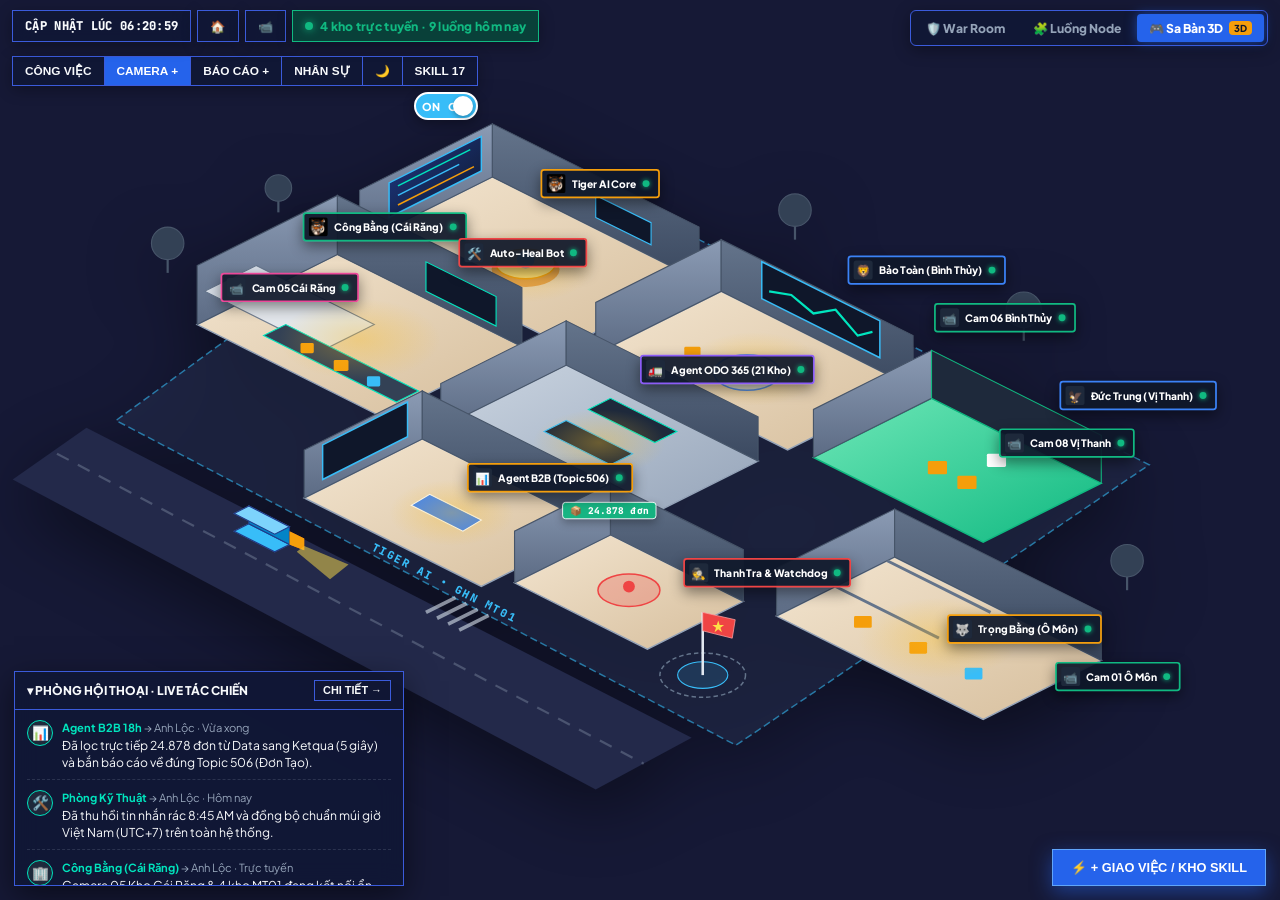
==== static/sa_ban.html @ 963de082 "feat(saban): upgrade to True 3D Isometric Studio Campus with Day/Night, animated GHN trucks, Skill/C" ====
<!DOCTYPE html>
<html lang="vi">
<head>
  <meta charset="UTF-8">
  <meta name="viewport" content="width=device-width, initial-scale=1.0, maximum-scale=1.0, user-scalable=no, viewport-fit=cover">
  <title>TIGER AI • SA BÀN SỐ HÓA KHO VẬN 3D (ISOMETRIC STUDIO MT01)</title>
  <link rel="icon" type="image/jpeg" href="/static/img/tiger_avatar.jpg">
  <link href="https://fonts.googleapis.com/css2?family=Plus+Jakarta+Sans:wght@400;500;600;700;800&family=JetBrains+Mono:wght@500;600;700;800&display=swap" rel="stylesheet">
  <style>
    :root {
      --bg-sky: #161936;
      --bg-ground: #1c2242;
      --road-color: #23294a;
      --road-line: rgba(148, 163, 184, 0.35);
      --hud-bg: rgba(17, 23, 54, 0.92);
      --hud-border: #3b5bdb;
      --hud-text: #f8fafc;
      --accent: #00e5be;
      --amber: #f59e0b;
      --green: #10b981;
      --danger: #ef4444;
    }

    body.day-mode {
      --bg-sky: #dceefb;
      --bg-ground: #e6f2e8;
      --road-color: #cbd5e1;
      --road-line: #ffffff;
      --hud-bg: rgba(255, 255, 255, 0.95);
      --hud-border: #2563eb;
      --hud-text: #0f172a;
    }

    * { box-sizing: border-box; margin: 0; padding: 0; user-select: none; }
    body {
      background: var(--bg-sky);
      color: var(--hud-text);
      font-family: 'Plus Jakarta Sans', sans-serif;
      width: 100vw;
      height: 100vh;
      overflow: hidden;
      position: relative;
      transition: background 0.4s ease;
    }

    /* ================= TOP HUD BAR (SHO NGUYEN STUDIO STYLE) ================= */
    .studio-hud-top {
      position: fixed;
      top: 10px;
      left: 12px;
      right: 12px;
      z-index: 200;
      display: flex;
      justify-content: space-between;
      align-items: flex-start;
      pointer-events: none;
      gap: 10px;
      flex-wrap: wrap;
    }

    .hud-left, .hud-center, .hud-right {
      display: flex;
      align-items: center;
      gap: 6px;
      pointer-events: auto;
      flex-wrap: wrap;
    }

    .hud-box {
      background: var(--hud-bg);
      border: 1.5px solid var(--hud-border);
      color: var(--hud-text);
      padding: 7px 12px;
      font-size: 0.76rem;
      font-weight: 800;
      letter-spacing: 0.3px;
      display: inline-flex;
      align-items: center;
      gap: 7px;
      box-shadow: 0 4px 15px rgba(0, 0, 0, 0.3);
      backdrop-filter: blur(10px);
      cursor: pointer;
      transition: all 0.2s ease;
      text-decoration: none;
    }
    .hud-box:hover {
      transform: translateY(-1px);
      border-color: var(--accent);
    }
    .hud-box.time-box {
      font-family: 'JetBrains Mono', monospace;
      cursor: default;
    }
    .hud-box.online-box {
      border-color: #10b981;
      color: #10b981;
      background: rgba(6, 78, 59, 0.75);
    }
    body.day-mode .hud-box.online-box {
      background: #ecfdf5;
      color: #047857;
    }
    .online-dot {
      width: 8px;
      height: 8px;
      border-radius: 50%;
      background: #10b981;
      box-shadow: 0 0 8px #10b981;
      animation: pulseDot 1.5s infinite;
    }
    @keyframes pulseDot {
      0%, 100% { transform: scale(1); opacity: 1; }
      50% { transform: scale(1.35); opacity: 0.65; }
    }

    /* UNIFIED 3-MODE SWITCHER */
    .tiger-nav-switcher {
      display: inline-flex;
      align-items: center;
      background: var(--hud-bg);
      border: 1.5px solid var(--hud-border);
      border-radius: 6px;
      padding: 3px;
      gap: 4px;
      box-shadow: 0 4px 16px rgba(0,0,0,0.35);
    }
    .t-nav-item {
      display: inline-flex;
      align-items: center;
      gap: 6px;
      padding: 6px 12px;
      border-radius: 4px;
      font-size: 0.76rem;
      font-weight: 800;
      color: #94a3b8;
      text-decoration: none;
      transition: all 0.2s ease;
    }
    body.day-mode .t-nav-item { color: #475569; }
    .t-nav-item:hover {
      color: var(--hud-text);
      background: rgba(59, 91, 219, 0.15);
    }
    .t-nav-item.active {
      background: #2563eb;
      color: #ffffff;
      box-shadow: 0 0 12px rgba(37, 99, 235, 0.6);
    }
    .t-nav-badge {
      font-size: 0.6rem;
      padding: 1px 5px;
      border-radius: 4px;
      font-weight: 800;
      background: #f59e0b;
      color: #0f172a;
    }

    /* RIGHT MENU STRIP (CÔNG VIỆC | CAMERA + | BÁO CÁO + | NHÂN SỰ | SKILL) */
    .hud-menu-strip {
      display: inline-flex;
      background: var(--hud-bg);
      border: 1.5px solid var(--hud-border);
      box-shadow: 0 4px 15px rgba(0, 0, 0, 0.3);
    }
    .hud-menu-btn {
      padding: 7px 12px;
      font-size: 0.74rem;
      font-weight: 800;
      color: var(--hud-text);
      border: none;
      border-right: 1px solid var(--hud-border);
      background: transparent;
      cursor: pointer;
      transition: background 0.2s;
      text-transform: uppercase;
    }
    .hud-menu-btn:last-child { border-right: none; }
    .hud-menu-btn:hover { background: rgba(59, 91, 219, 0.25); }
    .hud-menu-btn.highlight {
      background: #2563eb;
      color: #ffffff;
    }

    /* DAY/NIGHT PILL SWITCH UNDER RIGHT MENU */
    .light-switch-wrap {
      display: flex;
      flex-direction: column;
      align-items: flex-end;
      gap: 6px;
    }
    .pill-switch {
      width: 64px;
      height: 28px;
      background: #38bdf8;
      border-radius: 20px;
      border: 2px solid #ffffff;
      display: flex;
      align-items: center;
      justify-content: space-between;
      padding: 0 6px;
      cursor: pointer;
      position: relative;
      box-shadow: 0 4px 12px rgba(0,0,0,0.3);
      font-size: 0.68rem;
      font-weight: 900;
      color: #ffffff;
    }
    body.day-mode .pill-switch {
      background: #2563eb;
    }
    .pill-knob {
      width: 20px;
      height: 20px;
      background: #ffffff;
      border-radius: 50%;
      position: absolute;
      right: 3px;
      transition: all 0.25s ease;
      box-shadow: 0 2px 5px rgba(0,0,0,0.3);
    }
    body.day-mode .pill-knob {
      right: 37px;
    }

    /* ================= 3D ISOMETRIC CAMPUS VIEWPORT ================= */
    .iso-viewport {
      width: 100vw;
      height: 100vh;
      overflow: hidden;
      position: relative;
      cursor: grab;
      display: flex;
      align-items: center;
      justify-content: center;
    }
    .iso-viewport:active { cursor: grabbing; }

    .iso-scene-wrapper {
      position: relative;
      width: 1500px;
      height: 920px;
      transform-origin: center center;
      transition: transform 0.08s ease-out;
    }

    .iso-svg {
      width: 100%;
      height: 100%;
      overflow: visible;
      filter: drop-shadow(0 25px 40px rgba(0, 0, 0, 0.45));
    }
    body.day-mode .iso-svg {
      filter: drop-shadow(0 20px 30px rgba(15, 23, 42, 0.15));
    }

    /* SVG ROOM HOVER EFFECTS */
    .iso-room-group {
      cursor: pointer;
      transition: filter 0.25s ease, transform 0.25s ease;
    }
    .iso-room-group:hover {
      filter: brightness(1.18) drop-shadow(0 0 16px rgba(0, 229, 190, 0.55));
    }

    /* FLOATING AGENT NAME TAGS OVER 3D ROOMS (EXACT SHO NGUYEN STUDIO STYLE) */
    .agent-tag {
      position: absolute;
      display: inline-flex;
      align-items: center;
      gap: 7px;
      background: rgba(15, 23, 42, 0.92);
      border: 2px solid #10b981;
      padding: 4px 10px 4px 5px;
      border-radius: 4px;
      color: #ffffff;
      font-size: 0.74rem;
      font-weight: 800;
      box-shadow: 0 6px 16px rgba(0,0,0,0.45);
      cursor: pointer;
      z-index: 50;
      transition: all 0.2s cubic-bezier(0.4, 0, 0.2, 1);
      white-space: nowrap;
    }
    body.day-mode .agent-tag {
      background: rgba(255, 255, 255, 0.96);
      color: #0f172a;
      box-shadow: 0 6px 16px rgba(15, 23, 42, 0.18);
    }
    .agent-tag:hover {
      transform: translateY(-4px) scale(1.06);
      z-index: 80;
      box-shadow: 0 10px 24px rgba(0, 229, 190, 0.5);
    }
    .agent-tag.amber { border-color: #f59e0b; }
    .agent-tag.blue { border-color: #3b82f6; }
    .agent-tag.pink { border-color: #ec4899; }
    .agent-tag.purple { border-color: #8b5cf6; }
    .agent-tag.red { border-color: #ef4444; }

    .agent-tag-avatar {
      width: 22px;
      height: 22px;
      border-radius: 3px;
      background: #1e293b;
      display: inline-flex;
      align-items: center;
      justify-content: center;
      font-size: 0.85rem;
      overflow: hidden;
    }
    .agent-tag-avatar img {
      width: 100%;
      height: 100%;
      object-fit: cover;
    }
    .agent-tag-dot {
      width: 8px;
      height: 8px;
      border-radius: 50%;
      background: #10b981;
      box-shadow: 0 0 6px #10b981;
    }

    /* ROOM COUNTER PILL (e.g. [📦 24.8k]) */
    .room-stat-pill {
      position: absolute;
      background: rgba(16, 185, 129, 0.92);
      color: #ffffff;
      border: 1.5px solid #ffffff;
      padding: 2px 8px;
      border-radius: 4px;
      font-size: 0.68rem;
      font-weight: 800;
      font-family: 'JetBrains Mono', monospace;
      z-index: 45;
      pointer-events: none;
      box-shadow: 0 4px 10px rgba(0,0,0,0.3);
    }

    /* ANIMATED GHN TRUCKS ON THE HIGHWAY */
    @keyframes driveRight {
      0% { transform: translate(-220px, -110px); opacity: 0; }
      8% { opacity: 1; }
      92% { opacity: 1; }
      100% { transform: translate(620px, 310px); opacity: 0; }
    }
    @keyframes driveLeft {
      0% { transform: translate(620px, 310px); opacity: 0; }
      8% { opacity: 1; }
      92% { opacity: 1; }
      100% { transform: translate(-220px, -110px); opacity: 0; }
    }
    .truck-anim-1 { animation: driveRight 18s linear infinite; }
    .truck-anim-2 { animation: driveRight 18s linear infinite 9s; }
    .truck-anim-3 { animation: driveLeft 22s linear infinite 4s; }

    /* NIGHT HEADLIGHTS */
    .night-light-beam {
      opacity: 0.65;
      transition: opacity 0.4s;
    }
    body.day-mode .night-light-beam {
      opacity: 0;
    }

    /* ================= BOTTOM-LEFT CHAT BOX (PHÒNG HỘI THOẠI) ================= */
    .studio-chat-panel {
      position: fixed;
      bottom: 14px;
      left: 14px;
      width: 390px;
      max-width: calc(100vw - 28px);
      background: var(--hud-bg);
      border: 1.5px solid var(--hud-border);
      box-shadow: 0 10px 30px rgba(0, 0, 0, 0.5);
      z-index: 190;
      backdrop-filter: blur(12px);
      transition: all 0.3s ease;
    }
    .chat-header {
      display: flex;
      justify-content: space-between;
      align-items: center;
      padding: 8px 12px;
      border-bottom: 1px solid var(--hud-border);
      font-size: 0.75rem;
      font-weight: 800;
      cursor: pointer;
    }
    .chat-header-btn {
      background: transparent;
      border: 1px solid var(--hud-border);
      color: var(--hud-text);
      padding: 3px 8px;
      font-size: 0.68rem;
      font-weight: 800;
      cursor: pointer;
    }
    .chat-body {
      max-height: 175px;
      overflow-y: auto;
      padding: 10px 12px;
      display: flex;
      flex-direction: column;
      gap: 10px;
    }
    .chat-body.collapsed {
      display: none;
    }
    .chat-item {
      display: flex;
      gap: 9px;
      font-size: 0.76rem;
      line-height: 1.38;
      border-bottom: 1px dashed rgba(148, 163, 184, 0.2);
      padding-bottom: 8px;
    }
    .chat-item:last-child { border-bottom: none; padding-bottom: 0; }
    .chat-item-avatar {
      width: 26px;
      height: 26px;
      border-radius: 50%;
      background: #1e293b;
      border: 1.5px solid var(--accent);
      display: flex;
      align-items: center;
      justify-content: center;
      flex-shrink: 0;
      font-size: 0.85rem;
    }
    .chat-meta {
      font-size: 0.7rem;
      color: #94a3b8;
      margin-bottom: 2px;
    }
    body.day-mode .chat-meta { color: #64748b; }
    .chat-meta b { color: var(--accent); }
    body.day-mode .chat-meta b { color: #2563eb; }

    /* ================= BOTTOM-RIGHT ACTION BUTTON (+ TẠO VIỆC) ================= */
    .studio-fab-right {
      position: fixed;
      bottom: 14px;
      right: 14px;
      z-index: 190;
      display: flex;
      gap: 8px;
    }
    .btn-create-task {
      background: #2563eb;
      color: #ffffff;
      border: 1.5px solid #60a5fa;
      padding: 10px 18px;
      font-size: 0.8rem;
      font-weight: 800;
      cursor: pointer;
      box-shadow: 0 6px 20px rgba(37, 99, 235, 0.5);
      transition: all 0.2s;
    }
    .btn-create-task:hover {
      background: #1d4ed8;
      transform: translateY(-2px);
    }

    /* ================= MODAL: ROOM / HUB LIVE INSPECTOR ================= */
    .modal-backdrop {
      position: fixed;
      inset: 0;
      background: rgba(5, 10, 25, 0.78);
      backdrop-filter: blur(8px);
      z-index: 500;
      display: none;
      align-items: center;
      justify-content: center;
      padding: 16px;
    }
    .modal-backdrop.open { display: flex; }

    .modal-card {
      background: #0f172a;
      border: 2px solid #3b82f6;
      border-radius: 12px;
      width: 100%;
      max-width: 780px;
      max-height: 90vh;
      overflow-y: auto;
      color: #f8fafc;
      box-shadow: 0 25px 60px rgba(0, 0, 0, 0.75);
      animation: popIn 0.22s ease-out;
    }
    @keyframes popIn {
      from { transform: scale(0.94); opacity: 0; }
      to { transform: scale(1); opacity: 1; }
    }
    .modal-header {
      display: flex;
      justify-content: space-between;
      align-items: center;
      padding: 16px 20px;
      border-bottom: 1px solid rgba(59, 130, 246, 0.3);
      background: rgba(30, 41, 59, 0.7);
    }
    .modal-title {
      font-size: 1.05rem;
      font-weight: 800;
      color: #38bdf8;
      display: flex;
      align-items: center;
      gap: 8px;
    }
    .modal-close {
      background: rgba(239, 68, 68, 0.2);
      border: 1px solid #ef4444;
      color: #fca5a5;
      width: 32px;
      height: 32px;
      border-radius: 6px;
      font-weight: 800;
      cursor: pointer;
    }
    .modal-body {
      padding: 20px;
      display: flex;
      flex-direction: column;
      gap: 16px;
    }
    .cam-preview-box {
      position: relative;
      width: 100%;
      height: 300px;
      background: #020617;
      border: 1px solid rgba(56, 189, 248, 0.35);
      border-radius: 8px;
      overflow: hidden;
      display: flex;
      align-items: center;
      justify-content: center;
    }
    .cam-preview-box img {
      width: 100%;
      height: 100%;
      object-fit: cover;
    }
    .cam-overlay-badge {
      position: absolute;
      top: 10px;
      left: 10px;
      background: rgba(220, 38, 38, 0.88);
      color: #fff;
      padding: 4px 10px;
      border-radius: 4px;
      font-size: 0.72rem;
      font-weight: 800;
      font-family: 'JetBrains Mono', monospace;
    }
    .kpi-mini-grid {
      display: grid;
      grid-template-columns: repeat(auto-fit, minmax(150px, 1fr));
      gap: 10px;
    }
    .kpi-mini-box {
      background: rgba(30, 41, 59, 0.75);
      border: 1px solid rgba(148, 163, 184, 0.2);
      border-radius: 8px;
      padding: 12px;
    }
    .kpi-mini-label { font-size: 0.72rem; color: #94a3b8; margin-bottom: 4px; }
    .kpi-mini-val { font-size: 1.1rem; font-weight: 800; color: #00e5be; font-family: 'JetBrains Mono', monospace; }

    .modal-actions {
      display: flex;
      flex-wrap: wrap;
      gap: 10px;
      padding-top: 8px;
      border-top: 1px solid rgba(148, 163, 184, 0.15);
    }
    .m-btn {
      padding: 10px 16px;
      border-radius: 6px;
      font-size: 0.8rem;
      font-weight: 800;
      cursor: pointer;
      border: none;
      text-decoration: none;
      display: inline-flex;
      align-items: center;
      gap: 6px;
    }
    .m-btn.primary { background: #00e5be; color: #070d12; }
    .m-btn.blue { background: #2563eb; color: #ffffff; }
    .m-btn.amber { background: #f59e0b; color: #070d12; }

    /* ================= SKILL & CONNECTOR FULL OVERLAY (IMAGE 1 STYLE) ================= */
    .skill-drawer {
      position: fixed;
      inset: 0;
      background: #f8fafc;
      background-image:
        linear-gradient(to right, rgba(203, 213, 225, 0.4) 1px, transparent 1px),
        linear-gradient(to bottom, rgba(203, 213, 225, 0.4) 1px, transparent 1px);
      background-size: 24px 24px;
      color: #0f172a;
      z-index: 600;
      display: none;
      flex-direction: column;
      overflow-y: auto;
      padding: 28px 40px;
    }
    .skill-drawer.open { display: flex; }
    .skill-top-bar {
      display: flex;
      justify-content: space-between;
      align-items: flex-start;
      margin-bottom: 20px;
    }
    .skill-subtitle {
      font-size: 0.75rem;
      font-weight: 700;
      color: #64748b;
      letter-spacing: 1px;
      text-transform: uppercase;
      margin-bottom: 4px;
    }
    .skill-main-title {
      font-size: 1.85rem;
      font-weight: 900;
      color: #1e3a8a;
    }
    .btn-back-studio {
      background: #ffffff;
      border: 2px solid #1e3a8a;
      color: #1e3a8a;
      padding: 8px 16px;
      font-size: 0.8rem;
      font-weight: 800;
      cursor: pointer;
    }
    .btn-back-studio:hover { background: #1e3a8a; color: #ffffff; }

    .skill-tabs {
      display: inline-flex;
      border: 2px solid #1e3a8a;
      background: #ffffff;
      margin-bottom: 14px;
      width: fit-content;
    }
    .skill-tab {
      padding: 8px 18px;
      font-size: 0.8rem;
      font-weight: 800;
      color: #1e3a8a;
      background: #ffffff;
      border: none;
      cursor: pointer;
    }
    .skill-tab.active {
      background: #1e3a8a;
      color: #ffffff;
    }

    .agent-filter-row {
      display: flex;
      flex-wrap: wrap;
      gap: 8px;
      margin-bottom: 16px;
    }
    .agent-filter-chip {
      display: inline-flex;
      align-items: center;
      gap: 6px;
      background: #ffffff;
      border: 1.5px solid #94a3b8;
      padding: 5px 12px;
      font-size: 0.78rem;
      font-weight: 700;
      color: #1e293b;
      cursor: pointer;
    }
    .agent-filter-chip.active {
      background: #1e3a8a;
      color: #ffffff;
      border-color: #1e3a8a;
    }

    .skill-table {
      background: #ffffff;
      border: 2px solid #1e3a8a;
      width: 100%;
      border-collapse: collapse;
      box-shadow: 0 10px 25px rgba(15, 23, 42, 0.06);
    }
    .skill-table tr {
      border-bottom: 1px solid #e2e8f0;
      transition: background 0.15s;
    }
    .skill-table tr:hover { background: #f1f5f9; }
    .skill-table td {
      padding: 12px 16px;
      font-size: 0.85rem;
      font-weight: 700;
    }
    .skill-badge-type {
      display: inline-block;
      padding: 2px 8px;
      font-size: 0.7rem;
      border: 1px solid #94a3b8;
      border-radius: 4px;
      color: #475569;
      background: #f8fafc;
      margin-left: 6px;
    }
    .skill-status-ok {
      color: #16a34a;
      font-weight: 800;
    }

    @media (max-width: 768px) {
      .studio-chat-panel { width: 300px; }
      .skill-drawer { padding: 16px; }
    }
  </style>
</head>
<body>

  <!-- ================= TOP STUDIO HUD BAR ================= -->
  <header class="studio-hud-top">
    <div class="hud-left">
      <div class="hud-box time-box" id="hudClock">CẬP NHẬT LÚC --:--:--</div>
      <div class="hud-box" onclick="resetViewport()" title="Về góc nhìn trung tâm">🏠</div>
      <div class="hud-box" onclick="openRoomModal('cairang')" title="Xem nhanh Camera Kho">📹</div>
      <div class="hud-box online-box">
        <span class="online-dot"></span>
        <span>4 kho trực tuyến · 9 luồng hôm nay</span>
      </div>
    </div>

    <!-- UNIFIED 3-MODE SWITCHER -->
    <div class="hud-center">
      <nav class="tiger-nav-switcher">
        <a href="/war-room" class="t-nav-item" title="Giám sát tiến trình & điều phối phòng ban">
          <span>🛡️ War Room</span>
        </a>
        <a href="/" class="t-nav-item" title="Sơ đồ luồng Node tự động hóa">
          <span>🧩 Luồng Node</span>
        </a>
        <a href="/sa-ban" class="t-nav-item active" title="Sa bàn 3D Isometric Kho Vận">
          <span>🎮 Sa Bàn 3D</span>
          <span class="t-nav-badge">3D</span>
        </a>
      </nav>
    </div>

    <!-- RIGHT ACTION MENU & DAY/NIGHT SWITCH -->
    <div class="light-switch-wrap">
      <div class="hud-menu-strip">
        <button class="hud-menu-btn" onclick="window.location.href='/war-room'">CÔNG VIỆC</button>
        <button class="hud-menu-btn highlight" onclick="openRoomModal('cairang')">CAMERA +</button>
        <button class="hud-menu-btn" onclick="openRoomModal('b2b')">BÁO CÁO +</button>
        <button class="hud-menu-btn" onclick="openRoomModal('kythuat')">NHÂN SỰ</button>
        <button class="hud-menu-btn" onclick="toggleDayNight()" id="themeIconBtn">🌙</button>
        <button class="hud-menu-btn" onclick="openSkillDrawer()">SKILL 17</button>
      </div>
      <div class="pill-switch" onclick="toggleDayNight()" title="Bật/Tắt đèn Sa Bàn ( Chế độ Ngày / Đêm )">
        <span>ON</span>
        <span>OFF</span>
        <div class="pill-knob"></div>
      </div>
    </div>
  </header>

  <!-- ================= 3D ISOMETRIC CAMPUS VIEWPORT ================= -->
  <main class="iso-viewport" id="isoViewport">
    <div class="iso-scene-wrapper" id="isoScene">

      <!-- FLOATING AGENT NAME TAGS (CLICKABLE) -->
      <div class="agent-tag" style="left: 250px; top: 185px;" onclick="openRoomModal('cairang')">
        <span class="agent-tag-avatar"><img src="/static/img/tiger_avatar.jpg" alt=""></span>
        <span>Công Bằng (Cái Răng)</span>
        <span class="agent-tag-dot"></span>
      </div>
      <div class="agent-tag pink" style="left: 155px; top: 255px;" onclick="openRoomModal('cairang')">
        <span class="agent-tag-avatar">📹</span>
        <span>Cam 05 Cái Răng</span>
        <span class="agent-tag-dot"></span>
      </div>

      <div class="agent-tag amber" style="left: 525px; top: 135px;" onclick="openRoomModal('kythuat')">
        <span class="agent-tag-avatar"><img src="/static/img/tiger_avatar.jpg" alt=""></span>
        <span>Tiger AI Core</span>
        <span class="agent-tag-dot"></span>
      </div>
      <div class="agent-tag red" style="left: 430px; top: 215px;" onclick="openRoomModal('kythuat')">
        <span class="agent-tag-avatar">🛠️</span>
        <span>Auto-Heal Bot</span>
        <span class="agent-tag-dot"></span>
      </div>

      <div class="agent-tag blue" style="left: 880px; top: 235px;" onclick="openRoomModal('binhthuy')">
        <span class="agent-tag-avatar">🦁</span>
        <span>Bảo Toàn (Bình Thủy)</span>
        <span class="agent-tag-dot"></span>
      </div>
      <div class="agent-tag" style="left: 980px; top: 290px;" onclick="openRoomModal('binhthuy')">
        <span class="agent-tag-avatar">📹</span>
        <span>Cam 06 Bình Thủy</span>
        <span class="agent-tag-dot"></span>
      </div>

      <div class="agent-tag purple" style="left: 640px; top: 350px;" onclick="openRoomModal('odo365')">
        <span class="agent-tag-avatar">🚛</span>
        <span>Agent ODO 365 (21 Kho)</span>
        <span class="agent-tag-dot"></span>
      </div>

      <div class="agent-tag blue" style="left: 1125px; top: 380px;" onclick="openRoomModal('vithanh')">
        <span class="agent-tag-avatar">🦅</span>
        <span>Đức Trung (Vị Thanh)</span>
        <span class="agent-tag-dot"></span>
      </div>
      <div class="agent-tag" style="left: 1055px; top: 435px;" onclick="openRoomModal('vithanh')">
        <span class="agent-tag-avatar">📹</span>
        <span>Cam 08 Vị Thanh</span>
        <span class="agent-tag-dot"></span>
      </div>

      <div class="agent-tag amber" style="left: 440px; top: 475px;" onclick="openRoomModal('b2b')">
        <span class="agent-tag-avatar">📊</span>
        <span>Agent B2B (Topic 506)</span>
        <span class="agent-tag-dot"></span>
      </div>
      <div class="room-stat-pill" style="left: 550px; top: 520px;">📦 24.878 đơn</div>

      <div class="agent-tag red" style="left: 690px; top: 585px;" onclick="openRoomModal('thanhtra')">
        <span class="agent-tag-avatar">🕵️</span>
        <span>Thanh Tra & Watchdog</span>
        <span class="agent-tag-dot"></span>
      </div>

      <div class="agent-tag amber" style="left: 995px; top: 650px;" onclick="openRoomModal('omon')">
        <span class="agent-tag-avatar">🐺</span>
        <span>Trọng Bằng (Ô Môn)</span>
        <span class="agent-tag-dot"></span>
      </div>
      <div class="agent-tag" style="left: 1120px; top: 705px;" onclick="openRoomModal('omon')">
        <span class="agent-tag-avatar">📹</span>
        <span>Cam 01 Ô Môn</span>
        <span class="agent-tag-dot"></span>
      </div>

      <!-- TRUE ISOMETRIC 3D ARCHITECTURAL SVG CAMPUS -->
      <svg class="iso-svg" viewBox="0 0 1500 920" xmlns="http://www.w3.org/2000/svg">
        <defs>
          <linearGradient id="wallLeft" x1="0" y1="0" x2="0" y2="1">
            <stop offset="0%" stop-color="#8b9bb4"/>
            <stop offset="100%" stop-color="#5c6b84"/>
          </linearGradient>
          <linearGradient id="wallRight" x1="0" y1="0" x2="0" y2="1">
            <stop offset="0%" stop-color="#64748b"/>
            <stop offset="100%" stop-color="#3b4960"/>
          </linearGradient>
          <linearGradient id="floorWarm" x1="0" y1="0" x2="1" y2="1">
            <stop offset="0%" stop-color="#f3e5d0"/>
            <stop offset="100%" stop-color="#d6be9c"/>
          </linearGradient>
          <linearGradient id="floorTech" x1="0" y1="0" x2="1" y2="1">
            <stop offset="0%" stop-color="#cbd5e1"/>
            <stop offset="100%" stop-color="#94a3b8"/>
          </linearGradient>
          <linearGradient id="floorGreen" x1="0" y1="0" x2="1" y2="1">
            <stop offset="0%" stop-color="#6ee7b7"/>
            <stop offset="100%" stop-color="#10b981"/>
          </linearGradient>
          <linearGradient id="screenGlow" x1="0" y1="0" x2="1" y2="1">
            <stop offset="0%" stop-color="#1e3a8a"/>
            <stop offset="100%" stop-color="#0f172a"/>
          </linearGradient>
          <radialGradient id="roomLampGlow" cx="50%" cy="50%" r="50%">
            <stop offset="0%" stop-color="rgba(251, 191, 36, 0.35)"/>
            <stop offset="100%" stop-color="rgba(251, 191, 36, 0)"/>
          </radialGradient>
        </defs>

        <!-- CAMPUS OUTER GROUND & FENCE -->
        <polygon points="560,40 1440,480 880,860 40,420" fill="#232c4b" opacity="0.6" stroke="#38bdf8" stroke-width="2" stroke-dasharray="10,5"/>

        <!-- ================= FRONT 2-LANE HIGHWAY & SIDEWALK ================= -->
        <polygon points="0,430 820,850 690,920 -100,500" fill="var(--road-color)"/>
        <line x1="-40" y1="465" x2="755" y2="885" stroke="var(--road-line)" stroke-width="3" stroke-dasharray="18,14"/>
        <!-- Crosswalk in front of main gate -->
        <g stroke="#cbd5e1" stroke-width="5" opacity="0.65">
          <line x1="460" y1="680" x2="500" y2="660"/>
          <line x1="475" y1="688" x2="515" y2="668"/>
          <line x1="490" y1="696" x2="530" y2="676"/>
          <line x1="505" y1="704" x2="545" y2="684"/>
        </g>

        <!-- CAMPUS SIGN ON SIDEWALK: TIGER AI • GHN MT01 -->
        <g transform="translate(385, 595) rotate(27)">
          <text x="0" y="0" fill="#38bdf8" font-size="15" font-weight="900" letter-spacing="2" font-family="JetBrains Mono">TIGER AI • GHN MT01</text>
        </g>

        <!-- ================= ROOM 2 (TOP CENTER): PHÒNG KỸ THUẬT & TIGER AI CORE ================= -->
        <g class="iso-room-group" onclick="openRoomModal('kythuat')">
          <!-- Floor -->
          <polygon points="550,90 830,230 650,320 370,180" fill="url(#floorWarm)" stroke="#94a3b8" stroke-width="2"/>
          <!-- Left Back Wall (with Giant Command Screen) -->
          <polygon points="370,180 550,90 550,18 370,108" fill="url(#wallLeft)" stroke="#475569" stroke-width="1.5"/>
          <!-- Right Back Wall (with Digital Clock 10:30) -->
          <polygon points="550,90 830,230 830,158 550,18" fill="url(#wallRight)" stroke="#475569" stroke-width="1.5"/>
          <!-- Giant Command Board on Left Back Wall -->
          <polygon points="410,145 535,82 535,35 410,98" fill="url(#screenGlow)" stroke="#38bdf8" stroke-width="2"/>
          <line x1="422" y1="102" x2="520" y2="53" stroke="#00e5be" stroke-width="2"/>
          <line x1="422" y1="115" x2="505" y2="73" stroke="#38bdf8" stroke-width="2"/>
          <line x1="422" y1="128" x2="525" y2="76" stroke="#f59e0b" stroke-width="2"/>
          <!-- Wall Clock Display on Right Wall -->
          <polygon points="690,145 765,182 765,152 690,115" fill="#0f172a" stroke="#38bdf8" stroke-width="1.5"/>
          <text x="702" y="155" fill="#38bdf8" font-size="13" font-weight="800" font-family="JetBrains Mono" transform="skewY(26)">24/7 AI</text>
          <!-- Center Hologram Round Table -->
          <ellipse cx="595" cy="215" rx="46" ry="24" fill="#d97706" opacity="0.6"/>
          <ellipse cx="595" cy="208" rx="40" ry="20" fill="#fde68a" stroke="#f59e0b" stroke-width="2"/>
          <circle cx="595" cy="202" r="12" fill="#38bdf8" opacity="0.85"/>
          <ellipse cx="595" cy="210" rx="95" ry="50" fill="url(#roomLampGlow)"/>
        </g>

        <!-- ================= ROOM 1 (TOP LEFT): KHO CÁI RĂNG (HUB 21088000) ================= -->
        <g class="iso-room-group" onclick="openRoomModal('cairang')">
          <!-- Floor -->
          <polygon points="340,195 590,320 400,415 150,290" fill="url(#floorWarm)" stroke="#94a3b8" stroke-width="2"/>
          <!-- Back Left Wall -->
          <polygon points="150,290 340,195 340,115 150,210" fill="url(#wallLeft)" stroke="#475569" stroke-width="1.5"/>
          <!-- Back Right Wall -->
          <polygon points="340,195 590,320 590,240 340,115" fill="url(#wallRight)" stroke="#475569" stroke-width="1.5"/>
          <!-- Mezzanine / Upper Loft (2nd Floor like Shif/Amber room in reference) -->
          <polygon points="230,210 390,290 320,325 160,245" fill="#e2e8f0" opacity="0.9" stroke="#64748b" stroke-width="1.5"/>
          <!-- Conveyor Belt & Heavy Parcels -->
          <polygon points="240,305 420,395 450,380 270,290" fill="#334155" stroke="#00e5be" stroke-width="1.5"/>
          <rect x="290" y="315" width="18" height="14" fill="#f59e0b" rx="2"/>
          <rect x="335" y="338" width="20" height="15" fill="#f59e0b" rx="2"/>
          <rect x="380" y="360" width="18" height="14" fill="#38bdf8" rx="2"/>
          <!-- Wall KPI Screen -->
          <polygon points="460,245 555,292 555,252 460,205" fill="#0f172a" stroke="#00e5be" stroke-width="1.5"/>
          <ellipse cx="370" cy="310" rx="110" ry="55" fill="url(#roomLampGlow)"/>
        </g>

        <!-- ================= ROOM 3 (TOP RIGHT): KHO BÌNH THỦY (HUB 21985000) ================= -->
        <g class="iso-room-group" onclick="openRoomModal('binhthuy')">
          <!-- Floor -->
          <polygon points="860,245 1120,375 950,460 690,330" fill="url(#floorWarm)" stroke="#94a3b8" stroke-width="2"/>
          <!-- Left Wall -->
          <polygon points="690,330 860,245 860,175 690,260" fill="url(#wallLeft)" stroke="#475569" stroke-width="1.5"/>
          <!-- Right Wall with Big Wave Chart Screen -->
          <polygon points="860,245 1120,375 1120,305 860,175" fill="url(#wallRight)" stroke="#475569" stroke-width="1.5"/>
          <polygon points="915,255 1075,335 1075,285 915,205" fill="#0f172a" stroke="#38bdf8" stroke-width="2"/>
          <polyline points="925,245 955,250 985,275 1015,270 1045,305 1065,300" fill="none" stroke="#00e5be" stroke-width="3"/>
          <!-- Round Desks & Parcels -->
          <ellipse cx="895" cy="355" rx="45" ry="24" fill="#cbd5e1" stroke="#3b82f6" stroke-width="2"/>
          <rect x="810" y="320" width="22" height="16" fill="#f59e0b" rx="2"/>
          <ellipse cx="905" cy="350" rx="95" ry="50" fill="url(#roomLampGlow)"/>
        </g>

        <!-- ================= ROOM 4 (CENTER): TRẠM ĐỐI SOÁT XE TẢI ODO 365 (21 KHO) ================= -->
        <g class="iso-room-group" onclick="openRoomModal('odo365')">
          <polygon points="650,345 910,475 740,560 480,430" fill="url(#floorTech)" stroke="#94a3b8" stroke-width="2"/>
          <polygon points="480,430 650,345 650,285 480,370" fill="url(#wallLeft)" stroke="#475569" stroke-width="1.5"/>
          <polygon points="650,345 910,475 910,415 650,285" fill="url(#wallRight)" stroke="#475569" stroke-width="1.5"/>
          <!-- Fleet Control Consoles -->
          <polygon points="620,435 710,480 740,465 650,420" fill="#1e293b" stroke="#38bdf8" stroke-width="1.5"/>
          <polygon points="680,405 770,450 800,435 710,390" fill="#1e293b" stroke="#00e5be" stroke-width="1.5"/>
          <ellipse cx="695" cy="450" rx="90" ry="45" fill="url(#roomLampGlow)"/>
        </g>

        <!-- ================= ROOM 5 (RIGHT MIDDLE - GREEN FLOOR): KHO VỊ THANH (HUB 22862000) ================= -->
        <g class="iso-room-group" onclick="openRoomModal('vithanh')">
          <polygon points="1145,390 1375,505 1215,585 985,470" fill="url(#floorGreen)" stroke="#10b981" stroke-width="2"/>
          <polygon points="985,470 1145,390 1145,325 985,405" fill="url(#wallLeft)" stroke="#475569" stroke-width="1.5"/>
          <polygon points="1145,390 1375,505 1375,440 1145,325" fill="#1e293b" stroke="#10b981" stroke-width="1.5"/>
          <!-- Sorting Pallets in Vi Thanh -->
          <rect x="1140" y="475" width="26" height="18" fill="#f59e0b" rx="2"/>
          <rect x="1180" y="495" width="26" height="18" fill="#f59e0b" rx="2"/>
          <rect x="1220" y="465" width="26" height="18" fill="#ffffff" rx="2"/>
        </g>

        <!-- ================= ROOM 6 (LOWER LEFT): PHÒNG DỮ LIỆU B2B & LOOKER STUDIO (18:00) ================= -->
        <g class="iso-room-group" onclick="openRoomModal('b2b')">
          <polygon points="455,445 695,565 535,645 295,525" fill="url(#floorWarm)" stroke="#94a3b8" stroke-width="2"/>
          <polygon points="295,525 455,445 455,380 295,460" fill="url(#wallLeft)" stroke="#475569" stroke-width="1.5"/>
          <polygon points="455,445 695,565 695,500 455,380" fill="url(#wallRight)" stroke="#475569" stroke-width="1.5"/>
          <!-- Looker Studio Wall Board -->
          <polygon points="320,500 435,442 435,395 320,453" fill="#0f172a" stroke="#38bdf8" stroke-width="2"/>
          <!-- B2B Data Workstation -->
          <polygon points="440,535 510,570 535,555 465,520" fill="#3b82f6" stroke="#ffffff" stroke-width="1.5"/>
          <ellipse cx="495" cy="545" rx="85" ry="45" fill="url(#roomLampGlow)"/>
        </g>

        <!-- ================= ROOM 7 (FRONT GATE): BAN THANH TRA & CANH ĐƠN VIP ================= -->
        <g class="iso-room-group" onclick="openRoomModal('thanhtra')">
          <polygon points="710,575 890,665 760,730 580,640" fill="url(#floorWarm)" stroke="#94a3b8" stroke-width="2"/>
          <polygon points="580,640 710,575 710,505 580,570" fill="url(#wallLeft)" stroke="#475569" stroke-width="1.5"/>
          <polygon points="710,575 890,665 890,595 710,505" fill="url(#wallRight)" stroke="#475569" stroke-width="1.5"/>
          <!-- Watchdog Radar Ring -->
          <ellipse cx="735" cy="650" rx="42" ry="22" fill="rgba(239, 68, 68, 0.25)" stroke="#ef4444" stroke-width="2"/>
          <circle cx="735" cy="645" r="8" fill="#ef4444"/>
        </g>

        <!-- ================= ROOM 8 (LOWER RIGHT): KHO Ô MÔN (HUB 22917000) ================= -->
        <g class="iso-room-group" onclick="openRoomModal('omon')">
          <polygon points="1095,605 1375,745 1215,825 935,685" fill="url(#floorWarm)" stroke="#94a3b8" stroke-width="2"/>
          <polygon points="935,685 1095,605 1095,540 935,620" fill="url(#wallLeft)" stroke="#475569" stroke-width="1.5"/>
          <polygon points="1095,605 1375,745 1375,680 1095,540" fill="url(#wallRight)" stroke="#475569" stroke-width="1.5"/>
          <!-- O Mon Sorting Bays (4 Cubicles like bottom-right of reference image) -->
          <line x1="1015" y1="645" x2="1155" y2="715" stroke="#64748b" stroke-width="4"/>
          <line x1="1085" y1="610" x2="1225" y2="680" stroke="#64748b" stroke-width="4"/>
          <rect x="1040" y="685" width="24" height="16" fill="#f59e0b" rx="2"/>
          <rect x="1115" y="720" width="24" height="16" fill="#f59e0b" rx="2"/>
          <rect x="1190" y="755" width="24" height="16" fill="#38bdf8" rx="2"/>
          <ellipse cx="1155" cy="715" rx="110" ry="55" fill="url(#roomLampGlow)"/>
        </g>

        <!-- ================= COURTYARD & VIETNAM FLAG 🇻🇳 (EXACT CENTER-BOTTOM POSITION) ================= -->
        <g transform="translate(835, 765)">
          <!-- Circular Courtyard Plaza -->
          <ellipse cx="0" cy="0" rx="58" ry="30" fill="none" stroke="#64748b" stroke-width="2" stroke-dasharray="6,4"/>
          <ellipse cx="0" cy="0" rx="34" ry="18" fill="rgba(56, 189, 248, 0.15)" stroke="#38bdf8" stroke-width="1.5"/>
          <!-- Flagpole -->
          <line x1="0" y1="0" x2="0" y2="-85" stroke="#e2e8f0" stroke-width="3.5"/>
          <!-- Red Flag with Yellow Star -->
          <polygon points="0,-85 44,-75 40,-50 0,-60" fill="#ef4444" stroke="#fca5a5" stroke-width="1"/>
          <polygon points="21,-74 23,-68 29,-68 24,-64 26,-58 21,-62 16,-58 18,-64 13,-68 19,-68" fill="#fde047"/>
        </g>

        <!-- ================= ANIMATED GHN TRUCKS ON THE ROAD ================= -->
        <!-- Truck 1 -->
        <g class="truck-anim-1" transform="translate(220, 560)">
          <polygon points="0,0 55,28 35,38 -20,10" fill="#f8fafc" stroke="#475569" stroke-width="1.5"/>
          <polygon points="0,-24 55,4 55,28 0,0" fill="#e2e8f0" stroke="#475569" stroke-width="1.5"/>
          <polygon points="-20,-14 35,14 55,4 0,-24" fill="#ffffff" stroke="#475569" stroke-width="1.5"/>
          <text x="5" y="5" fill="#f97316" font-size="10" font-weight="900" transform="skewY(26)">GHN</text>
          <!-- Truck Cabin -->
          <polygon points="55,10 75,20 75,36 55,28" fill="#f97316"/>
          <!-- Headlight Beam (Night Mode) -->
          <polygon class="night-light-beam" points="75,30 135,55 110,75 65,38" fill="rgba(253, 224, 71, 0.45)"/>
        </g>

        <!-- Truck 2 -->
        <g class="truck-anim-2" transform="translate(220, 560)">
          <polygon points="0,0 55,28 35,38 -20,10" fill="#38bdf8" stroke="#1e3a8a" stroke-width="1.5"/>
          <polygon points="0,-24 55,4 55,28 0,0" fill="#0284c7" stroke="#1e3a8a" stroke-width="1.5"/>
          <polygon points="-20,-14 35,14 55,4 0,-24" fill="#7dd3fc" stroke="#1e3a8a" stroke-width="1.5"/>
          <polygon points="55,10 75,20 75,36 55,28" fill="#f59e0b"/>
          <polygon class="night-light-beam" points="75,30 135,55 110,75 65,38" fill="rgba(253, 224, 71, 0.45)"/>
        </g>

        <!--Surrounding Isometric Trees -->
        <g fill="#334155" stroke="#475569" stroke-width="1.5">
          <circle cx="110" cy="180" r="22"/><line x1="110" y1="202" x2="110" y2="220" stroke-width="3"/>
          <circle cx="260" cy="105" r="18"/><line x1="260" y1="123" x2="260" y2="138" stroke-width="3"/>
          <circle cx="960" cy="135" r="22"/><line x1="960" y1="157" x2="960" y2="175" stroke-width="3"/>
          <circle cx="1270" cy="270" r="24"/><line x1="1270" y1="294" x2="1270" y2="312" stroke-width="3"/>
          <circle cx="1410" cy="610" r="22"/><line x1="1410" y1="632" x2="1410" y2="650" stroke-width="3"/>
        </g>
      </svg>

    </div>
  </main>

  <!-- ================= BOTTOM-LEFT LIVE CHAT PANEL (PHÒNG HỘI THOẠI) ================= -->
  <aside class="studio-chat-panel">
    <div class="chat-header" onclick="toggleChatPanel()">
      <span id="chatHeaderTitle">▾ PHÒNG HỘI THOẠI · LIVE TÁC CHIẾN</span>
      <button class="chat-header-btn" onclick="event.stopPropagation(); window.location.href='/war-room'">CHI TIẾT →</button>
    </div>
    <div class="chat-body" id="chatBodyList">
      <div class="chat-item">
        <div class="chat-item-avatar">📊</div>
        <div>
          <div class="chat-meta"><b>Agent B2B 18h</b> → Anh Lộc · Vừa xong</div>
          <div>Đã lọc trực tiếp 24.878 đơn từ Data sang Ketqua (5 giây) và bắn báo cáo về đúng Topic 506 (Đơn Tạo).</div>
        </div>
      </div>
      <div class="chat-item">
        <div class="chat-item-avatar">🛠️</div>
        <div>
          <div class="chat-meta"><b>Phòng Kỹ Thuật</b> → Anh Lộc · Hôm nay</div>
          <div>Đã thu hồi tin nhắn rác 8:45 AM và đồng bộ chuẩn múi giờ Việt Nam (UTC+7) trên toàn hệ thống.</div>
        </div>
      </div>
      <div class="chat-item">
        <div class="chat-item-avatar">🏢</div>
        <div>
          <div class="chat-meta"><b>Công Bằng (Cái Răng)</b> → Anh Lộc · Trực tuyến</div>
          <div>Camera 05 Kho Cái Răng & 4 kho MT01 đang kết nối ổn định. Bấm vào từng phòng trên Sa Bàn để soi trực tiếp!</div>
        </div>
      </div>
    </div>
  </aside>

  <!-- ================= BOTTOM-RIGHT ACTION BUTTON (+ TẠO VIỆC) ================= -->
  <div class="studio-fab-right">
    <button class="btn-create-task" onclick="openSkillDrawer()">⚡ + GIAO VIỆC / KHO SKILL</button>
  </div>

  <!-- ================= ROOM / HUB INSPECTOR MODAL ================= -->
  <div class="modal-backdrop" id="roomModal" onclick="if(event.target===this) closeRoomModal()">
    <div class="modal-card">
      <div class="modal-header">
        <div class="modal-title" id="mTitle">🏢 KHO CÁI RĂNG • TRUNG TÂM GIÁM SÁT</div>
        <button class="modal-close" onclick="closeRoomModal()">✕</button>
      </div>
      <div class="modal-body">
        <div class="cam-preview-box" id="mCamBox">
          <span class="cam-overlay-badge" id="mCamBadge">🔴 LIVE CAM • KHO CÁI RĂNG</span>
          <img id="mCamImg" src="/static/img/cam_samples/cr_cam05.jpg" alt="Camera Kho" onerror="this.src='/static/img/tiger_avatar.jpg'">
        </div>
        <div class="kpi-mini-grid" id="mKpiGrid">
          <div class="kpi-mini-box">
            <div class="kpi-mini-label">NVXL Phụ Trách</div>
            <div class="kpi-mini-val" id="mNvxl">Công Bằng</div>
          </div>
          <div class="kpi-mini-box">
            <div class="kpi-mini-label">Tỉ Lệ KPI GTC+LTC</div>
            <div class="kpi-mini-val" id="mKpiRate">86.5%</div>
          </div>
          <div class="kpi-mini-box">
            <div class="kpi-mini-label">Trạng Thái Hệ Thống</div>
            <div class="kpi-mini-val" id="mStatus">ONLINE 24/7</div>
          </div>
        </div>
        <div id="mDesc" style="font-size:0.84rem; color:#cbd5e1; line-height:1.5;"></div>
        <div class="modal-actions">
          <button class="m-btn primary" id="mBtnSnap" onclick="triggerLiveCamSnap()">📸 Chụp Cam Thực Tế Mới Nhất</button>
          <a class="m-btn blue" id="mBtnNode" href="/?wf=kpi_gtc">🧩 Mở Sơ Đồ Luồng Node</a>
          <a class="m-btn amber" href="/war-room">🛡️ Xem Nhật Ký War Room</a>
        </div>
      </div>
    </div>
  </div>

  <!-- ================= SKILL & CONNECTOR DRAWER (EXACT IMAGE 1 LAYOUT) ================= -->
  <div class="skill-drawer" id="skillDrawer">
    <div class="skill-top-bar">
      <div>
        <div class="skill-subtitle">TIGER AI STUDIO · KHO SKILL & CONNECTOR MIỀN TÂY 01</div>
        <h1 class="skill-main-title">Skill & Connector của team</h1>
      </div>
      <button class="btn-back-studio" onclick="closeSkillDrawer()">← VỀ SA BÀN 3D</button>
    </div>

    <div class="skill-tabs">
      <button class="skill-tab active" id="tabBtnSkill" onclick="switchSkillTab('all')">SKILL 9</button>
      <button class="skill-tab" id="tabBtnConn" onclick="switchSkillTab('connector')">CONNECTOR 8</button>
    </div>

    <div class="agent-filter-row">
      <button class="agent-filter-chip active" onclick="filterSkillRows('all', this)">Tất cả 17</button>
      <button class="agent-filter-chip" onclick="filterSkillRows('cairang', this)">🐯 Công Bằng 3</button>
      <button class="agent-filter-chip" onclick="filterSkillRows('binhthuy', this)">🦁 Bảo Toàn 3</button>
      <button class="agent-filter-chip" onclick="filterSkillRows('vithanh', this)">🦅 Đức Trung 3</button>
      <button class="agent-filter-chip" onclick="filterSkillRows('omon', this)">🐺 Trọng Bằng 3</button>
      <button class="agent-filter-chip" onclick="filterSkillRows('b2b', this)">📊 Agent B2B 3</button>
      <button class="agent-filter-chip" onclick="filterSkillRows('odo365', this)">🚛 Agent ODO 2</button>
      <button class="agent-filter-chip" onclick="filterSkillRows('kythuat', this)">🛠️ Kỹ Thuật AI 4</button>
    </div>

    <table class="skill-table" id="skillTableBody">
      <tbody>
        <tr data-kind="skill" data-agent="b2b">
          <td>📊 <b>looker-b2b-auto-18h</b> (Xuất Đơn Tạo B2B 13 tỉnh & Lọc Ketqua)</td>
          <td>Cloud Runner <span class="skill-badge-type">GitHub Actions</span></td>
          <td class="skill-status-ok">✓ Đã kết nối (Topic 506)</td>
          <td style="text-align:right;"><a href="/?wf=b2b_looker" style="color:#2563eb;font-weight:800;text-decoration:none;">🧩 Mở Node →</a></td>
        </tr>
        <tr data-kind="skill" data-agent="cairang binhthuy vithanh omon">
          <td>🎯 <b>kpi-gtc-ltc-07h00</b> (Đánh giá KPI Giao & Lấy Thành Công 4 Kho MT01)</td>
          <td>Cloud Render <span class="skill-badge-type">Cron 07:00</span></td>
          <td class="skill-status-ok">✓ Đã kết nối (Topic 2690)</td>
          <td style="text-align:right;"><a href="/?wf=kpi_gtc" style="color:#2563eb;font-weight:800;text-decoration:none;">🧩 Mở Node →</a></td>
        </tr>
        <tr data-kind="skill" data-agent="cairang binhthuy vithanh omon">
          <td>⏰ <b>checkin-morning-07h35</b> (Điểm danh ca sáng & Chấn chỉnh đi trễ)</td>
          <td>Cloud Render <span class="skill-badge-type">Cron 07:35</span></td>
          <td class="skill-status-ok">✓ Đã kết nối (Topic 2690)</td>
          <td style="text-align:right;"><a href="/?wf=checkin" style="color:#2563eb;font-weight:800;text-decoration:none;">🧩 Mở Node →</a></td>
        </tr>
        <tr data-kind="skill" data-agent="odo365">
          <td>🚛 <b>truck-odo-365-02h00</b> (Đối soát ODO Xe Tải 365 toàn bộ 21 Kho Miền Tây)</td>
          <td>Cloud Render <span class="skill-badge-type">Cron 02:00</span></td>
          <td class="skill-status-ok">✓ Đã kết nối</td>
          <td style="text-align:right;"><a href="/?wf=truck_odo_365" style="color:#2563eb;font-weight:800;text-decoration:none;">🧩 Mở Node →</a></td>
        </tr>
        <tr data-kind="skill" data-agent="odo365">
          <td>🛣️ <b>lastmile-trips-sync-05h00</b> (Đồng bộ chuyến đi Lastmile N-1 lên Google Sheets)</td>
          <td>Cloud Render <span class="skill-badge-type">Cron 05:00</span></td>
          <td class="skill-status-ok">✓ Đã kết nối</td>
          <td style="text-align:right;"><a href="/?wf=lastmile_trips" style="color:#2563eb;font-weight:800;text-decoration:none;">🧩 Mở Node →</a></td>
        </tr>
        <tr data-kind="skill" data-agent="cairang binhthuy vithanh omon">
          <td>📦 <b>unassigned-backlog-10h00</b> (Bóc tách tồn kho chưa gán & Ngày hẹn SMS)</td>
          <td>Cloud Render <span class="skill-badge-type">Cron 10:00</span></td>
          <td class="skill-status-ok">✓ Đã kết nối</td>
          <td style="text-align:right;"><a href="/?wf=unassigned" style="color:#2563eb;font-weight:800;text-decoration:none;">🧩 Mở Node →</a></td>
        </tr>
        <tr data-kind="skill" data-agent="cairang binhthuy vithanh omon">
          <td>📱 <b>pda-progress-tracker</b> (Giám sát tiến độ PDA 10h / 12h / 15h / 19h)</td>
          <td>Cloud Render <span class="skill-badge-type">4 khung giờ</span></td>
          <td class="skill-status-ok">✓ Đã kết nối</td>
          <td style="text-align:right;"><a href="/?wf=pda" style="color:#2563eb;font-weight:800;text-decoration:none;">🧩 Mở Node →</a></td>
        </tr>
        <tr data-kind="skill" data-agent="cairang binhthuy vithanh omon">
          <td>🌙 <b>evening-cod-21h00</b> (Chốt ca cuối ngày & Đối soát quỹ COD)</td>
          <td>Cloud Render <span class="skill-badge-type">Cron 21:00</span></td>
          <td class="skill-status-ok">✓ Đã kết nối</td>
          <td style="text-align:right;"><a href="/?wf=evening_cod" style="color:#2563eb;font-weight:800;text-decoration:none;">🧩 Mở Node →</a></td>
        </tr>
        <tr data-kind="skill" data-agent="kythuat">
          <td>🕵️ <b>shipper-delay-auditor</b> (Thanh tra soi hoãn ảo Shipper & Canh đơn ngầm 24/7)</td>
          <td>Cloud Daemon <span class="skill-badge-type">Realtime</span></td>
          <td class="skill-status-ok">✓ Đã kết nối</td>
          <td style="text-align:right;"><a href="/war-room" style="color:#2563eb;font-weight:800;text-decoration:none;">🛡️ War Room →</a></td>
        </tr>
        <tr data-kind="connector" data-agent="kythuat cairang binhthuy vithanh omon">
          <td>📹 <b>Hikvision Camera Stream API</b> (Trích xuất ảnh trực tiếp 4 Kho MT01)</td>
          <td>Web API <span class="skill-badge-type">Auto-Heal Token</span></td>
          <td class="skill-status-ok">✓ Đã kết nối (Topic 3365)</td>
          <td style="text-align:right;"><button onclick="closeSkillDrawer();openRoomModal('cairang')" style="border:none;background:none;color:#2563eb;font-weight:800;cursor:pointer;">📸 Xem Cam →</button></td>
        </tr>
        <tr data-kind="connector" data-agent="kythuat b2b">
          <td>📑 <b>Google Sheets Direct API v4</b> (Đồng bộ trực tiếp Data -> Ketqua & ThongKe)</td>
          <td>Service Account <span class="skill-badge-type">5 giây</span></td>
          <td class="skill-status-ok">✓ Đã kết nối</td>
          <td style="text-align:right;">100% Online</td>
        </tr>
        <tr data-kind="connector" data-agent="kythuat">
          <td>✈️ <b>Telegram Supergroup Bot Bridge</b> (Nhóm Miền Tây 01: Topic 506, 2690, 3365)</td>
          <td>Webhook 24/7 <span class="skill-badge-type">Included</span></td>
          <td class="skill-status-ok">✓ Đã kết nối</td>
          <td style="text-align:right;">100% Online</td>
        </tr>
      </tbody>
    </table>
  </div>

  <script>
    // 1. LIVE CLOCK (VIETNAM TIME)
    function updateClock() {
      const now = new Date();
      const timeStr = now.toLocaleTimeString('vi-VN', { hour12: false });
      document.getElementById('hudClock').textContent = 'CẬP NHẬT LÚC ' + timeStr;
    }
    setInterval(updateClock, 1000);
    updateClock();

    // 2. DAY / NIGHT MODE TOGGLE
    function toggleDayNight() {
      document.body.classList.toggle('day-mode');
      const isDay = document.body.classList.contains('day-mode');
      document.getElementById('themeIconBtn').textContent = isDay ? '☀️' : '🌙';
    }

    // 3. PAN & ZOOM FOR 3D ISOMETRIC CAMPUS
    const viewport = document.getElementById('isoViewport');
    const scene = document.getElementById('isoScene');
    let scale = Math.min(window.innerWidth / 1480, window.innerHeight / 920, 1.05);
    let panX = 0, panY = 0;
    let isDragging = false, startX = 0, startY = 0;

    function applyTransform() {
      scene.style.transform = `translate(${panX}px, ${panY}px) scale(${scale})`;
    }
    applyTransform();

    function resetViewport() {
      scale = Math.min(window.innerWidth / 1480, window.innerHeight / 920, 1.05);
      panX = 0; panY = 0;
      applyTransform();
    }

    viewport.addEventListener('mousedown', (e) => {
      if (e.target.closest('.agent-tag') || e.target.closest('.iso-room-group')) return;
      isDragging = true;
      startX = e.clientX - panX;
      startY = e.clientY - panY;
    });
    window.addEventListener('mousemove', (e) => {
      if (!isDragging) return;
      panX = e.clientX - startX;
      panY = e.clientY - startY;
      applyTransform();
    });
    window.addEventListener('mouseup', () => { isDragging = false; });
    viewport.addEventListener('wheel', (e) => {
      e.preventDefault();
      const delta = e.deltaY < 0 ? 0.08 : -0.08;
      scale = Math.min(Math.max(0.45, scale + delta), 1.8);
      applyTransform();
    }, { passive: false });

    // 4. CHAT PANEL COLLAPSE
    function toggleChatPanel() {
      const body = document.getElementById('chatBodyList');
      const title = document.getElementById('chatHeaderTitle');
      body.classList.toggle('collapsed');
      title.textContent = body.classList.contains('collapsed')
        ? '▸ PHÒNG HỘI THOẠI · LIVE TÁC CHIẾN'
        : '▾ PHÒNG HỘI THOẠI · LIVE TÁC CHIẾN';
    }

    // 5. ROOM CONFIG & LIVE MODAL
    let currentRoomKey = 'cairang';
    const ROOM_CONFIG = {
      cairang: {
        title: '🏢 KHO CÁI RĂNG (HUB 21088000) • TRUNG TÂM GIÁM SÁT',
        nvxl: 'Công Bằng (@CONGBANGCAIRANGCANTHO)',
        kpi: '86.5% (Đạt chuẩn)',
        status: '🟢 4 Cam Online',
        camImg: '/static/img/cam_samples/cr_cam05.jpg',
        camBadge: '🔴 LIVE CAM 05 • KHO CÁI RĂNG',
        hubKey: 'cairang',
        hubId: '21088000',
        wf: 'kpi_gtc',
        desc: 'Kho chủ lực cụm Cần Thơ. Đang vận hành tự động 6 luồng: Điểm danh 07:35, KPI GTC/LTC 07:00, Chuyến sáng 09:00, Tồn kho 10:00, Tiến độ PDA và Chốt COD 21:00.'
      },
      binhthuy: {
        title: '🏢 KHO BÌNH THỦY (HUB 21985000) • TRUNG TÂM GIÁM SÁT',
        nvxl: 'Bảo Toàn (@Nguyen_Toan)',
        kpi: '91.6% (Dẫn đầu MT01)',
        status: '🟢 Cam 06 Online',
        camImg: '/static/img/cam_samples/snap_bt_06.jpg',
        camBadge: '🔴 LIVE CAM 06 • KHO BÌNH THỦY',
        hubKey: 'binhthuy',
        hubId: '21985000',
        wf: 'kpi_gtc',
        desc: 'Kho Bình Thủy dẫn đầu tỉ lệ giao thành công toàn cụm MT01. Hệ thống tự động giám sát camera và đồng bộ chuyến đi Lastmile hàng ngày.'
      },
      vithanh: {
        title: '🏢 KHO VỊ THANH (HUB 22862000) • TRUNG TÂM GIÁM SÁT',
        nvxl: 'Đức Trung (@DUCTRUNG17TUOI)',
        kpi: '84.3% (Cận chuẩn)',
        status: '🟢 Cam 08 Online',
        camImg: '/static/img/cam_samples/vt_cam08.jpg',
        camBadge: '🔴 LIVE CAM 08 • KHO VỊ THANH',
        hubKey: 'vithanh',
        hubId: '22862000',
        wf: 'kpi_gtc',
        desc: 'Kho Vị Thanh - Hậu Giang. Đang theo dõi sát tiến độ giao hàng PDA và đôn đốc xử lý đơn hẹn SMS.'
      },
      omon: {
        title: '🏢 KHO Ô MÔN (HUB 22917000) • TRUNG TÂM GIÁM SÁT',
        nvxl: 'Trọng Bằng (@pinca0602)',
        kpi: '80.0% (Đang đôn đốc)',
        status: '🟢 Cam 01 Online',
        camImg: '/static/img/cam_samples/om_cam01.jpg',
        camBadge: '🔴 LIVE CAM 01 • KHO Ô MÔN',
        hubKey: 'omon',
        hubId: '22917000',
        wf: 'kpi_gtc',
        desc: 'Kho Ô Môn - Cần Thơ (Tuyến QL91). Hệ thống đang giám sát điểm danh 07:35 và hỗ trợ NVXL giảm tỉ lệ GTB.'
      },
      kythuat: {
        title: '🛠️ TRUNG TÂM KỸ THUẬT & TIGER AI CORE (AUTO-HEAL 24/7)',
        nvxl: 'Tiger AI Core & Auto-Healer',
        kpi: '100% Uptime',
        status: '🟢 Cloud Render 24/7',
        camImg: '/static/img/tiger_avatar.jpg',
        camBadge: '🛡️ HỆ THỐNG TỰ PHỤC HỒI TOKEN 24/7',
        hubKey: 'cairang',
        hubId: '',
        wf: 'checkin',
        desc: 'Tự động kiểm tra sức khỏe Token GHN & Hikvision Camera, tự động làm mới phiên đăng nhập và điều phối 9 quy trình vận hành độc lập trên Cloud.'
      },
      b2b: {
        title: '📊 PHÒNG DỮ LIỆU B2B & LOOKER STUDIO (18:00 HÀNG NGÀY)',
        nvxl: 'Agent B2B Cloud Runner',
        kpi: '24.878 đơn (Ketqua)',
        status: '🟢 Topic 506 (Đơn Tạo)',
        camImg: '/static/img/cam_samples/cr_cam05.jpg',
        camBadge: '📊 ĐỒNG BỘ DATA -> KETQUA -> TOPIC 506',
        hubKey: 'cairang',
        hubId: '',
        wf: 'b2b_looker',
        desc: 'Tự động mở Looker Studio lúc 18:00 trên GitHub Actions, lọc 13 tỉnh ĐBSCL, đồng bộ trực tiếp từ Data sang Ketqua qua Google Sheets API và chỉ gửi báo cáo về đúng Topic 506 (Đơn Tạo).'
      },
      odo365: {
        title: '🚛 TRẠM ĐỐI SOÁT ODO XE TẢI 365 (21 KHO MIỀN TÂY)',
        nvxl: 'Agent ODO 365',
        kpi: '21/21 Kho (100%)',
        status: '🟢 Cron 02:00 AM',
        camImg: '/static/img/cam_samples/snap_bt_06.jpg',
        camBadge: '🚛 ĐỐI SOÁT 21 KHO MIỀN TÂY',
        hubKey: 'binhthuy',
        hubId: '',
        wf: 'truck_odo_365',
        desc: 'Tự động quét toàn bộ chuyến xe tải Ngày N-1 lúc 02:00 sáng, lọc biển số ảo và đồng bộ vào bảng Google Sheets Team_Leader.'
      },
      thanhtra: {
        title: '🔍 BAN THANH TRA & TRỰC CANH ĐƠN HÀNG VIP 24/7',
        nvxl: 'Thanh Tra AI & Watchdog',
        kpi: 'Quét ngầm 5p/lần',
        status: '🟢 Đang canh đơn',
        camImg: '/static/img/cam_samples/vt_cam08.jpg',
        camBadge: '🕵️ SOI HOÃN ẢO SHIPPER & CANH ĐƠN',
        hubKey: 'vithanh',
        hubId: '',
        wf: 'pda',
        desc: 'Đối chiếu lịch sử cuộc gọi của Shipper với thời điểm báo hoãn giao hàng, phát hiện báo hoãn ảo dưới 3 phút và tự động canh trạng thái đơn VIP.'
      }
    };

    async function openRoomModal(key) {
      currentRoomKey = key;
      const cfg = ROOM_CONFIG[key] || ROOM_CONFIG.cairang;
      document.getElementById('mTitle').textContent = cfg.title;
      document.getElementById('mNvxl').textContent = cfg.nvxl;
      document.getElementById('mKpiRate').textContent = cfg.kpi;
      document.getElementById('mStatus').textContent = cfg.status;
      document.getElementById('mCamImg').src = cfg.camImg;
      document.getElementById('mCamBadge').textContent = cfg.camBadge;
      document.getElementById('mDesc').textContent = cfg.desc;
      document.getElementById('mBtnNode').href = '/?wf=' + cfg.wf;
      document.getElementById('roomModal').classList.add('open');

      if (cfg.hubId) {
        try {
          const r = await fetch('/api/hub-detail/' + cfg.hubId);
          const d = await r.json();
          if (d && d.kpi_gtc) {
            document.getElementById('mKpiRate').textContent = d.kpi_gtc.rate + '% (' + d.kpi_gtc.gtc + '/' + d.kpi_gtc.assigned + ' đơn)';
          }
        } catch (e) {}
      }
    }

    function closeRoomModal() {
      document.getElementById('roomModal').classList.remove('open');
    }

    async function triggerLiveCamSnap() {
      const cfg = ROOM_CONFIG[currentRoomKey] || ROOM_CONFIG.cairang;
      const btn = document.getElementById('mBtnSnap');
      const oldText = btn.textContent;
      btn.textContent = '⏳ Đang trích xuất Camera...';
      try {
        const r = await fetch('/api/war-room/cam-snap', {
          method: 'POST',
          headers: { 'Content-Type': 'application/json' },
          body: JSON.stringify({ hub: cfg.hubKey })
        });
        const d = await r.json();
        if (d.success && d.image) {
          document.getElementById('mCamImg').src = d.image;
          document.getElementById('mCamBadge').textContent = '🟢 ẢNH CAM THỰC TẾ MỚI NHẤT • ' + new Date().toLocaleTimeString('vi-VN');
        }
      } catch (e) {}
      btn.textContent = oldText;
    }

    // 6. SKILL & CONNECTOR DRAWER
    function openSkillDrawer() {
      document.getElementById('skillDrawer').classList.add('open');
    }
    function closeSkillDrawer() {
      document.getElementById('skillDrawer').classList.remove('open');
    }
    function switchSkillTab(kind) {
      document.getElementById('tabBtnSkill').classList.toggle('active', kind === 'all');
      document.getElementById('tabBtnConn').classList.toggle('active', kind === 'connector');
      document.querySelectorAll('#skillTableBody tbody tr').forEach(tr => {
        if (kind === 'all') tr.style.display = '';
        else tr.style.display = (tr.dataset.kind === kind) ? '' : 'none';
      });
    }
    function filterSkillRows(agent, btnEl) {
      document.querySelectorAll('.agent-filter-chip').forEach(b => b.classList.remove('active'));
      if (btnEl) btnEl.classList.add('active');
      document.querySelectorAll('#skillTableBody tbody tr').forEach(tr => {
        if (agent === 'all') tr.style.display = '';
        else tr.style.display = (tr.dataset.agent || '').includes(agent) ? '' : 'none';
      });
    }

    // 7. SYNC LIVE TRACES INTO CHAT BOX
    async function syncLiveChatTraces() {
      try {
        const r = await fetch('/api/war-room/traces');
        const d = await r.json();
        if (d.success && Array.isArray(d.traces) && d.traces.length > 0) {
          const list = document.getElementById('chatBodyList');
          const latest = d.traces.slice(-3).reverse();
          list.innerHTML = latest.map(t => `
            <div class="chat-item">
              <div class="chat-item-avatar">${t.status === 'SUCCESS' ? '✅' : (t.status === 'RUNNING' ? '⏳' : '🛠️')}</div>
              <div>
                <div class="chat-meta"><b>${t.department || 'Tiger AI'}</b> → Anh Lộc · ${t.time || ''}</div>
                <div><b>${t.task_name}:</b> ${t.current_step}</div>
              </div>
            </div>
          `).join('');
        }
      } catch (e) {}
    }
    syncLiveChatTraces();
    setInterval(syncLiveChatTraces, 12000);
  </script>
</body>
</html>
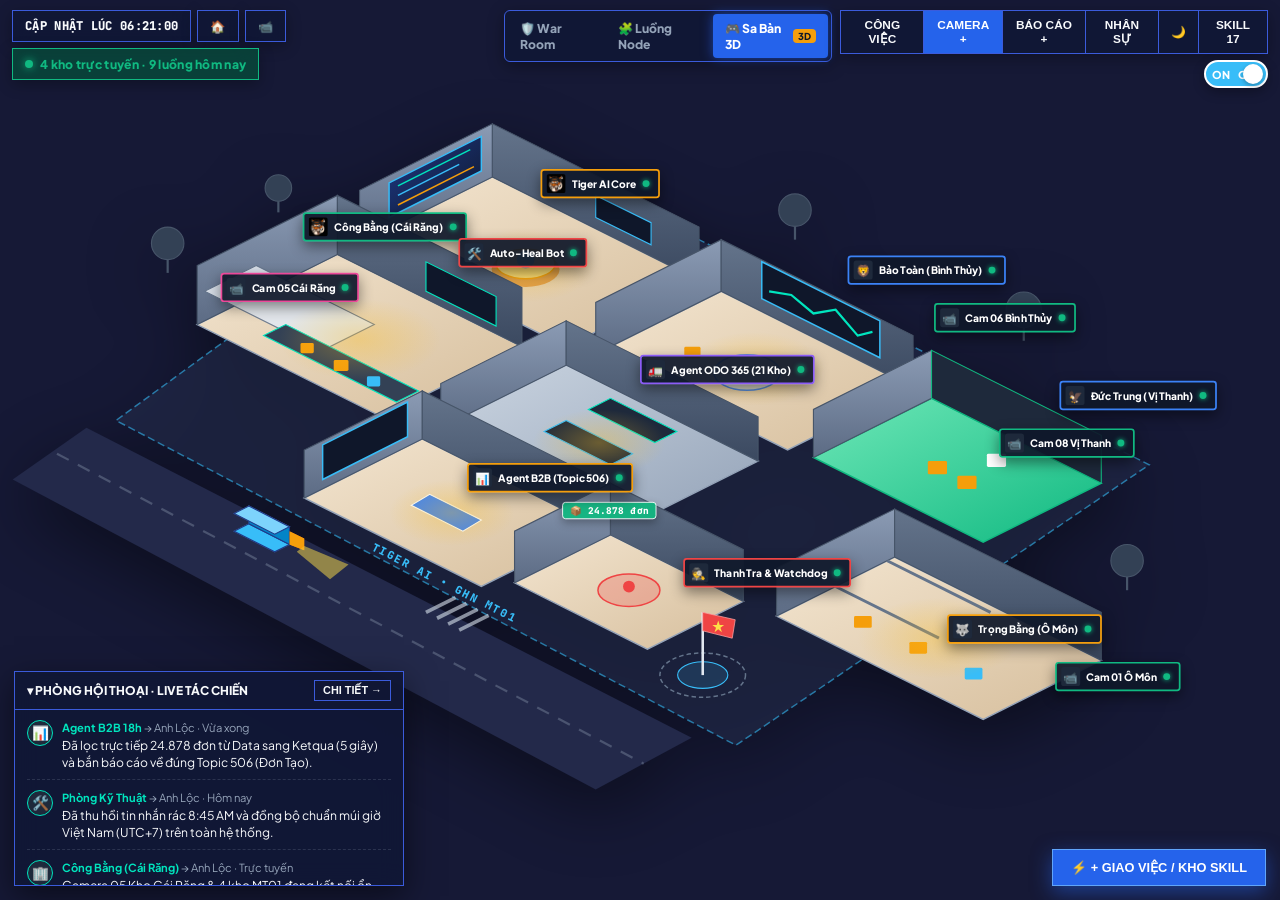
==== commit b2518066: "fix(saban): ensure pointer-events auto on top-right light switch and skill strip" ====
--- a/static/sa_ban.html
+++ b/static/sa_ban.html
@@ -54,11 +54,10 @@
       justify-content: space-between;
       align-items: flex-start;
       pointer-events: none;
-      gap: 10px;
-      flex-wrap: wrap;
-    }
-
-    .hud-left, .hud-center, .hud-right {
+      gap: 8px;
+    }
+
+    .hud-left, .hud-center, .hud-right, .light-switch-wrap {
       display: flex;
       align-items: center;
       gap: 6px;
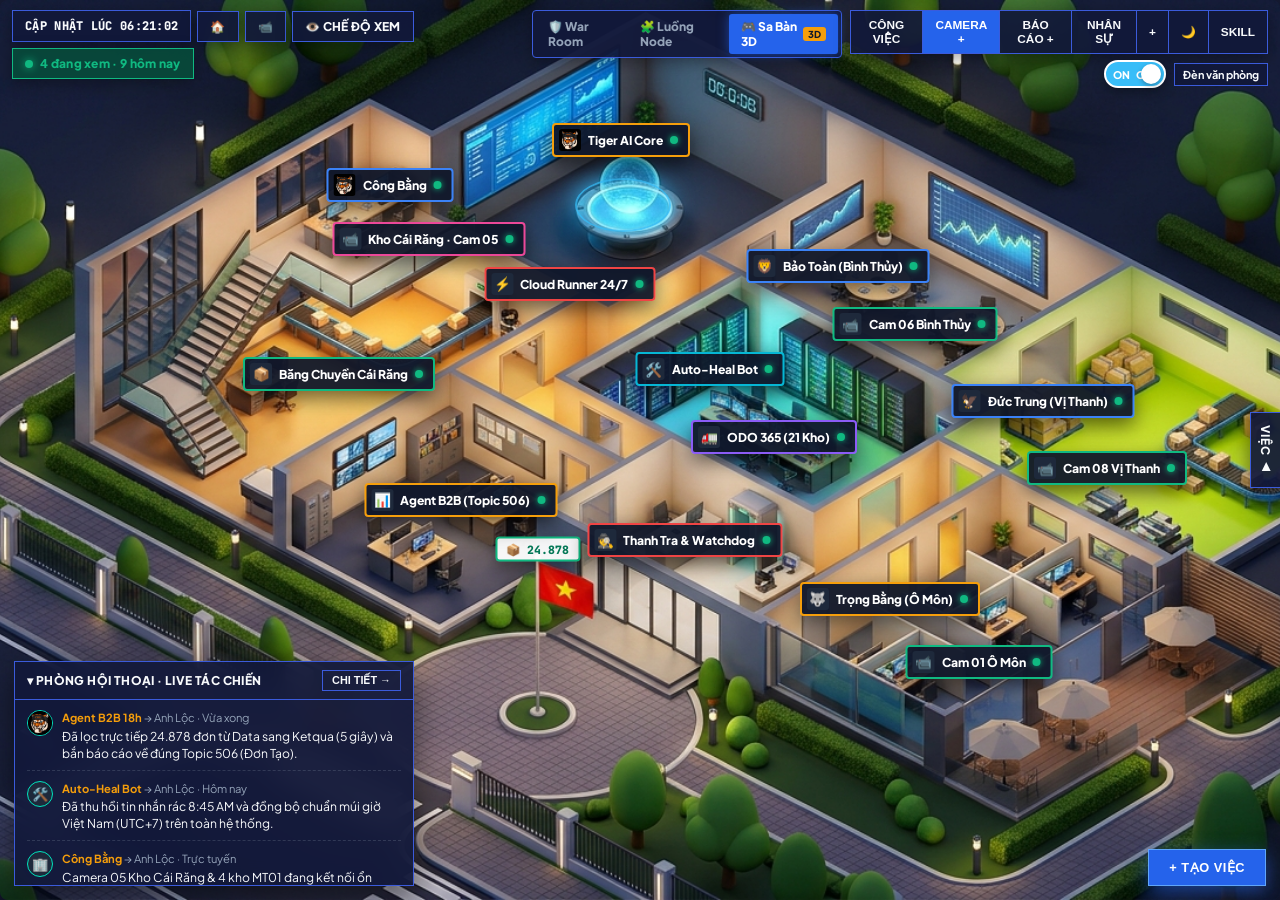
==== commit 8ce61712: "feat(saban): redesign with ultra-detailed 3D isometric cutaway architectural campus (Night & Day)" ====
--- a/static/sa_ban.html
+++ b/static/sa_ban.html
@@ -8,11 +8,8 @@
   <link href="https://fonts.googleapis.com/css2?family=Plus+Jakarta+Sans:wght@400;500;600;700;800&family=JetBrains+Mono:wght@500;600;700;800&display=swap" rel="stylesheet">
   <style>
     :root {
-      --bg-sky: #161936;
-      --bg-ground: #1c2242;
-      --road-color: #23294a;
-      --road-line: rgba(148, 163, 184, 0.35);
-      --hud-bg: rgba(17, 23, 54, 0.92);
+      --bg-sky: #161b33;
+      --hud-bg: rgba(18, 24, 58, 0.92);
       --hud-border: #3b5bdb;
       --hud-text: #f8fafc;
       --accent: #00e5be;
@@ -22,12 +19,9 @@
     }
 
     body.day-mode {
-      --bg-sky: #dceefb;
-      --bg-ground: #e6f2e8;
-      --road-color: #cbd5e1;
-      --road-line: #ffffff;
-      --hud-bg: rgba(255, 255, 255, 0.95);
-      --hud-border: #2563eb;
+      --bg-sky: #b7ebd0;
+      --hud-bg: rgba(255, 255, 255, 0.96);
+      --hud-border: #1e40af;
       --hud-text: #0f172a;
     }
 
@@ -40,10 +34,10 @@
       height: 100vh;
       overflow: hidden;
       position: relative;
-      transition: background 0.4s ease;
-    }
-
-    /* ================= TOP HUD BAR (SHO NGUYEN STUDIO STYLE) ================= */
+      transition: background 0.45s ease;
+    }
+
+    /* ================= TOP HUD BAR (EXACT SHO NGUYEN STUDIO LAYOUT) ================= */
     .studio-hud-top {
       position: fixed;
       top: 10px;
@@ -57,7 +51,7 @@
       gap: 8px;
     }
 
-    .hud-left, .hud-center, .hud-right, .light-switch-wrap {
+    .hud-left, .hud-center, .light-switch-wrap {
       display: flex;
       align-items: center;
       gap: 6px;
@@ -70,13 +64,13 @@
       border: 1.5px solid var(--hud-border);
       color: var(--hud-text);
       padding: 7px 12px;
-      font-size: 0.76rem;
+      font-size: 0.75rem;
       font-weight: 800;
       letter-spacing: 0.3px;
       display: inline-flex;
       align-items: center;
       gap: 7px;
-      box-shadow: 0 4px 15px rgba(0, 0, 0, 0.3);
+      box-shadow: 0 4px 15px rgba(0, 0, 0, 0.35);
       backdrop-filter: blur(10px);
       cursor: pointer;
       transition: all 0.2s ease;
@@ -93,7 +87,7 @@
     .hud-box.online-box {
       border-color: #10b981;
       color: #10b981;
-      background: rgba(6, 78, 59, 0.75);
+      background: rgba(6, 78, 59, 0.85);
     }
     body.day-mode .hud-box.online-box {
       background: #ecfdf5;
@@ -118,7 +112,7 @@
       align-items: center;
       background: var(--hud-bg);
       border: 1.5px solid var(--hud-border);
-      border-radius: 6px;
+      border-radius: 4px;
       padding: 3px;
       gap: 4px;
       box-shadow: 0 4px 16px rgba(0,0,0,0.35);
@@ -127,9 +121,9 @@
       display: inline-flex;
       align-items: center;
       gap: 6px;
-      padding: 6px 12px;
-      border-radius: 4px;
-      font-size: 0.76rem;
+      padding: 5px 12px;
+      border-radius: 3px;
+      font-size: 0.75rem;
       font-weight: 800;
       color: #94a3b8;
       text-decoration: none;
@@ -140,7 +134,8 @@
       color: var(--hud-text);
       background: rgba(59, 91, 219, 0.15);
     }
-    .t-nav-item.active {
+    .t-nav-item.active,
+    body.day-mode .t-nav-item.active {
       background: #2563eb;
       color: #ffffff;
       box-shadow: 0 0 12px rgba(37, 99, 235, 0.6);
@@ -148,18 +143,23 @@
     .t-nav-badge {
       font-size: 0.6rem;
       padding: 1px 5px;
-      border-radius: 4px;
+      border-radius: 3px;
       font-weight: 800;
       background: #f59e0b;
       color: #0f172a;
     }
 
-    /* RIGHT MENU STRIP (CÔNG VIỆC | CAMERA + | BÁO CÁO + | NHÂN SỰ | SKILL) */
+    /* RIGHT MENU STRIP (CÔNG VIỆC | CAMERA + | BÁO CÁO + | NHÂN SỰ | + | 🌙 | SKILL) */
+    .light-switch-wrap {
+      flex-direction: column;
+      align-items: flex-end;
+      gap: 6px;
+    }
     .hud-menu-strip {
       display: inline-flex;
       background: var(--hud-bg);
       border: 1.5px solid var(--hud-border);
-      box-shadow: 0 4px 15px rgba(0, 0, 0, 0.3);
+      box-shadow: 0 4px 15px rgba(0, 0, 0, 0.35);
     }
     .hud-menu-btn {
       padding: 7px 12px;
@@ -181,14 +181,13 @@
     }
 
     /* DAY/NIGHT PILL SWITCH UNDER RIGHT MENU */
-    .light-switch-wrap {
-      display: flex;
-      flex-direction: column;
-      align-items: flex-end;
-      gap: 6px;
+    .pill-switch-row {
+      display: flex;
+      align-items: center;
+      gap: 8px;
     }
     .pill-switch {
-      width: 64px;
+      width: 62px;
       height: 28px;
       background: #38bdf8;
       border-radius: 20px;
@@ -196,11 +195,11 @@
       display: flex;
       align-items: center;
       justify-content: space-between;
-      padding: 0 6px;
+      padding: 0 7px;
       cursor: pointer;
       position: relative;
-      box-shadow: 0 4px 12px rgba(0,0,0,0.3);
-      font-size: 0.68rem;
+      box-shadow: 0 4px 12px rgba(0,0,0,0.35);
+      font-size: 0.66rem;
       font-weight: 900;
       color: #ffffff;
     }
@@ -218,7 +217,40 @@
       box-shadow: 0 2px 5px rgba(0,0,0,0.3);
     }
     body.day-mode .pill-knob {
-      right: 37px;
+      right: 35px;
+    }
+    .pill-label-box {
+      background: var(--hud-bg);
+      border: 1px solid var(--hud-border);
+      color: var(--hud-text);
+      font-size: 0.68rem;
+      font-weight: 700;
+      padding: 4px 8px;
+    }
+
+    /* RIGHT-EDGE VERTICAL TAB "VIỆC ▲" */
+    .right-edge-tab {
+      position: fixed;
+      right: 0;
+      top: 50%;
+      transform: translateY(-50%);
+      background: var(--hud-bg);
+      border: 1.5px solid var(--hud-border);
+      border-right: none;
+      color: var(--hud-text);
+      padding: 12px 7px;
+      writing-mode: vertical-rl;
+      text-orientation: mixed;
+      font-size: 0.74rem;
+      font-weight: 800;
+      letter-spacing: 1px;
+      cursor: pointer;
+      z-index: 195;
+      box-shadow: -4px 0 15px rgba(0,0,0,0.35);
+    }
+    .right-edge-tab:hover {
+      background: #2563eb;
+      color: #fff;
     }
 
     /* ================= 3D ISOMETRIC CAMPUS VIEWPORT ================= */
@@ -236,65 +268,109 @@
 
     .iso-scene-wrapper {
       position: relative;
-      width: 1500px;
-      height: 920px;
+      width: 1600px;
+      height: 900px;
       transform-origin: center center;
       transition: transform 0.08s ease-out;
-    }
-
-    .iso-svg {
+      box-shadow: 0 30px 70px rgba(0, 0, 0, 0.55);
+      border-radius: 8px;
+      overflow: hidden;
+    }
+
+    /* HIGH-RES 3D ARCHITECTURAL RENDERS (NIGHT & DAY CROSSFADE) */
+    .campus-img {
+      position: absolute;
+      inset: 0;
       width: 100%;
       height: 100%;
-      overflow: visible;
-      filter: drop-shadow(0 25px 40px rgba(0, 0, 0, 0.45));
-    }
-    body.day-mode .iso-svg {
-      filter: drop-shadow(0 20px 30px rgba(15, 23, 42, 0.15));
-    }
-
-    /* SVG ROOM HOVER EFFECTS */
-    .iso-room-group {
+      object-fit: cover;
+      pointer-events: none;
+      transition: opacity 0.45s ease;
+    }
+    .campus-img.day {
+      opacity: 0;
+    }
+    body.day-mode .campus-img.day {
+      opacity: 1;
+    }
+
+    /* INTERACTIVE ROOM HITBOXES (GLOW ON HOVER) */
+    .iso-overlay-svg {
+      position: absolute;
+      inset: 0;
+      width: 100%;
+      height: 100%;
+      z-index: 20;
+    }
+    .room-hitbox {
+      fill: rgba(0, 229, 190, 0.0);
+      stroke: rgba(0, 229, 190, 0.0);
+      stroke-width: 3;
       cursor: pointer;
-      transition: filter 0.25s ease, transform 0.25s ease;
-    }
-    .iso-room-group:hover {
-      filter: brightness(1.18) drop-shadow(0 0 16px rgba(0, 229, 190, 0.55));
-    }
-
-    /* FLOATING AGENT NAME TAGS OVER 3D ROOMS (EXACT SHO NGUYEN STUDIO STYLE) */
+      transition: all 0.22s ease;
+    }
+    .room-hitbox:hover {
+      fill: rgba(0, 229, 190, 0.14);
+      stroke: rgba(0, 229, 190, 0.9);
+      filter: drop-shadow(0 0 18px rgba(0, 229, 190, 0.65));
+    }
+
+    /* HOLOGRAM PULSE RING OVER COMMAND ROOM SPHERE */
+    .holo-pulse {
+      position: absolute;
+      left: 48.7%;
+      top: 22.8%;
+      width: 96px;
+      height: 54px;
+      transform: translate(-50%, -50%);
+      border-radius: 50%;
+      border: 2px solid rgba(56, 189, 248, 0.8);
+      box-shadow: 0 0 25px rgba(56, 189, 248, 0.85), inset 0 0 15px rgba(56, 189, 248, 0.6);
+      pointer-events: none;
+      z-index: 25;
+      animation: holoRing 2.4s ease-in-out infinite;
+    }
+    @keyframes holoRing {
+      0%, 100% { transform: translate(-50%, -50%) scale(0.95); opacity: 0.7; }
+      50% { transform: translate(-50%, -50%) scale(1.12); opacity: 1; }
+    }
+
+    /* FLOATING AGENT NAME TAGS OVER 3D ROOMS (EXACT SHO NGUYEN STUDIO BADGE STYLE) */
     .agent-tag {
       position: absolute;
       display: inline-flex;
       align-items: center;
       gap: 7px;
-      background: rgba(15, 23, 42, 0.92);
+      background: rgba(15, 23, 42, 0.94);
       border: 2px solid #10b981;
       padding: 4px 10px 4px 5px;
       border-radius: 4px;
       color: #ffffff;
-      font-size: 0.74rem;
-      font-weight: 800;
-      box-shadow: 0 6px 16px rgba(0,0,0,0.45);
+      font-size: 0.76rem;
+      font-weight: 800;
+      box-shadow: 0 8px 20px rgba(0,0,0,0.55);
       cursor: pointer;
       z-index: 50;
       transition: all 0.2s cubic-bezier(0.4, 0, 0.2, 1);
       white-space: nowrap;
+      transform: translate(-50%, -50%);
     }
     body.day-mode .agent-tag {
       background: rgba(255, 255, 255, 0.96);
       color: #0f172a;
-      box-shadow: 0 6px 16px rgba(15, 23, 42, 0.18);
+      box-shadow: 0 8px 20px rgba(15, 23, 42, 0.22);
     }
     .agent-tag:hover {
-      transform: translateY(-4px) scale(1.06);
-      z-index: 80;
-      box-shadow: 0 10px 24px rgba(0, 229, 190, 0.5);
+      transform: translate(-50%, calc(-50% - 5px)) scale(1.08);
+      z-index: 90;
+      box-shadow: 0 12px 28px rgba(0, 229, 190, 0.65);
     }
     .agent-tag.amber { border-color: #f59e0b; }
     .agent-tag.blue { border-color: #3b82f6; }
     .agent-tag.pink { border-color: #ec4899; }
     .agent-tag.purple { border-color: #8b5cf6; }
     .agent-tag.red { border-color: #ef4444; }
+    .agent-tag.cyan { border-color: #06b6d4; }
 
     .agent-tag-avatar {
       width: 22px;
@@ -306,6 +382,7 @@
       justify-content: center;
       font-size: 0.85rem;
       overflow: hidden;
+      flex-shrink: 0;
     }
     .agent-tag-avatar img {
       width: 100%;
@@ -318,47 +395,48 @@
       border-radius: 50%;
       background: #10b981;
       box-shadow: 0 0 6px #10b981;
-    }
-
-    /* ROOM COUNTER PILL (e.g. [📦 24.8k]) */
+      flex-shrink: 0;
+    }
+
+    /* COUNTER PILL (LIKE [🗑️ 0] / [📦 24.878] IN REFERENCE) */
     .room-stat-pill {
       position: absolute;
-      background: rgba(16, 185, 129, 0.92);
-      color: #ffffff;
-      border: 1.5px solid #ffffff;
-      padding: 2px 8px;
+      transform: translate(-50%, -50%);
+      background: rgba(255, 255, 255, 0.95);
+      color: #047857;
+      border: 2px solid #10b981;
+      padding: 3px 9px;
       border-radius: 4px;
-      font-size: 0.68rem;
+      font-size: 0.72rem;
       font-weight: 800;
       font-family: 'JetBrains Mono', monospace;
-      z-index: 45;
-      pointer-events: none;
-      box-shadow: 0 4px 10px rgba(0,0,0,0.3);
-    }
-
-    /* ANIMATED GHN TRUCKS ON THE HIGHWAY */
-    @keyframes driveRight {
-      0% { transform: translate(-220px, -110px); opacity: 0; }
+      z-index: 48;
+      cursor: pointer;
+      box-shadow: 0 6px 15px rgba(0,0,0,0.35);
+    }
+
+    /* ANIMATED 3D TRUCKS ON THE BOTTOM-LEFT HIGHWAY */
+    @keyframes driveDownRight {
+      0% { transform: translate(-80px, 535px); opacity: 0; }
       8% { opacity: 1; }
       92% { opacity: 1; }
-      100% { transform: translate(620px, 310px); opacity: 0; }
-    }
-    @keyframes driveLeft {
-      0% { transform: translate(620px, 310px); opacity: 0; }
+      100% { transform: translate(520px, 915px); opacity: 0; }
+    }
+    @keyframes driveUpLeft {
+      0% { transform: translate(460px, 935px); opacity: 0; }
       8% { opacity: 1; }
       92% { opacity: 1; }
-      100% { transform: translate(-220px, -110px); opacity: 0; }
-    }
-    .truck-anim-1 { animation: driveRight 18s linear infinite; }
-    .truck-anim-2 { animation: driveRight 18s linear infinite 9s; }
-    .truck-anim-3 { animation: driveLeft 22s linear infinite 4s; }
-
-    /* NIGHT HEADLIGHTS */
-    .night-light-beam {
-      opacity: 0.65;
+      100% { transform: translate(-120px, 565px); opacity: 0; }
+    }
+    .highway-truck-1 { animation: driveDownRight 16s linear infinite; }
+    .highway-truck-2 { animation: driveDownRight 16s linear infinite 8s; }
+    .highway-car-1 { animation: driveUpLeft 19s linear infinite 3s; }
+
+    .night-headlight {
+      opacity: 0.7;
       transition: opacity 0.4s;
     }
-    body.day-mode .night-light-beam {
+    body.day-mode .night-headlight {
       opacity: 0;
     }
 
@@ -367,11 +445,11 @@
       position: fixed;
       bottom: 14px;
       left: 14px;
-      width: 390px;
+      width: 400px;
       max-width: calc(100vw - 28px);
       background: var(--hud-bg);
       border: 1.5px solid var(--hud-border);
-      box-shadow: 0 10px 30px rgba(0, 0, 0, 0.5);
+      box-shadow: 0 12px 32px rgba(0, 0, 0, 0.55);
       z-index: 190;
       backdrop-filter: blur(12px);
       transition: all 0.3s ease;
@@ -385,18 +463,23 @@
       font-size: 0.75rem;
       font-weight: 800;
       cursor: pointer;
+      letter-spacing: 0.4px;
     }
     .chat-header-btn {
       background: transparent;
       border: 1px solid var(--hud-border);
       color: var(--hud-text);
-      padding: 3px 8px;
+      padding: 3px 9px;
       font-size: 0.68rem;
       font-weight: 800;
       cursor: pointer;
     }
+    .chat-header-btn:hover {
+      background: #2563eb;
+      color: #fff;
+    }
     .chat-body {
-      max-height: 175px;
+      max-height: 185px;
       overflow-y: auto;
       padding: 10px 12px;
       display: flex;
@@ -410,8 +493,8 @@
       display: flex;
       gap: 9px;
       font-size: 0.76rem;
-      line-height: 1.38;
-      border-bottom: 1px dashed rgba(148, 163, 184, 0.2);
+      line-height: 1.4;
+      border-bottom: 1px dashed rgba(148, 163, 184, 0.22);
       padding-bottom: 8px;
     }
     .chat-item:last-child { border-bottom: none; padding-bottom: 0; }
@@ -425,7 +508,13 @@
       align-items: center;
       justify-content: center;
       flex-shrink: 0;
-      font-size: 0.85rem;
+      font-size: 0.82rem;
+      overflow: hidden;
+    }
+    .chat-item-avatar img {
+      width: 100%;
+      height: 100%;
+      object-fit: cover;
     }
     .chat-meta {
       font-size: 0.7rem;
@@ -433,7 +522,7 @@
       margin-bottom: 2px;
     }
     body.day-mode .chat-meta { color: #64748b; }
-    .chat-meta b { color: var(--accent); }
+    .chat-meta b { color: #f59e0b; }
     body.day-mode .chat-meta b { color: #2563eb; }
 
     /* ================= BOTTOM-RIGHT ACTION BUTTON (+ TẠO VIỆC) ================= */
@@ -449,12 +538,13 @@
       background: #2563eb;
       color: #ffffff;
       border: 1.5px solid #60a5fa;
-      padding: 10px 18px;
+      padding: 10px 20px;
       font-size: 0.8rem;
       font-weight: 800;
       cursor: pointer;
-      box-shadow: 0 6px 20px rgba(37, 99, 235, 0.5);
+      box-shadow: 0 6px 20px rgba(37, 99, 235, 0.55);
       transition: all 0.2s;
+      letter-spacing: 0.5px;
     }
     .btn-create-task:hover {
       background: #1d4ed8;
@@ -526,7 +616,7 @@
     .cam-preview-box {
       position: relative;
       width: 100%;
-      height: 300px;
+      height: 310px;
       background: #020617;
       border: 1px solid rgba(56, 189, 248, 0.35);
       border-radius: 8px;
@@ -564,7 +654,7 @@
       padding: 12px;
     }
     .kpi-mini-label { font-size: 0.72rem; color: #94a3b8; margin-bottom: 4px; }
-    .kpi-mini-val { font-size: 1.1rem; font-weight: 800; color: #00e5be; font-family: 'JetBrains Mono', monospace; }
+    .kpi-mini-val { font-size: 1.05rem; font-weight: 800; color: #00e5be; font-family: 'JetBrains Mono', monospace; }
 
     .modal-actions {
       display: flex;
@@ -589,7 +679,7 @@
     .m-btn.blue { background: #2563eb; color: #ffffff; }
     .m-btn.amber { background: #f59e0b; color: #070d12; }
 
-    /* ================= SKILL & CONNECTOR FULL OVERLAY (IMAGE 1 STYLE) ================= */
+    /* ================= SKILL & CONNECTOR FULL OVERLAY (EXACT IMAGE 1 LAYOUT) ================= */
     .skill-drawer {
       position: fixed;
       inset: 0;
@@ -725,11 +815,12 @@
   <header class="studio-hud-top">
     <div class="hud-left">
       <div class="hud-box time-box" id="hudClock">CẬP NHẬT LÚC --:--:--</div>
-      <div class="hud-box" onclick="resetViewport()" title="Về góc nhìn trung tâm">🏠</div>
-      <div class="hud-box" onclick="openRoomModal('cairang')" title="Xem nhanh Camera Kho">📹</div>
+      <div class="hud-box" onclick="resetViewport()" title="Về góc nhìn chuẩn">🏠</div>
+      <div class="hud-box" onclick="openRoomModal('cairang')" title="Mở Camera giám sát">📹</div>
+      <div class="hud-box" onclick="toggleDayNight()" title="Đổi chế độ Sáng/Tối">👁️ CHẾ ĐỘ XEM</div>
       <div class="hud-box online-box">
         <span class="online-dot"></span>
-        <span>4 kho trực tuyến · 9 luồng hôm nay</span>
+        <span>4 đang xem · 9 hôm nay</span>
       </div>
     </div>
 
@@ -756,308 +847,178 @@
         <button class="hud-menu-btn highlight" onclick="openRoomModal('cairang')">CAMERA +</button>
         <button class="hud-menu-btn" onclick="openRoomModal('b2b')">BÁO CÁO +</button>
         <button class="hud-menu-btn" onclick="openRoomModal('kythuat')">NHÂN SỰ</button>
+        <button class="hud-menu-btn" onclick="openSkillDrawer()">+</button>
         <button class="hud-menu-btn" onclick="toggleDayNight()" id="themeIconBtn">🌙</button>
-        <button class="hud-menu-btn" onclick="openSkillDrawer()">SKILL 17</button>
-      </div>
-      <div class="pill-switch" onclick="toggleDayNight()" title="Bật/Tắt đèn Sa Bàn ( Chế độ Ngày / Đêm )">
-        <span>ON</span>
-        <span>OFF</span>
-        <div class="pill-knob"></div>
+        <button class="hud-menu-btn" onclick="openSkillDrawer()">SKILL</button>
+      </div>
+      <div class="pill-switch-row">
+        <div class="pill-switch" onclick="toggleDayNight()" title="Bật/Tắt đèn văn phòng (Ngày / Đêm)">
+          <span>ON</span>
+          <span>OFF</span>
+          <div class="pill-knob"></div>
+        </div>
+        <span class="pill-label-box" id="lampStatusLabel">Đèn văn phòng</span>
       </div>
     </div>
   </header>
+
+  <!-- RIGHT EDGE VERTICAL TAB -->
+  <div class="right-edge-tab" onclick="openSkillDrawer()">VIỆC ▲</div>
 
   <!-- ================= 3D ISOMETRIC CAMPUS VIEWPORT ================= -->
   <main class="iso-viewport" id="isoViewport">
     <div class="iso-scene-wrapper" id="isoScene">
 
-      <!-- FLOATING AGENT NAME TAGS (CLICKABLE) -->
-      <div class="agent-tag" style="left: 250px; top: 185px;" onclick="openRoomModal('cairang')">
+      <!-- HIGH-RES 3D ARCHITECTURAL CUTAWAY RENDERS (NIGHT & DAY) -->
+      <img class="campus-img night" src="/static/img/saban_campus_night.jpg" alt="Tiger AI 3D Campus Night">
+      <img class="campus-img day" src="/static/img/saban_campus_day.jpg" alt="Tiger AI 3D Campus Day">
+
+      <!-- HOLOGRAM PULSE OVER THE CENTRAL SPHERE -->
+      <div class="holo-pulse"></div>
+
+      <!-- INTERACTIVE ROOM HITBOXES & ANIMATED 3D HIGHWAY TRUCKS -->
+      <svg class="iso-overlay-svg" viewBox="0 0 1600 900" xmlns="http://www.w3.org/2000/svg">
+        <!-- Room 1: Kho Cái Răng (Left 2-story Loft + Conveyor Belt) -->
+        <polygon class="room-hitbox" onclick="openRoomModal('cairang')"
+          points="240,245 535,105 660,315 415,495 245,405">
+          <title>🏢 Kho Cái Răng (Hub 21088000) - NVXL Công Bằng</title>
+        </polygon>
+
+        <!-- Room 2: Trung Tâm Chỉ Huy Tiger AI (Top Center Hologram Room) -->
+        <polygon class="room-hitbox" onclick="openRoomModal('kythuat')"
+          points="560,95 815,20 985,155 775,305 565,190">
+          <title>🛠️ Trung Tâm Chỉ Huy Tiger AI Core (24/7)</title>
+        </polygon>
+
+        <!-- Room 3: Kho Bình Thủy (Top Right Analytics & Wave Screen Room) -->
+        <polygon class="room-hitbox" onclick="openRoomModal('binhthuy')"
+          points="995,160 1285,295 1105,415 880,295">
+          <title>🏢 Kho Bình Thủy (Hub 21985000) - NVXL Bảo Toàn</title>
+        </polygon>
+
+        <!-- Room 4: Phòng Server & Đối Soát ODO 365 (Center Server Racks) -->
+        <polygon class="room-hitbox" onclick="openRoomModal('odo365')"
+          points="725,365 895,295 1135,430 955,535">
+          <title>🚛 Phòng Server & Đối Soát Xe Tải ODO 365 (21 Kho)</title>
+        </polygon>
+
+        <!-- Room 5: Kho Vị Thanh (Far Right Green Warehouse Bay) -->
+        <polygon class="room-hitbox" onclick="openRoomModal('vithanh')"
+          points="1115,415 1295,295 1525,425 1355,575">
+          <title>🏢 Kho Vị Thanh (Hub 22862000) - NVXL Đức Trung</title>
+        </polygon>
+
+        <!-- Room 6: Phòng Dữ Liệu B2B & Đơn Tạo (Lower Left CCTV & Desks) -->
+        <polygon class="room-hitbox" onclick="openRoomModal('b2b')"
+          points="435,515 625,405 785,505 595,645">
+          <title>📊 Phòng Dữ Liệu B2B & Xuất Đơn Tạo 18:00 (Topic 506)</title>
+        </polygon>
+
+        <!-- Room 7: Ban Thanh Tra & Kiểm Soát Cổng Chính (Front Gate Room) -->
+        <polygon class="room-hitbox" onclick="openRoomModal('thanhtra')"
+          points="715,535 885,465 1035,565 875,685">
+          <title>🔍 Ban Thanh Tra & Canh Đơn Hàng VIP 24/7</title>
+        </polygon>
+
+        <!-- Room 8: Kho Ô Môn & Sân Cafe (Bottom Right Cubicles & Patio) -->
+        <polygon class="room-hitbox" onclick="openRoomModal('omon')"
+          points="935,665 1165,525 1435,665 1175,835">
+          <title>🏢 Kho Ô Môn (Hub 22917000) - NVXL Trọng Bằng</title>
+        </polygon>
+      </svg>
+
+      <!-- ================= FLOATING AGENT NAME TAGS (EXACT SHO NGUYEN STUDIO POSITIONS) ================= -->
+      <!-- 1. Kho Cái Răng (Left Loft & Conveyor) -->
+      <div class="agent-tag blue" style="left: 30.5%; top: 20.5%;" onclick="openRoomModal('cairang')">
         <span class="agent-tag-avatar"><img src="/static/img/tiger_avatar.jpg" alt=""></span>
-        <span>Công Bằng (Cái Răng)</span>
+        <span>Công Bằng</span>
         <span class="agent-tag-dot"></span>
       </div>
-      <div class="agent-tag pink" style="left: 155px; top: 255px;" onclick="openRoomModal('cairang')">
+      <div class="agent-tag pink" style="left: 33.5%; top: 26.5%;" onclick="openRoomModal('cairang')">
         <span class="agent-tag-avatar">📹</span>
-        <span>Cam 05 Cái Răng</span>
+        <span>Kho Cái Răng · Cam 05</span>
         <span class="agent-tag-dot"></span>
       </div>
-
-      <div class="agent-tag amber" style="left: 525px; top: 135px;" onclick="openRoomModal('kythuat')">
+      <div class="agent-tag" style="left: 26.5%; top: 41.5%;" onclick="openRoomModal('cairang')">
+        <span class="agent-tag-avatar">📦</span>
+        <span>Băng Chuyền Cái Răng</span>
+        <span class="agent-tag-dot"></span>
+      </div>
+
+      <!-- 2. Trung Tâm Chỉ Huy Tiger AI (Top Center Hologram Room) -->
+      <div class="agent-tag amber" style="left: 48.5%; top: 15.5%;" onclick="openRoomModal('kythuat')">
         <span class="agent-tag-avatar"><img src="/static/img/tiger_avatar.jpg" alt=""></span>
         <span>Tiger AI Core</span>
         <span class="agent-tag-dot"></span>
       </div>
-      <div class="agent-tag red" style="left: 430px; top: 215px;" onclick="openRoomModal('kythuat')">
+      <div class="agent-tag red" style="left: 44.5%; top: 31.5%;" onclick="openRoomModal('kythuat')">
+        <span class="agent-tag-avatar">⚡</span>
+        <span>Cloud Runner 24/7</span>
+        <span class="agent-tag-dot"></span>
+      </div>
+
+      <!-- 3. Kho Bình Thủy (Top Right Analytics & Wave Chart Room) -->
+      <div class="agent-tag blue" style="left: 65.5%; top: 29.5%;" onclick="openRoomModal('binhthuy')">
+        <span class="agent-tag-avatar">🦁</span>
+        <span>Bảo Toàn (Bình Thủy)</span>
+        <span class="agent-tag-dot"></span>
+      </div>
+      <div class="agent-tag" style="left: 71.5%; top: 36%;" onclick="openRoomModal('binhthuy')">
+        <span class="agent-tag-avatar">📹</span>
+        <span>Cam 06 Bình Thủy</span>
+        <span class="agent-tag-dot"></span>
+      </div>
+
+      <!-- 4. Phòng Server & Đối Soát ODO 365 (Center Server Room) -->
+      <div class="agent-tag cyan" style="left: 55.5%; top: 41%;" onclick="openRoomModal('odo365')">
         <span class="agent-tag-avatar">🛠️</span>
         <span>Auto-Heal Bot</span>
         <span class="agent-tag-dot"></span>
       </div>
-
-      <div class="agent-tag blue" style="left: 880px; top: 235px;" onclick="openRoomModal('binhthuy')">
-        <span class="agent-tag-avatar">🦁</span>
-        <span>Bảo Toàn (Bình Thủy)</span>
+      <div class="agent-tag purple" style="left: 60.5%; top: 48.5%;" onclick="openRoomModal('odo365')">
+        <span class="agent-tag-avatar">🚛</span>
+        <span>ODO 365 (21 Kho)</span>
         <span class="agent-tag-dot"></span>
       </div>
-      <div class="agent-tag" style="left: 980px; top: 290px;" onclick="openRoomModal('binhthuy')">
-        <span class="agent-tag-avatar">📹</span>
-        <span>Cam 06 Bình Thủy</span>
-        <span class="agent-tag-dot"></span>
-      </div>
-
-      <div class="agent-tag purple" style="left: 640px; top: 350px;" onclick="openRoomModal('odo365')">
-        <span class="agent-tag-avatar">🚛</span>
-        <span>Agent ODO 365 (21 Kho)</span>
-        <span class="agent-tag-dot"></span>
-      </div>
-
-      <div class="agent-tag blue" style="left: 1125px; top: 380px;" onclick="openRoomModal('vithanh')">
+
+      <!-- 5. Kho Vị Thanh (Far Right Green Warehouse Bay) -->
+      <div class="agent-tag blue" style="left: 81.5%; top: 44.5%;" onclick="openRoomModal('vithanh')">
         <span class="agent-tag-avatar">🦅</span>
         <span>Đức Trung (Vị Thanh)</span>
         <span class="agent-tag-dot"></span>
       </div>
-      <div class="agent-tag" style="left: 1055px; top: 435px;" onclick="openRoomModal('vithanh')">
+      <div class="agent-tag" style="left: 86.5%; top: 52%;" onclick="openRoomModal('vithanh')">
         <span class="agent-tag-avatar">📹</span>
         <span>Cam 08 Vị Thanh</span>
         <span class="agent-tag-dot"></span>
       </div>
 
-      <div class="agent-tag amber" style="left: 440px; top: 475px;" onclick="openRoomModal('b2b')">
+      <!-- 6. Phòng Dữ Liệu B2B & Đơn Tạo (Lower Left Office) -->
+      <div class="agent-tag amber" style="left: 36%; top: 55.5%;" onclick="openRoomModal('b2b')">
         <span class="agent-tag-avatar">📊</span>
         <span>Agent B2B (Topic 506)</span>
         <span class="agent-tag-dot"></span>
       </div>
-      <div class="room-stat-pill" style="left: 550px; top: 520px;">📦 24.878 đơn</div>
-
-      <div class="agent-tag red" style="left: 690px; top: 585px;" onclick="openRoomModal('thanhtra')">
+      <div class="room-stat-pill" style="left: 42%; top: 61%;" onclick="openRoomModal('b2b')">📦 24.878</div>
+
+      <!-- 7. Ban Thanh Tra & Cổng Kiểm Soát (Front Security Room next to Vietnam Flag) -->
+      <div class="agent-tag red" style="left: 53.5%; top: 60%;" onclick="openRoomModal('thanhtra')">
         <span class="agent-tag-avatar">🕵️</span>
         <span>Thanh Tra & Watchdog</span>
         <span class="agent-tag-dot"></span>
       </div>
 
-      <div class="agent-tag amber" style="left: 995px; top: 650px;" onclick="openRoomModal('omon')">
+      <!-- 8. Kho Ô Môn & Sân Trà (Bottom Right Cubicles) -->
+      <div class="agent-tag amber" style="left: 69.5%; top: 66.5%;" onclick="openRoomModal('omon')">
         <span class="agent-tag-avatar">🐺</span>
         <span>Trọng Bằng (Ô Môn)</span>
         <span class="agent-tag-dot"></span>
       </div>
-      <div class="agent-tag" style="left: 1120px; top: 705px;" onclick="openRoomModal('omon')">
+      <div class="agent-tag" style="left: 76.5%; top: 73.5%;" onclick="openRoomModal('omon')">
         <span class="agent-tag-avatar">📹</span>
         <span>Cam 01 Ô Môn</span>
         <span class="agent-tag-dot"></span>
       </div>
-
-      <!-- TRUE ISOMETRIC 3D ARCHITECTURAL SVG CAMPUS -->
-      <svg class="iso-svg" viewBox="0 0 1500 920" xmlns="http://www.w3.org/2000/svg">
-        <defs>
-          <linearGradient id="wallLeft" x1="0" y1="0" x2="0" y2="1">
-            <stop offset="0%" stop-color="#8b9bb4"/>
-            <stop offset="100%" stop-color="#5c6b84"/>
-          </linearGradient>
-          <linearGradient id="wallRight" x1="0" y1="0" x2="0" y2="1">
-            <stop offset="0%" stop-color="#64748b"/>
-            <stop offset="100%" stop-color="#3b4960"/>
-          </linearGradient>
-          <linearGradient id="floorWarm" x1="0" y1="0" x2="1" y2="1">
-            <stop offset="0%" stop-color="#f3e5d0"/>
-            <stop offset="100%" stop-color="#d6be9c"/>
-          </linearGradient>
-          <linearGradient id="floorTech" x1="0" y1="0" x2="1" y2="1">
-            <stop offset="0%" stop-color="#cbd5e1"/>
-            <stop offset="100%" stop-color="#94a3b8"/>
-          </linearGradient>
-          <linearGradient id="floorGreen" x1="0" y1="0" x2="1" y2="1">
-            <stop offset="0%" stop-color="#6ee7b7"/>
-            <stop offset="100%" stop-color="#10b981"/>
-          </linearGradient>
-          <linearGradient id="screenGlow" x1="0" y1="0" x2="1" y2="1">
-            <stop offset="0%" stop-color="#1e3a8a"/>
-            <stop offset="100%" stop-color="#0f172a"/>
-          </linearGradient>
-          <radialGradient id="roomLampGlow" cx="50%" cy="50%" r="50%">
-            <stop offset="0%" stop-color="rgba(251, 191, 36, 0.35)"/>
-            <stop offset="100%" stop-color="rgba(251, 191, 36, 0)"/>
-          </radialGradient>
-        </defs>
-
-        <!-- CAMPUS OUTER GROUND & FENCE -->
-        <polygon points="560,40 1440,480 880,860 40,420" fill="#232c4b" opacity="0.6" stroke="#38bdf8" stroke-width="2" stroke-dasharray="10,5"/>
-
-        <!-- ================= FRONT 2-LANE HIGHWAY & SIDEWALK ================= -->
-        <polygon points="0,430 820,850 690,920 -100,500" fill="var(--road-color)"/>
-        <line x1="-40" y1="465" x2="755" y2="885" stroke="var(--road-line)" stroke-width="3" stroke-dasharray="18,14"/>
-        <!-- Crosswalk in front of main gate -->
-        <g stroke="#cbd5e1" stroke-width="5" opacity="0.65">
-          <line x1="460" y1="680" x2="500" y2="660"/>
-          <line x1="475" y1="688" x2="515" y2="668"/>
-          <line x1="490" y1="696" x2="530" y2="676"/>
-          <line x1="505" y1="704" x2="545" y2="684"/>
-        </g>
-
-        <!-- CAMPUS SIGN ON SIDEWALK: TIGER AI • GHN MT01 -->
-        <g transform="translate(385, 595) rotate(27)">
-          <text x="0" y="0" fill="#38bdf8" font-size="15" font-weight="900" letter-spacing="2" font-family="JetBrains Mono">TIGER AI • GHN MT01</text>
-        </g>
-
-        <!-- ================= ROOM 2 (TOP CENTER): PHÒNG KỸ THUẬT & TIGER AI CORE ================= -->
-        <g class="iso-room-group" onclick="openRoomModal('kythuat')">
-          <!-- Floor -->
-          <polygon points="550,90 830,230 650,320 370,180" fill="url(#floorWarm)" stroke="#94a3b8" stroke-width="2"/>
-          <!-- Left Back Wall (with Giant Command Screen) -->
-          <polygon points="370,180 550,90 550,18 370,108" fill="url(#wallLeft)" stroke="#475569" stroke-width="1.5"/>
-          <!-- Right Back Wall (with Digital Clock 10:30) -->
-          <polygon points="550,90 830,230 830,158 550,18" fill="url(#wallRight)" stroke="#475569" stroke-width="1.5"/>
-          <!-- Giant Command Board on Left Back Wall -->
-          <polygon points="410,145 535,82 535,35 410,98" fill="url(#screenGlow)" stroke="#38bdf8" stroke-width="2"/>
-          <line x1="422" y1="102" x2="520" y2="53" stroke="#00e5be" stroke-width="2"/>
-          <line x1="422" y1="115" x2="505" y2="73" stroke="#38bdf8" stroke-width="2"/>
-          <line x1="422" y1="128" x2="525" y2="76" stroke="#f59e0b" stroke-width="2"/>
-          <!-- Wall Clock Display on Right Wall -->
-          <polygon points="690,145 765,182 765,152 690,115" fill="#0f172a" stroke="#38bdf8" stroke-width="1.5"/>
-          <text x="702" y="155" fill="#38bdf8" font-size="13" font-weight="800" font-family="JetBrains Mono" transform="skewY(26)">24/7 AI</text>
-          <!-- Center Hologram Round Table -->
-          <ellipse cx="595" cy="215" rx="46" ry="24" fill="#d97706" opacity="0.6"/>
-          <ellipse cx="595" cy="208" rx="40" ry="20" fill="#fde68a" stroke="#f59e0b" stroke-width="2"/>
-          <circle cx="595" cy="202" r="12" fill="#38bdf8" opacity="0.85"/>
-          <ellipse cx="595" cy="210" rx="95" ry="50" fill="url(#roomLampGlow)"/>
-        </g>
-
-        <!-- ================= ROOM 1 (TOP LEFT): KHO CÁI RĂNG (HUB 21088000) ================= -->
-        <g class="iso-room-group" onclick="openRoomModal('cairang')">
-          <!-- Floor -->
-          <polygon points="340,195 590,320 400,415 150,290" fill="url(#floorWarm)" stroke="#94a3b8" stroke-width="2"/>
-          <!-- Back Left Wall -->
-          <polygon points="150,290 340,195 340,115 150,210" fill="url(#wallLeft)" stroke="#475569" stroke-width="1.5"/>
-          <!-- Back Right Wall -->
-          <polygon points="340,195 590,320 590,240 340,115" fill="url(#wallRight)" stroke="#475569" stroke-width="1.5"/>
-          <!-- Mezzanine / Upper Loft (2nd Floor like Shif/Amber room in reference) -->
-          <polygon points="230,210 390,290 320,325 160,245" fill="#e2e8f0" opacity="0.9" stroke="#64748b" stroke-width="1.5"/>
-          <!-- Conveyor Belt & Heavy Parcels -->
-          <polygon points="240,305 420,395 450,380 270,290" fill="#334155" stroke="#00e5be" stroke-width="1.5"/>
-          <rect x="290" y="315" width="18" height="14" fill="#f59e0b" rx="2"/>
-          <rect x="335" y="338" width="20" height="15" fill="#f59e0b" rx="2"/>
-          <rect x="380" y="360" width="18" height="14" fill="#38bdf8" rx="2"/>
-          <!-- Wall KPI Screen -->
-          <polygon points="460,245 555,292 555,252 460,205" fill="#0f172a" stroke="#00e5be" stroke-width="1.5"/>
-          <ellipse cx="370" cy="310" rx="110" ry="55" fill="url(#roomLampGlow)"/>
-        </g>
-
-        <!-- ================= ROOM 3 (TOP RIGHT): KHO BÌNH THỦY (HUB 21985000) ================= -->
-        <g class="iso-room-group" onclick="openRoomModal('binhthuy')">
-          <!-- Floor -->
-          <polygon points="860,245 1120,375 950,460 690,330" fill="url(#floorWarm)" stroke="#94a3b8" stroke-width="2"/>
-          <!-- Left Wall -->
-          <polygon points="690,330 860,245 860,175 690,260" fill="url(#wallLeft)" stroke="#475569" stroke-width="1.5"/>
-          <!-- Right Wall with Big Wave Chart Screen -->
-          <polygon points="860,245 1120,375 1120,305 860,175" fill="url(#wallRight)" stroke="#475569" stroke-width="1.5"/>
-          <polygon points="915,255 1075,335 1075,285 915,205" fill="#0f172a" stroke="#38bdf8" stroke-width="2"/>
-          <polyline points="925,245 955,250 985,275 1015,270 1045,305 1065,300" fill="none" stroke="#00e5be" stroke-width="3"/>
-          <!-- Round Desks & Parcels -->
-          <ellipse cx="895" cy="355" rx="45" ry="24" fill="#cbd5e1" stroke="#3b82f6" stroke-width="2"/>
-          <rect x="810" y="320" width="22" height="16" fill="#f59e0b" rx="2"/>
-          <ellipse cx="905" cy="350" rx="95" ry="50" fill="url(#roomLampGlow)"/>
-        </g>
-
-        <!-- ================= ROOM 4 (CENTER): TRẠM ĐỐI SOÁT XE TẢI ODO 365 (21 KHO) ================= -->
-        <g class="iso-room-group" onclick="openRoomModal('odo365')">
-          <polygon points="650,345 910,475 740,560 480,430" fill="url(#floorTech)" stroke="#94a3b8" stroke-width="2"/>
-          <polygon points="480,430 650,345 650,285 480,370" fill="url(#wallLeft)" stroke="#475569" stroke-width="1.5"/>
-          <polygon points="650,345 910,475 910,415 650,285" fill="url(#wallRight)" stroke="#475569" stroke-width="1.5"/>
-          <!-- Fleet Control Consoles -->
-          <polygon points="620,435 710,480 740,465 650,420" fill="#1e293b" stroke="#38bdf8" stroke-width="1.5"/>
-          <polygon points="680,405 770,450 800,435 710,390" fill="#1e293b" stroke="#00e5be" stroke-width="1.5"/>
-          <ellipse cx="695" cy="450" rx="90" ry="45" fill="url(#roomLampGlow)"/>
-        </g>
-
-        <!-- ================= ROOM 5 (RIGHT MIDDLE - GREEN FLOOR): KHO VỊ THANH (HUB 22862000) ================= -->
-        <g class="iso-room-group" onclick="openRoomModal('vithanh')">
-          <polygon points="1145,390 1375,505 1215,585 985,470" fill="url(#floorGreen)" stroke="#10b981" stroke-width="2"/>
-          <polygon points="985,470 1145,390 1145,325 985,405" fill="url(#wallLeft)" stroke="#475569" stroke-width="1.5"/>
-          <polygon points="1145,390 1375,505 1375,440 1145,325" fill="#1e293b" stroke="#10b981" stroke-width="1.5"/>
-          <!-- Sorting Pallets in Vi Thanh -->
-          <rect x="1140" y="475" width="26" height="18" fill="#f59e0b" rx="2"/>
-          <rect x="1180" y="495" width="26" height="18" fill="#f59e0b" rx="2"/>
-          <rect x="1220" y="465" width="26" height="18" fill="#ffffff" rx="2"/>
-        </g>
-
-        <!-- ================= ROOM 6 (LOWER LEFT): PHÒNG DỮ LIỆU B2B & LOOKER STUDIO (18:00) ================= -->
-        <g class="iso-room-group" onclick="openRoomModal('b2b')">
-          <polygon points="455,445 695,565 535,645 295,525" fill="url(#floorWarm)" stroke="#94a3b8" stroke-width="2"/>
-          <polygon points="295,525 455,445 455,380 295,460" fill="url(#wallLeft)" stroke="#475569" stroke-width="1.5"/>
-          <polygon points="455,445 695,565 695,500 455,380" fill="url(#wallRight)" stroke="#475569" stroke-width="1.5"/>
-          <!-- Looker Studio Wall Board -->
-          <polygon points="320,500 435,442 435,395 320,453" fill="#0f172a" stroke="#38bdf8" stroke-width="2"/>
-          <!-- B2B Data Workstation -->
-          <polygon points="440,535 510,570 535,555 465,520" fill="#3b82f6" stroke="#ffffff" stroke-width="1.5"/>
-          <ellipse cx="495" cy="545" rx="85" ry="45" fill="url(#roomLampGlow)"/>
-        </g>
-
-        <!-- ================= ROOM 7 (FRONT GATE): BAN THANH TRA & CANH ĐƠN VIP ================= -->
-        <g class="iso-room-group" onclick="openRoomModal('thanhtra')">
-          <polygon points="710,575 890,665 760,730 580,640" fill="url(#floorWarm)" stroke="#94a3b8" stroke-width="2"/>
-          <polygon points="580,640 710,575 710,505 580,570" fill="url(#wallLeft)" stroke="#475569" stroke-width="1.5"/>
-          <polygon points="710,575 890,665 890,595 710,505" fill="url(#wallRight)" stroke="#475569" stroke-width="1.5"/>
-          <!-- Watchdog Radar Ring -->
-          <ellipse cx="735" cy="650" rx="42" ry="22" fill="rgba(239, 68, 68, 0.25)" stroke="#ef4444" stroke-width="2"/>
-          <circle cx="735" cy="645" r="8" fill="#ef4444"/>
-        </g>
-
-        <!-- ================= ROOM 8 (LOWER RIGHT): KHO Ô MÔN (HUB 22917000) ================= -->
-        <g class="iso-room-group" onclick="openRoomModal('omon')">
-          <polygon points="1095,605 1375,745 1215,825 935,685" fill="url(#floorWarm)" stroke="#94a3b8" stroke-width="2"/>
-          <polygon points="935,685 1095,605 1095,540 935,620" fill="url(#wallLeft)" stroke="#475569" stroke-width="1.5"/>
-          <polygon points="1095,605 1375,745 1375,680 1095,540" fill="url(#wallRight)" stroke="#475569" stroke-width="1.5"/>
-          <!-- O Mon Sorting Bays (4 Cubicles like bottom-right of reference image) -->
-          <line x1="1015" y1="645" x2="1155" y2="715" stroke="#64748b" stroke-width="4"/>
-          <line x1="1085" y1="610" x2="1225" y2="680" stroke="#64748b" stroke-width="4"/>
-          <rect x="1040" y="685" width="24" height="16" fill="#f59e0b" rx="2"/>
-          <rect x="1115" y="720" width="24" height="16" fill="#f59e0b" rx="2"/>
-          <rect x="1190" y="755" width="24" height="16" fill="#38bdf8" rx="2"/>
-          <ellipse cx="1155" cy="715" rx="110" ry="55" fill="url(#roomLampGlow)"/>
-        </g>
-
-        <!-- ================= COURTYARD & VIETNAM FLAG 🇻🇳 (EXACT CENTER-BOTTOM POSITION) ================= -->
-        <g transform="translate(835, 765)">
-          <!-- Circular Courtyard Plaza -->
-          <ellipse cx="0" cy="0" rx="58" ry="30" fill="none" stroke="#64748b" stroke-width="2" stroke-dasharray="6,4"/>
-          <ellipse cx="0" cy="0" rx="34" ry="18" fill="rgba(56, 189, 248, 0.15)" stroke="#38bdf8" stroke-width="1.5"/>
-          <!-- Flagpole -->
-          <line x1="0" y1="0" x2="0" y2="-85" stroke="#e2e8f0" stroke-width="3.5"/>
-          <!-- Red Flag with Yellow Star -->
-          <polygon points="0,-85 44,-75 40,-50 0,-60" fill="#ef4444" stroke="#fca5a5" stroke-width="1"/>
-          <polygon points="21,-74 23,-68 29,-68 24,-64 26,-58 21,-62 16,-58 18,-64 13,-68 19,-68" fill="#fde047"/>
-        </g>
-
-        <!-- ================= ANIMATED GHN TRUCKS ON THE ROAD ================= -->
-        <!-- Truck 1 -->
-        <g class="truck-anim-1" transform="translate(220, 560)">
-          <polygon points="0,0 55,28 35,38 -20,10" fill="#f8fafc" stroke="#475569" stroke-width="1.5"/>
-          <polygon points="0,-24 55,4 55,28 0,0" fill="#e2e8f0" stroke="#475569" stroke-width="1.5"/>
-          <polygon points="-20,-14 35,14 55,4 0,-24" fill="#ffffff" stroke="#475569" stroke-width="1.5"/>
-          <text x="5" y="5" fill="#f97316" font-size="10" font-weight="900" transform="skewY(26)">GHN</text>
-          <!-- Truck Cabin -->
-          <polygon points="55,10 75,20 75,36 55,28" fill="#f97316"/>
-          <!-- Headlight Beam (Night Mode) -->
-          <polygon class="night-light-beam" points="75,30 135,55 110,75 65,38" fill="rgba(253, 224, 71, 0.45)"/>
-        </g>
-
-        <!-- Truck 2 -->
-        <g class="truck-anim-2" transform="translate(220, 560)">
-          <polygon points="0,0 55,28 35,38 -20,10" fill="#38bdf8" stroke="#1e3a8a" stroke-width="1.5"/>
-          <polygon points="0,-24 55,4 55,28 0,0" fill="#0284c7" stroke="#1e3a8a" stroke-width="1.5"/>
-          <polygon points="-20,-14 35,14 55,4 0,-24" fill="#7dd3fc" stroke="#1e3a8a" stroke-width="1.5"/>
-          <polygon points="55,10 75,20 75,36 55,28" fill="#f59e0b"/>
-          <polygon class="night-light-beam" points="75,30 135,55 110,75 65,38" fill="rgba(253, 224, 71, 0.45)"/>
-        </g>
-
-        <!--Surrounding Isometric Trees -->
-        <g fill="#334155" stroke="#475569" stroke-width="1.5">
-          <circle cx="110" cy="180" r="22"/><line x1="110" y1="202" x2="110" y2="220" stroke-width="3"/>
-          <circle cx="260" cy="105" r="18"/><line x1="260" y1="123" x2="260" y2="138" stroke-width="3"/>
-          <circle cx="960" cy="135" r="22"/><line x1="960" y1="157" x2="960" y2="175" stroke-width="3"/>
-          <circle cx="1270" cy="270" r="24"/><line x1="1270" y1="294" x2="1270" y2="312" stroke-width="3"/>
-          <circle cx="1410" cy="610" r="22"/><line x1="1410" y1="632" x2="1410" y2="650" stroke-width="3"/>
-        </g>
-      </svg>
 
     </div>
   </main>
@@ -1070,7 +1031,7 @@
     </div>
     <div class="chat-body" id="chatBodyList">
       <div class="chat-item">
-        <div class="chat-item-avatar">📊</div>
+        <div class="chat-item-avatar"><img src="/static/img/tiger_avatar.jpg" alt=""></div>
         <div>
           <div class="chat-meta"><b>Agent B2B 18h</b> → Anh Lộc · Vừa xong</div>
           <div>Đã lọc trực tiếp 24.878 đơn từ Data sang Ketqua (5 giây) và bắn báo cáo về đúng Topic 506 (Đơn Tạo).</div>
@@ -1079,14 +1040,14 @@
       <div class="chat-item">
         <div class="chat-item-avatar">🛠️</div>
         <div>
-          <div class="chat-meta"><b>Phòng Kỹ Thuật</b> → Anh Lộc · Hôm nay</div>
+          <div class="chat-meta"><b>Auto-Heal Bot</b> → Anh Lộc · Hôm nay</div>
           <div>Đã thu hồi tin nhắn rác 8:45 AM và đồng bộ chuẩn múi giờ Việt Nam (UTC+7) trên toàn hệ thống.</div>
         </div>
       </div>
       <div class="chat-item">
         <div class="chat-item-avatar">🏢</div>
         <div>
-          <div class="chat-meta"><b>Công Bằng (Cái Răng)</b> → Anh Lộc · Trực tuyến</div>
+          <div class="chat-meta"><b>Công Bằng</b> → Anh Lộc · Trực tuyến</div>
           <div>Camera 05 Kho Cái Răng & 4 kho MT01 đang kết nối ổn định. Bấm vào từng phòng trên Sa Bàn để soi trực tiếp!</div>
         </div>
       </div>
@@ -1095,7 +1056,7 @@
 
   <!-- ================= BOTTOM-RIGHT ACTION BUTTON (+ TẠO VIỆC) ================= -->
   <div class="studio-fab-right">
-    <button class="btn-create-task" onclick="openSkillDrawer()">⚡ + GIAO VIỆC / KHO SKILL</button>
+    <button class="btn-create-task" onclick="openSkillDrawer()">+ TẠO VIỆC</button>
   </div>
 
   <!-- ================= ROOM / HUB INSPECTOR MODAL ================= -->
@@ -1141,7 +1102,7 @@
         <div class="skill-subtitle">TIGER AI STUDIO · KHO SKILL & CONNECTOR MIỀN TÂY 01</div>
         <h1 class="skill-main-title">Skill & Connector của team</h1>
       </div>
-      <button class="btn-back-studio" onclick="closeSkillDrawer()">← VỀ SA BÀN 3D</button>
+      <button class="btn-back-studio" onclick="closeSkillDrawer()">← VỀ STUDIO</button>
     </div>
 
     <div class="skill-tabs">
@@ -1253,12 +1214,13 @@
       document.body.classList.toggle('day-mode');
       const isDay = document.body.classList.contains('day-mode');
       document.getElementById('themeIconBtn').textContent = isDay ? '☀️' : '🌙';
+      document.getElementById('lampStatusLabel').textContent = isDay ? 'Ánh sáng ban ngày' : 'Đèn văn phòng';
     }
 
     // 3. PAN & ZOOM FOR 3D ISOMETRIC CAMPUS
     const viewport = document.getElementById('isoViewport');
     const scene = document.getElementById('isoScene');
-    let scale = Math.min(window.innerWidth / 1480, window.innerHeight / 920, 1.05);
+    let scale = Math.max(window.innerWidth / 1600, window.innerHeight / 900);
     let panX = 0, panY = 0;
     let isDragging = false, startX = 0, startY = 0;
 
@@ -1266,15 +1228,19 @@
       scene.style.transform = `translate(${panX}px, ${panY}px) scale(${scale})`;
     }
     applyTransform();
+    window.addEventListener('resize', () => {
+      scale = Math.max(window.innerWidth / 1600, window.innerHeight / 900);
+      applyTransform();
+    });
 
     function resetViewport() {
-      scale = Math.min(window.innerWidth / 1480, window.innerHeight / 920, 1.05);
+      scale = Math.max(window.innerWidth / 1600, window.innerHeight / 900);
       panX = 0; panY = 0;
       applyTransform();
     }
 
     viewport.addEventListener('mousedown', (e) => {
-      if (e.target.closest('.agent-tag') || e.target.closest('.iso-room-group')) return;
+      if (e.target.closest('.agent-tag') || e.target.closest('.room-stat-pill')) return;
       isDragging = true;
       startX = e.clientX - panX;
       startY = e.clientY - panY;
@@ -1289,7 +1255,7 @@
     viewport.addEventListener('wheel', (e) => {
       e.preventDefault();
       const delta = e.deltaY < 0 ? 0.08 : -0.08;
-      scale = Math.min(Math.max(0.45, scale + delta), 1.8);
+      scale = Math.min(Math.max(0.55, scale + delta), 2.2);
       applyTransform();
     }, { passive: false });
 
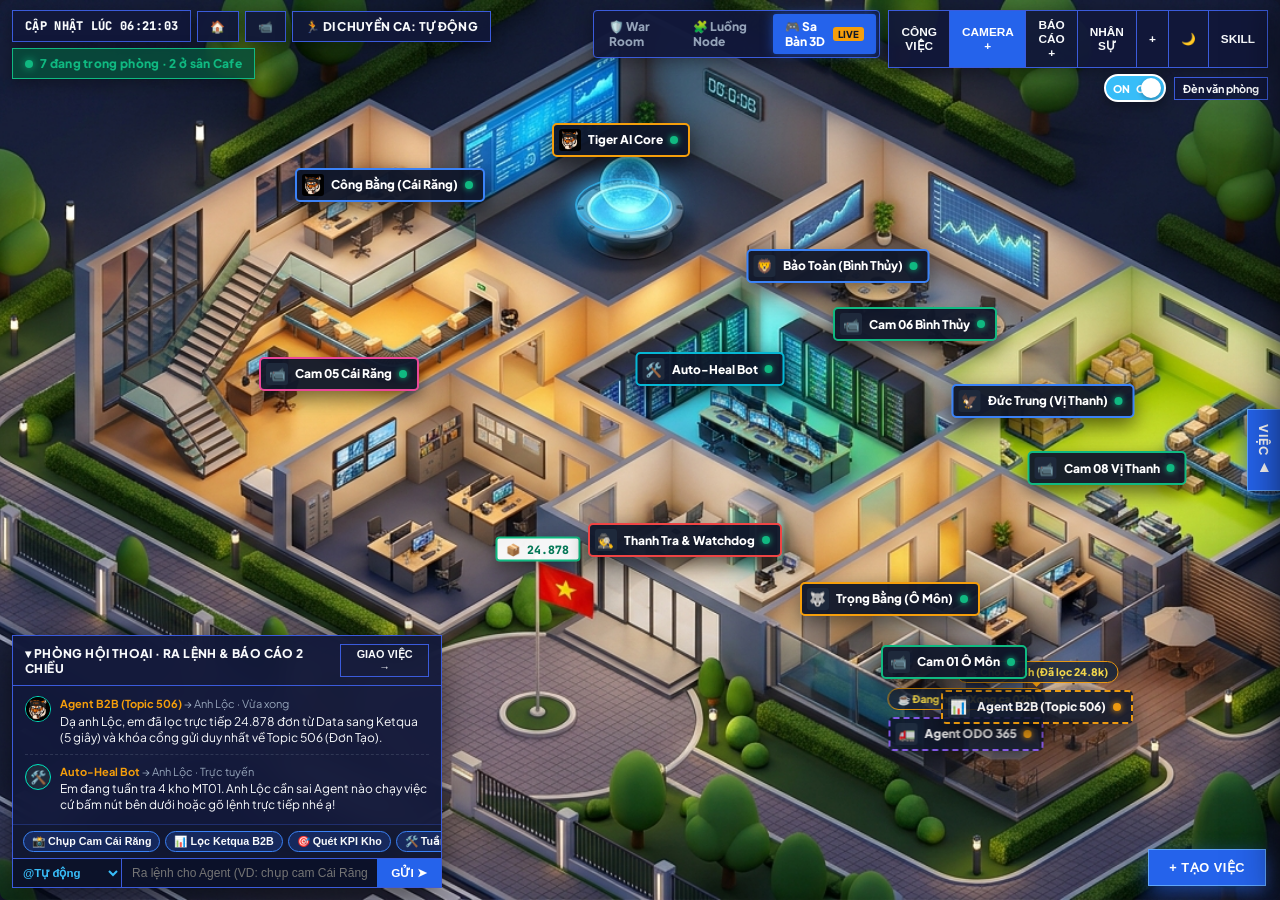
==== commit 65fd4aa7: "feat(saban): add live multi-agent operating mechanism (state-driven movement, 2-way chat command dis" ====
--- a/static/sa_ban.html
+++ b/static/sa_ban.html
@@ -3,13 +3,13 @@
 <head>
   <meta charset="UTF-8">
   <meta name="viewport" content="width=device-width, initial-scale=1.0, maximum-scale=1.0, user-scalable=no, viewport-fit=cover">
-  <title>TIGER AI • SA BÀN SỐ HÓA KHO VẬN 3D (ISOMETRIC STUDIO MT01)</title>
+  <title>TIGER AI • SA BÀN SỐ HÓA KHO VẬN 3D (MULTI-AGENT OPERATING SYSTEM MT01)</title>
   <link rel="icon" type="image/jpeg" href="/static/img/tiger_avatar.jpg">
   <link href="https://fonts.googleapis.com/css2?family=Plus+Jakarta+Sans:wght@400;500;600;700;800&family=JetBrains+Mono:wght@500;600;700;800&display=swap" rel="stylesheet">
   <style>
     :root {
       --bg-sky: #161b33;
-      --hud-bg: rgba(18, 24, 58, 0.92);
+      --hud-bg: rgba(18, 24, 58, 0.94);
       --hud-border: #3b5bdb;
       --hud-text: #f8fafc;
       --accent: #00e5be;
@@ -37,7 +37,7 @@
       transition: background 0.45s ease;
     }
 
-    /* ================= TOP HUD BAR (EXACT SHO NGUYEN STUDIO LAYOUT) ================= */
+    /* ================= TOP HUD BAR ================= */
     .studio-hud-top {
       position: fixed;
       top: 10px;
@@ -149,7 +149,7 @@
       color: #0f172a;
     }
 
-    /* RIGHT MENU STRIP (CÔNG VIỆC | CAMERA + | BÁO CÁO + | NHÂN SỰ | + | 🌙 | SKILL) */
+    /* RIGHT MENU STRIP */
     .light-switch-wrap {
       flex-direction: column;
       align-items: flex-end;
@@ -180,7 +180,7 @@
       color: #ffffff;
     }
 
-    /* DAY/NIGHT PILL SWITCH UNDER RIGHT MENU */
+    /* DAY/NIGHT PILL SWITCH */
     .pill-switch-row {
       display: flex;
       align-items: center;
@@ -203,9 +203,7 @@
       font-weight: 900;
       color: #ffffff;
     }
-    body.day-mode .pill-switch {
-      background: #2563eb;
-    }
+    body.day-mode .pill-switch { background: #2563eb; }
     .pill-knob {
       width: 20px;
       height: 20px;
@@ -216,9 +214,7 @@
       transition: all 0.25s ease;
       box-shadow: 0 2px 5px rgba(0,0,0,0.3);
     }
-    body.day-mode .pill-knob {
-      right: 35px;
-    }
+    body.day-mode .pill-knob { right: 35px; }
     .pill-label-box {
       background: var(--hud-bg);
       border: 1px solid var(--hud-border);
@@ -234,23 +230,24 @@
       right: 0;
       top: 50%;
       transform: translateY(-50%);
-      background: var(--hud-bg);
-      border: 1.5px solid var(--hud-border);
+      background: #2563eb;
+      border: 1.5px solid #60a5fa;
       border-right: none;
-      color: var(--hud-text);
-      padding: 12px 7px;
+      color: #ffffff;
+      padding: 14px 8px;
       writing-mode: vertical-rl;
       text-orientation: mixed;
-      font-size: 0.74rem;
+      font-size: 0.76rem;
       font-weight: 800;
       letter-spacing: 1px;
       cursor: pointer;
       z-index: 195;
-      box-shadow: -4px 0 15px rgba(0,0,0,0.35);
+      box-shadow: -4px 0 18px rgba(37, 99, 235, 0.5);
+      transition: all 0.2s;
     }
     .right-edge-tab:hover {
-      background: #2563eb;
-      color: #fff;
+      background: #1d4ed8;
+      padding-right: 12px;
     }
 
     /* ================= 3D ISOMETRIC CAMPUS VIEWPORT ================= */
@@ -277,7 +274,6 @@
       overflow: hidden;
     }
 
-    /* HIGH-RES 3D ARCHITECTURAL RENDERS (NIGHT & DAY CROSSFADE) */
     .campus-img {
       position: absolute;
       inset: 0;
@@ -287,14 +283,9 @@
       pointer-events: none;
       transition: opacity 0.45s ease;
     }
-    .campus-img.day {
-      opacity: 0;
-    }
-    body.day-mode .campus-img.day {
-      opacity: 1;
-    }
-
-    /* INTERACTIVE ROOM HITBOXES (GLOW ON HOVER) */
+    .campus-img.day { opacity: 0; }
+    body.day-mode .campus-img.day { opacity: 1; }
+
     .iso-overlay-svg {
       position: absolute;
       inset: 0;
@@ -307,15 +298,15 @@
       stroke: rgba(0, 229, 190, 0.0);
       stroke-width: 3;
       cursor: pointer;
-      transition: all 0.22s ease;
-    }
-    .room-hitbox:hover {
-      fill: rgba(0, 229, 190, 0.14);
-      stroke: rgba(0, 229, 190, 0.9);
-      filter: drop-shadow(0 0 18px rgba(0, 229, 190, 0.65));
-    }
-
-    /* HOLOGRAM PULSE RING OVER COMMAND ROOM SPHERE */
+      transition: all 0.25s ease;
+    }
+    .room-hitbox:hover,
+    .room-hitbox.active-work {
+      fill: rgba(0, 229, 190, 0.16);
+      stroke: rgba(0, 229, 190, 0.95);
+      filter: drop-shadow(0 0 20px rgba(0, 229, 190, 0.75));
+    }
+
     .holo-pulse {
       position: absolute;
       left: 48.7%;
@@ -335,34 +326,38 @@
       50% { transform: translate(-50%, -50%) scale(1.12); opacity: 1; }
     }
 
-    /* FLOATING AGENT NAME TAGS OVER 3D ROOMS (EXACT SHO NGUYEN STUDIO BADGE STYLE) */
+    /* ================= STATE-DRIVEN MOVING AGENT TAGS ================= */
     .agent-tag {
       position: absolute;
       display: inline-flex;
       align-items: center;
       gap: 7px;
-      background: rgba(15, 23, 42, 0.94);
+      background: rgba(15, 23, 42, 0.95);
       border: 2px solid #10b981;
       padding: 4px 10px 4px 5px;
-      border-radius: 4px;
+      border-radius: 5px;
       color: #ffffff;
-      font-size: 0.76rem;
+      font-size: 0.75rem;
       font-weight: 800;
       box-shadow: 0 8px 20px rgba(0,0,0,0.55);
       cursor: pointer;
       z-index: 50;
-      transition: all 0.2s cubic-bezier(0.4, 0, 0.2, 1);
+      /* Smooth walking transition when moving between Cafe/Rest Zone and Work Room! */
+      transition: left 1.25s cubic-bezier(0.34, 1.35, 0.64, 1),
+                  top 1.25s cubic-bezier(0.34, 1.35, 0.64, 1),
+                  transform 0.2s ease,
+                  box-shadow 0.2s ease;
       white-space: nowrap;
       transform: translate(-50%, -50%);
     }
     body.day-mode .agent-tag {
-      background: rgba(255, 255, 255, 0.96);
+      background: rgba(255, 255, 255, 0.97);
       color: #0f172a;
       box-shadow: 0 8px 20px rgba(15, 23, 42, 0.22);
     }
     .agent-tag:hover {
-      transform: translate(-50%, calc(-50% - 5px)) scale(1.08);
-      z-index: 90;
+      transform: translate(-50%, calc(-50% - 5px)) scale(1.07);
+      z-index: 95;
       box-shadow: 0 12px 28px rgba(0, 229, 190, 0.65);
     }
     .agent-tag.amber { border-color: #f59e0b; }
@@ -371,6 +366,62 @@
     .agent-tag.purple { border-color: #8b5cf6; }
     .agent-tag.red { border-color: #ef4444; }
     .agent-tag.cyan { border-color: #06b6d4; }
+
+    /* Working state glow */
+    .agent-tag.is-working {
+      border-color: #00e5be !important;
+      box-shadow: 0 0 22px rgba(0, 229, 190, 0.9), 0 8px 20px rgba(0,0,0,0.6) !important;
+      z-index: 92;
+    }
+    /* Resting/Idle at Cafe or Courtyard */
+    .agent-tag.is-idle {
+      opacity: 0.92;
+      border-style: dashed;
+    }
+
+    /* SPEECH / PROGRESS BUBBLE ABOVE AGENT HEAD */
+    .agent-bubble {
+      position: absolute;
+      bottom: calc(100% + 7px);
+      left: 50%;
+      transform: translateX(-50%);
+      background: #00e5be;
+      color: #070d12;
+      padding: 3px 9px;
+      border-radius: 12px;
+      font-size: 0.66rem;
+      font-weight: 800;
+      white-space: nowrap;
+      box-shadow: 0 4px 12px rgba(0, 229, 190, 0.5);
+      pointer-events: none;
+      opacity: 0;
+      transition: opacity 0.25s ease, transform 0.25s ease;
+    }
+    .agent-bubble::after {
+      content: '';
+      position: absolute;
+      top: 100%;
+      left: 50%;
+      transform: translateX(-50%);
+      border-width: 5px;
+      border-style: solid;
+      border-color: #00e5be transparent transparent transparent;
+    }
+    .agent-tag.is-working .agent-bubble,
+    .agent-bubble.show {
+      opacity: 1;
+      transform: translateX(-50%) translateY(-2px);
+    }
+    .agent-tag.is-idle .agent-bubble {
+      opacity: 1;
+      background: rgba(30, 41, 59, 0.9);
+      color: #fde047;
+      border: 1px solid #f59e0b;
+      box-shadow: none;
+    }
+    .agent-tag.is-idle .agent-bubble::after {
+      border-top-color: #f59e0b;
+    }
 
     .agent-tag-avatar {
       width: 22px;
@@ -397,8 +448,16 @@
       box-shadow: 0 0 6px #10b981;
       flex-shrink: 0;
     }
-
-    /* COUNTER PILL (LIKE [🗑️ 0] / [📦 24.878] IN REFERENCE) */
+    .agent-tag.is-working .agent-tag-dot {
+      background: #00e5be;
+      box-shadow: 0 0 10px #00e5be;
+      animation: pulseDot 0.7s infinite;
+    }
+    .agent-tag.is-idle .agent-tag-dot {
+      background: #f59e0b;
+      box-shadow: 0 0 6px #f59e0b;
+    }
+
     .room-stat-pill {
       position: absolute;
       transform: translate(-50%, -50%);
@@ -415,44 +474,20 @@
       box-shadow: 0 6px 15px rgba(0,0,0,0.35);
     }
 
-    /* ANIMATED 3D TRUCKS ON THE BOTTOM-LEFT HIGHWAY */
-    @keyframes driveDownRight {
-      0% { transform: translate(-80px, 535px); opacity: 0; }
-      8% { opacity: 1; }
-      92% { opacity: 1; }
-      100% { transform: translate(520px, 915px); opacity: 0; }
-    }
-    @keyframes driveUpLeft {
-      0% { transform: translate(460px, 935px); opacity: 0; }
-      8% { opacity: 1; }
-      92% { opacity: 1; }
-      100% { transform: translate(-120px, 565px); opacity: 0; }
-    }
-    .highway-truck-1 { animation: driveDownRight 16s linear infinite; }
-    .highway-truck-2 { animation: driveDownRight 16s linear infinite 8s; }
-    .highway-car-1 { animation: driveUpLeft 19s linear infinite 3s; }
-
-    .night-headlight {
-      opacity: 0.7;
-      transition: opacity 0.4s;
-    }
-    body.day-mode .night-headlight {
-      opacity: 0;
-    }
-
-    /* ================= BOTTOM-LEFT CHAT BOX (PHÒNG HỘI THOẠI) ================= */
+    /* ================= BOTTOM-LEFT 2-WAY COMMAND & CHAT BOX (PHÒNG HỘI THOẠI) ================= */
     .studio-chat-panel {
       position: fixed;
-      bottom: 14px;
-      left: 14px;
-      width: 400px;
-      max-width: calc(100vw - 28px);
+      bottom: 12px;
+      left: 12px;
+      width: 430px;
+      max-width: calc(100vw - 24px);
       background: var(--hud-bg);
       border: 1.5px solid var(--hud-border);
-      box-shadow: 0 12px 32px rgba(0, 0, 0, 0.55);
+      box-shadow: 0 12px 35px rgba(0, 0, 0, 0.6);
       z-index: 190;
-      backdrop-filter: blur(12px);
-      transition: all 0.3s ease;
+      backdrop-filter: blur(14px);
+      display: flex;
+      flex-direction: column;
     }
     .chat-header {
       display: flex;
@@ -474,28 +509,34 @@
       font-weight: 800;
       cursor: pointer;
     }
-    .chat-header-btn:hover {
-      background: #2563eb;
-      color: #fff;
-    }
+    .chat-header-btn:hover { background: #2563eb; color: #fff; }
+
     .chat-body {
-      max-height: 185px;
+      max-height: 175px;
       overflow-y: auto;
       padding: 10px 12px;
       display: flex;
       flex-direction: column;
-      gap: 10px;
-    }
-    .chat-body.collapsed {
+      gap: 9px;
+    }
+    .chat-panel-collapsed .chat-body,
+    .chat-panel-collapsed .chat-quick-bar,
+    .chat-panel-collapsed .chat-input-row {
       display: none;
     }
+
     .chat-item {
       display: flex;
       gap: 9px;
-      font-size: 0.76rem;
-      line-height: 1.4;
-      border-bottom: 1px dashed rgba(148, 163, 184, 0.22);
-      padding-bottom: 8px;
+      font-size: 0.75rem;
+      line-height: 1.38;
+      border-bottom: 1px dashed rgba(148, 163, 184, 0.2);
+      padding-bottom: 7px;
+      animation: fadeInMsg 0.25s ease;
+    }
+    @keyframes fadeInMsg {
+      from { opacity: 0; transform: translateY(4px); }
+      to { opacity: 1; transform: translateY(0); }
     }
     .chat-item:last-child { border-bottom: none; padding-bottom: 0; }
     .chat-item-avatar {
@@ -511,19 +552,84 @@
       font-size: 0.82rem;
       overflow: hidden;
     }
-    .chat-item-avatar img {
-      width: 100%;
-      height: 100%;
-      object-fit: cover;
-    }
+    .chat-item-avatar img { width: 100%; height: 100%; object-fit: cover; }
     .chat-meta {
-      font-size: 0.7rem;
+      font-size: 0.69rem;
       color: #94a3b8;
       margin-bottom: 2px;
     }
     body.day-mode .chat-meta { color: #64748b; }
     .chat-meta b { color: #f59e0b; }
     body.day-mode .chat-meta b { color: #2563eb; }
+    .chat-meta b.boss { color: #00e5be; }
+
+    /* QUICK COMMAND CHIPS IN CHAT PANEL */
+    .chat-quick-bar {
+      display: flex;
+      gap: 5px;
+      padding: 6px 10px;
+      border-top: 1px solid rgba(59, 91, 219, 0.35);
+      overflow-x: auto;
+      background: rgba(15, 23, 42, 0.4);
+    }
+    body.day-mode .chat-quick-bar { background: #f1f5f9; }
+    .quick-chip {
+      background: rgba(37, 99, 235, 0.22);
+      border: 1px solid #3b82f6;
+      color: var(--hud-text);
+      padding: 3px 8px;
+      border-radius: 12px;
+      font-size: 0.67rem;
+      font-weight: 700;
+      white-space: nowrap;
+      cursor: pointer;
+      transition: all 0.15s;
+    }
+    .quick-chip:hover {
+      background: #2563eb;
+      color: #ffffff;
+    }
+
+    /* 2-WAY CHAT INPUT ROW */
+    .chat-input-row {
+      display: flex;
+      border-top: 1px solid var(--hud-border);
+      background: rgba(10, 15, 35, 0.75);
+    }
+    body.day-mode .chat-input-row { background: #ffffff; }
+    .chat-agent-select {
+      background: transparent;
+      color: #38bdf8;
+      border: none;
+      border-right: 1px solid var(--hud-border);
+      padding: 7px 6px;
+      font-size: 0.72rem;
+      font-weight: 800;
+      outline: none;
+      cursor: pointer;
+    }
+    body.day-mode .chat-agent-select { color: #1e40af; }
+    .chat-agent-select option { background: #0f172a; color: #fff; }
+    .chat-text-input {
+      flex: 1;
+      background: transparent;
+      border: none;
+      color: var(--hud-text);
+      padding: 7px 10px;
+      font-size: 0.75rem;
+      outline: none;
+      user-select: text;
+    }
+    .chat-send-btn {
+      background: #2563eb;
+      color: #ffffff;
+      border: none;
+      padding: 0 14px;
+      font-size: 0.74rem;
+      font-weight: 800;
+      cursor: pointer;
+    }
+    .chat-send-btn:hover { background: #1d4ed8; }
 
     /* ================= BOTTOM-RIGHT ACTION BUTTON (+ TẠO VIỆC) ================= */
     .studio-fab-right {
@@ -550,6 +656,111 @@
       background: #1d4ed8;
       transform: translateY(-2px);
     }
+
+    /* ================= RIGHT SLIDE-OVER TASK DRAWER ("VIỆC ▲" & "+ TẠO VIỆC") ================= */
+    .task-drawer {
+      position: fixed;
+      top: 0;
+      right: -460px;
+      width: 440px;
+      max-width: 94vw;
+      height: 100vh;
+      background: #0f172a;
+      border-left: 2px solid #3b82f6;
+      color: #f8fafc;
+      z-index: 550;
+      display: flex;
+      flex-direction: column;
+      box-shadow: -15px 0 45px rgba(0, 0, 0, 0.75);
+      transition: right 0.3s cubic-bezier(0.4, 0, 0.2, 1);
+    }
+    .task-drawer.open { right: 0; }
+    .td-header {
+      display: flex;
+      justify-content: space-between;
+      align-items: center;
+      padding: 16px 18px;
+      background: rgba(30, 41, 59, 0.85);
+      border-bottom: 1px solid rgba(59, 130, 246, 0.35);
+    }
+    .td-title {
+      font-size: 0.95rem;
+      font-weight: 800;
+      color: #38bdf8;
+    }
+    .td-body {
+      flex: 1;
+      overflow-y: auto;
+      padding: 16px 18px;
+      display: flex;
+      flex-direction: column;
+      gap: 18px;
+    }
+    .td-section-title {
+      font-size: 0.74rem;
+      font-weight: 800;
+      color: #94a3b8;
+      text-transform: uppercase;
+      letter-spacing: 0.6px;
+      margin-bottom: 8px;
+    }
+    .td-form-card {
+      background: rgba(30, 41, 59, 0.65);
+      border: 1px solid rgba(59, 130, 246, 0.35);
+      border-radius: 8px;
+      padding: 14px;
+      display: flex;
+      flex-direction: column;
+      gap: 10px;
+    }
+    .td-select, .td-input {
+      width: 100%;
+      background: #020617;
+      border: 1px solid #334155;
+      color: #f8fafc;
+      padding: 9px 10px;
+      border-radius: 6px;
+      font-size: 0.8rem;
+      font-weight: 600;
+      outline: none;
+    }
+    .td-btn-submit {
+      background: #00e5be;
+      color: #070d12;
+      border: none;
+      padding: 10px;
+      border-radius: 6px;
+      font-size: 0.82rem;
+      font-weight: 800;
+      cursor: pointer;
+      transition: all 0.2s;
+    }
+    .td-btn-submit:hover { filter: brightness(1.1); }
+
+    /* AGENT ROSTER STATUS LIST IN DRAWER */
+    .agent-roster-list {
+      display: flex;
+      flex-direction: column;
+      gap: 8px;
+    }
+    .roster-row {
+      display: flex;
+      justify-content: space-between;
+      align-items: center;
+      background: rgba(30, 41, 59, 0.5);
+      border: 1px solid rgba(148, 163, 184, 0.18);
+      padding: 8px 12px;
+      border-radius: 6px;
+      font-size: 0.78rem;
+    }
+    .roster-status-badge {
+      padding: 2px 8px;
+      border-radius: 10px;
+      font-size: 0.68rem;
+      font-weight: 800;
+    }
+    .roster-status-badge.work { background: rgba(0, 229, 190, 0.18); color: #00e5be; border: 1px solid #00e5be; }
+    .roster-status-badge.idle { background: rgba(245, 158, 11, 0.18); color: #fde047; border: 1px solid #f59e0b; }
 
     /* ================= MODAL: ROOM / HUB LIVE INSPECTOR ================= */
     .modal-backdrop {
@@ -679,7 +890,7 @@
     .m-btn.blue { background: #2563eb; color: #ffffff; }
     .m-btn.amber { background: #f59e0b; color: #070d12; }
 
-    /* ================= SKILL & CONNECTOR FULL OVERLAY (EXACT IMAGE 1 LAYOUT) ================= */
+    /* ================= SKILL & CONNECTOR FULL OVERLAY ================= */
     .skill-drawer {
       position: fixed;
       inset: 0;
@@ -804,7 +1015,7 @@
     }
 
     @media (max-width: 768px) {
-      .studio-chat-panel { width: 300px; }
+      .studio-chat-panel { width: 320px; }
       .skill-drawer { padding: 16px; }
     }
   </style>
@@ -817,10 +1028,12 @@
       <div class="hud-box time-box" id="hudClock">CẬP NHẬT LÚC --:--:--</div>
       <div class="hud-box" onclick="resetViewport()" title="Về góc nhìn chuẩn">🏠</div>
       <div class="hud-box" onclick="openRoomModal('cairang')" title="Mở Camera giám sát">📹</div>
-      <div class="hud-box" onclick="toggleDayNight()" title="Đổi chế độ Sáng/Tối">👁️ CHẾ ĐỘ XEM</div>
+      <div class="hud-box" onclick="toggleShiftSimulation()" id="btnShiftMode" title="Bấm để xem cơ chế Agent di chuyển giữa Phòng Làm Việc và Sân Cafe Nghỉ Ngơi">
+        🏃 DI CHUYỂN CA: TỰ ĐỘNG
+      </div>
       <div class="hud-box online-box">
         <span class="online-dot"></span>
-        <span>4 đang xem · 9 hôm nay</span>
+        <span id="hudOnlineSummary">6 đang làm việc · 2 nghỉ Cafe</span>
       </div>
     </div>
 
@@ -835,7 +1048,7 @@
         </a>
         <a href="/sa-ban" class="t-nav-item active" title="Sa bàn 3D Isometric Kho Vận">
           <span>🎮 Sa Bàn 3D</span>
-          <span class="t-nav-badge">3D</span>
+          <span class="t-nav-badge">LIVE</span>
         </a>
       </nav>
     </div>
@@ -843,11 +1056,11 @@
     <!-- RIGHT ACTION MENU & DAY/NIGHT SWITCH -->
     <div class="light-switch-wrap">
       <div class="hud-menu-strip">
-        <button class="hud-menu-btn" onclick="window.location.href='/war-room'">CÔNG VIỆC</button>
+        <button class="hud-menu-btn" onclick="openTaskDrawer()">CÔNG VIỆC</button>
         <button class="hud-menu-btn highlight" onclick="openRoomModal('cairang')">CAMERA +</button>
-        <button class="hud-menu-btn" onclick="openRoomModal('b2b')">BÁO CÁO +</button>
-        <button class="hud-menu-btn" onclick="openRoomModal('kythuat')">NHÂN SỰ</button>
-        <button class="hud-menu-btn" onclick="openSkillDrawer()">+</button>
+        <button class="hud-menu-btn" onclick="dispatchAgentTask('b2b', 'b2b_filter', 'Kiểm tra & đồng bộ Đơn Tạo Ketqua')">BÁO CÁO +</button>
+        <button class="hud-menu-btn" onclick="openTaskDrawer()">NHÂN SỰ</button>
+        <button class="hud-menu-btn" onclick="openTaskDrawer()">+</button>
         <button class="hud-menu-btn" onclick="toggleDayNight()" id="themeIconBtn">🌙</button>
         <button class="hud-menu-btn" onclick="openSkillDrawer()">SKILL</button>
       </div>
@@ -862,8 +1075,8 @@
     </div>
   </header>
 
-  <!-- RIGHT EDGE VERTICAL TAB -->
-  <div class="right-edge-tab" onclick="openSkillDrawer()">VIỆC ▲</div>
+  <!-- RIGHT EDGE VERTICAL TAB "VIỆC ▲" -->
+  <div class="right-edge-tab" onclick="openTaskDrawer()">VIỆC ▲</div>
 
   <!-- ================= 3D ISOMETRIC CAMPUS VIEWPORT ================= -->
   <main class="iso-viewport" id="isoViewport">
@@ -876,145 +1089,129 @@
       <!-- HOLOGRAM PULSE OVER THE CENTRAL SPHERE -->
       <div class="holo-pulse"></div>
 
-      <!-- INTERACTIVE ROOM HITBOXES & ANIMATED 3D HIGHWAY TRUCKS -->
+      <!-- INTERACTIVE ROOM HITBOXES -->
       <svg class="iso-overlay-svg" viewBox="0 0 1600 900" xmlns="http://www.w3.org/2000/svg">
-        <!-- Room 1: Kho Cái Răng (Left 2-story Loft + Conveyor Belt) -->
-        <polygon class="room-hitbox" onclick="openRoomModal('cairang')"
+        <polygon id="hitbox-cairang" class="room-hitbox" onclick="openRoomModal('cairang')"
           points="240,245 535,105 660,315 415,495 245,405">
           <title>🏢 Kho Cái Răng (Hub 21088000) - NVXL Công Bằng</title>
         </polygon>
-
-        <!-- Room 2: Trung Tâm Chỉ Huy Tiger AI (Top Center Hologram Room) -->
-        <polygon class="room-hitbox" onclick="openRoomModal('kythuat')"
+        <polygon id="hitbox-tigercore" class="room-hitbox" onclick="openRoomModal('kythuat')"
           points="560,95 815,20 985,155 775,305 565,190">
           <title>🛠️ Trung Tâm Chỉ Huy Tiger AI Core (24/7)</title>
         </polygon>
-
-        <!-- Room 3: Kho Bình Thủy (Top Right Analytics & Wave Screen Room) -->
-        <polygon class="room-hitbox" onclick="openRoomModal('binhthuy')"
+        <polygon id="hitbox-binhthuy" class="room-hitbox" onclick="openRoomModal('binhthuy')"
           points="995,160 1285,295 1105,415 880,295">
           <title>🏢 Kho Bình Thủy (Hub 21985000) - NVXL Bảo Toàn</title>
         </polygon>
-
-        <!-- Room 4: Phòng Server & Đối Soát ODO 365 (Center Server Racks) -->
-        <polygon class="room-hitbox" onclick="openRoomModal('odo365')"
+        <polygon id="hitbox-kythuat" class="room-hitbox" onclick="openRoomModal('odo365')"
           points="725,365 895,295 1135,430 955,535">
-          <title>🚛 Phòng Server & Đối Soát Xe Tải ODO 365 (21 Kho)</title>
+          <title>🛠️ Phòng Server Auto-Heal & Đối Soát ODO 365</title>
         </polygon>
-
-        <!-- Room 5: Kho Vị Thanh (Far Right Green Warehouse Bay) -->
-        <polygon class="room-hitbox" onclick="openRoomModal('vithanh')"
+        <polygon id="hitbox-vithanh" class="room-hitbox" onclick="openRoomModal('vithanh')"
           points="1115,415 1295,295 1525,425 1355,575">
           <title>🏢 Kho Vị Thanh (Hub 22862000) - NVXL Đức Trung</title>
         </polygon>
-
-        <!-- Room 6: Phòng Dữ Liệu B2B & Đơn Tạo (Lower Left CCTV & Desks) -->
-        <polygon class="room-hitbox" onclick="openRoomModal('b2b')"
+        <polygon id="hitbox-b2b" class="room-hitbox" onclick="openRoomModal('b2b')"
           points="435,515 625,405 785,505 595,645">
           <title>📊 Phòng Dữ Liệu B2B & Xuất Đơn Tạo 18:00 (Topic 506)</title>
         </polygon>
-
-        <!-- Room 7: Ban Thanh Tra & Kiểm Soát Cổng Chính (Front Gate Room) -->
-        <polygon class="room-hitbox" onclick="openRoomModal('thanhtra')"
+        <polygon id="hitbox-thanhtra" class="room-hitbox" onclick="openRoomModal('thanhtra')"
           points="715,535 885,465 1035,565 875,685">
           <title>🔍 Ban Thanh Tra & Canh Đơn Hàng VIP 24/7</title>
         </polygon>
-
-        <!-- Room 8: Kho Ô Môn & Sân Cafe (Bottom Right Cubicles & Patio) -->
-        <polygon class="room-hitbox" onclick="openRoomModal('omon')"
+        <polygon id="hitbox-omon" class="room-hitbox" onclick="openRoomModal('omon')"
           points="935,665 1165,525 1435,665 1175,835">
-          <title>🏢 Kho Ô Môn (Hub 22917000) - NVXL Trọng Bằng</title>
+          <title>🏢 Kho Ô Môn & Sân Cafe Nghỉ Ngơi</title>
         </polygon>
       </svg>
 
-      <!-- ================= FLOATING AGENT NAME TAGS (EXACT SHO NGUYEN STUDIO POSITIONS) ================= -->
-      <!-- 1. Kho Cái Răng (Left Loft & Conveyor) -->
-      <div class="agent-tag blue" style="left: 30.5%; top: 20.5%;" onclick="openRoomModal('cairang')">
+      <!-- ================= STATE-DRIVEN MOVING AGENT TAGS ================= -->
+      <!-- 1. Công Bằng (Kho Cái Răng) -->
+      <div class="agent-tag blue" id="agent-cairang" style="left: 30.5%; top: 20.5%;" onclick="openRoomModal('cairang')">
+        <div class="agent-bubble" id="bubble-cairang">⚡ Đang trực Kho Cái Răng</div>
         <span class="agent-tag-avatar"><img src="/static/img/tiger_avatar.jpg" alt=""></span>
-        <span>Công Bằng</span>
+        <span>Công Bằng (Cái Răng)</span>
         <span class="agent-tag-dot"></span>
       </div>
-      <div class="agent-tag pink" style="left: 33.5%; top: 26.5%;" onclick="openRoomModal('cairang')">
+      <div class="agent-tag pink" style="left: 26.5%; top: 41.5%;" onclick="dispatchAgentTask('cairang', 'cam_snap', 'Trích xuất Camera 05 Kho Cái Răng')">
         <span class="agent-tag-avatar">📹</span>
-        <span>Kho Cái Răng · Cam 05</span>
+        <span>Cam 05 Cái Răng</span>
         <span class="agent-tag-dot"></span>
       </div>
-      <div class="agent-tag" style="left: 26.5%; top: 41.5%;" onclick="openRoomModal('cairang')">
-        <span class="agent-tag-avatar">📦</span>
-        <span>Băng Chuyền Cái Răng</span>
-        <span class="agent-tag-dot"></span>
-      </div>
-
-      <!-- 2. Trung Tâm Chỉ Huy Tiger AI (Top Center Hologram Room) -->
-      <div class="agent-tag amber" style="left: 48.5%; top: 15.5%;" onclick="openRoomModal('kythuat')">
+
+      <!-- 2. Tiger AI Core (Trung Tâm Chỉ Huy) -->
+      <div class="agent-tag amber" id="agent-tigercore" style="left: 48.5%; top: 15.5%;" onclick="openRoomModal('kythuat')">
+        <div class="agent-bubble" id="bubble-tigercore">⚡ Điều phối 9 luồng Cloud</div>
         <span class="agent-tag-avatar"><img src="/static/img/tiger_avatar.jpg" alt=""></span>
         <span>Tiger AI Core</span>
         <span class="agent-tag-dot"></span>
       </div>
-      <div class="agent-tag red" style="left: 44.5%; top: 31.5%;" onclick="openRoomModal('kythuat')">
-        <span class="agent-tag-avatar">⚡</span>
-        <span>Cloud Runner 24/7</span>
-        <span class="agent-tag-dot"></span>
-      </div>
-
-      <!-- 3. Kho Bình Thủy (Top Right Analytics & Wave Chart Room) -->
-      <div class="agent-tag blue" style="left: 65.5%; top: 29.5%;" onclick="openRoomModal('binhthuy')">
+
+      <!-- 3. Bảo Toàn (Kho Bình Thủy) -->
+      <div class="agent-tag blue" id="agent-binhthuy" style="left: 65.5%; top: 29.5%;" onclick="openRoomModal('binhthuy')">
+        <div class="agent-bubble" id="bubble-binhthuy">⚡ KPI 91.6% (Dẫn đầu)</div>
         <span class="agent-tag-avatar">🦁</span>
         <span>Bảo Toàn (Bình Thủy)</span>
         <span class="agent-tag-dot"></span>
       </div>
-      <div class="agent-tag" style="left: 71.5%; top: 36%;" onclick="openRoomModal('binhthuy')">
+      <div class="agent-tag" style="left: 71.5%; top: 36%;" onclick="dispatchAgentTask('binhthuy', 'cam_snap', 'Trích xuất Camera 06 Kho Bình Thủy')">
         <span class="agent-tag-avatar">📹</span>
         <span>Cam 06 Bình Thủy</span>
         <span class="agent-tag-dot"></span>
       </div>
 
-      <!-- 4. Phòng Server & Đối Soát ODO 365 (Center Server Room) -->
-      <div class="agent-tag cyan" style="left: 55.5%; top: 41%;" onclick="openRoomModal('odo365')">
+      <!-- 4. Auto-Heal Bot & Agent ODO 365 (Phòng Server / Tuần Tra) -->
+      <div class="agent-tag cyan" id="agent-kythuat" style="left: 55.5%; top: 41%;" onclick="openRoomModal('kythuat')">
+        <div class="agent-bubble" id="bubble-kythuat">🛡️ Canh Token 24/7</div>
         <span class="agent-tag-avatar">🛠️</span>
         <span>Auto-Heal Bot</span>
         <span class="agent-tag-dot"></span>
       </div>
-      <div class="agent-tag purple" style="left: 60.5%; top: 48.5%;" onclick="openRoomModal('odo365')">
+      <div class="agent-tag purple" id="agent-odo365" style="left: 60.5%; top: 48.5%;" onclick="openRoomModal('odo365')">
+        <div class="agent-bubble" id="bubble-odo365">☕ Nghỉ sau ca 02:00 AM</div>
         <span class="agent-tag-avatar">🚛</span>
-        <span>ODO 365 (21 Kho)</span>
+        <span>Agent ODO 365</span>
         <span class="agent-tag-dot"></span>
       </div>
 
-      <!-- 5. Kho Vị Thanh (Far Right Green Warehouse Bay) -->
-      <div class="agent-tag blue" style="left: 81.5%; top: 44.5%;" onclick="openRoomModal('vithanh')">
+      <!-- 5. Đức Trung (Kho Vị Thanh) -->
+      <div class="agent-tag blue" id="agent-vithanh" style="left: 81.5%; top: 44.5%;" onclick="openRoomModal('vithanh')">
+        <div class="agent-bubble" id="bubble-vithanh">⚡ Đang trực Kho Vị Thanh</div>
         <span class="agent-tag-avatar">🦅</span>
         <span>Đức Trung (Vị Thanh)</span>
         <span class="agent-tag-dot"></span>
       </div>
-      <div class="agent-tag" style="left: 86.5%; top: 52%;" onclick="openRoomModal('vithanh')">
+      <div class="agent-tag" style="left: 86.5%; top: 52%;" onclick="dispatchAgentTask('vithanh', 'cam_snap', 'Trích xuất Camera 08 Kho Vị Thanh')">
         <span class="agent-tag-avatar">📹</span>
         <span>Cam 08 Vị Thanh</span>
         <span class="agent-tag-dot"></span>
       </div>
 
-      <!-- 6. Phòng Dữ Liệu B2B & Đơn Tạo (Lower Left Office) -->
-      <div class="agent-tag amber" style="left: 36%; top: 55.5%;" onclick="openRoomModal('b2b')">
+      <!-- 6. Agent B2B (Phòng Dữ Liệu B2B & Đơn Tạo) -->
+      <div class="agent-tag amber" id="agent-b2b" style="left: 36%; top: 55.5%;" onclick="openRoomModal('b2b')">
+        <div class="agent-bubble" id="bubble-b2b">📦 Đã lọc 24.878 đơn</div>
         <span class="agent-tag-avatar">📊</span>
         <span>Agent B2B (Topic 506)</span>
         <span class="agent-tag-dot"></span>
       </div>
-      <div class="room-stat-pill" style="left: 42%; top: 61%;" onclick="openRoomModal('b2b')">📦 24.878</div>
-
-      <!-- 7. Ban Thanh Tra & Cổng Kiểm Soát (Front Security Room next to Vietnam Flag) -->
-      <div class="agent-tag red" style="left: 53.5%; top: 60%;" onclick="openRoomModal('thanhtra')">
+      <div class="room-stat-pill" style="left: 42%; top: 61%;" onclick="dispatchAgentTask('b2b', 'b2b_filter', 'Đồng bộ 24.878 đơn sang Ketqua')">📦 24.878</div>
+
+      <!-- 7. Thanh Tra & Watchdog (Phòng Cổng Chính) -->
+      <div class="agent-tag red" id="agent-thanhtra" style="left: 53.5%; top: 60%;" onclick="openRoomModal('thanhtra')">
+        <div class="agent-bubble" id="bubble-thanhtra">🕵️ Đang canh đơn VIP</div>
         <span class="agent-tag-avatar">🕵️</span>
         <span>Thanh Tra & Watchdog</span>
         <span class="agent-tag-dot"></span>
       </div>
 
-      <!-- 8. Kho Ô Môn & Sân Trà (Bottom Right Cubicles) -->
-      <div class="agent-tag amber" style="left: 69.5%; top: 66.5%;" onclick="openRoomModal('omon')">
+      <!-- 8. Trọng Bằng (Kho Ô Môn) -->
+      <div class="agent-tag amber" id="agent-omon" style="left: 69.5%; top: 66.5%;" onclick="openRoomModal('omon')">
+        <div class="agent-bubble" id="bubble-omon">⚡ Đang trực Kho Ô Môn</div>
         <span class="agent-tag-avatar">🐺</span>
         <span>Trọng Bằng (Ô Môn)</span>
         <span class="agent-tag-dot"></span>
       </div>
-      <div class="agent-tag" style="left: 76.5%; top: 73.5%;" onclick="openRoomModal('omon')">
+      <div class="agent-tag" style="left: 74.5%; top: 73.5%;" onclick="dispatchAgentTask('omon', 'cam_snap', 'Trích xuất Camera 01 Kho Ô Môn')">
         <span class="agent-tag-avatar">📹</span>
         <span>Cam 01 Ô Môn</span>
         <span class="agent-tag-dot"></span>
@@ -1023,41 +1220,107 @@
     </div>
   </main>
 
-  <!-- ================= BOTTOM-LEFT LIVE CHAT PANEL (PHÒNG HỘI THOẠI) ================= -->
-  <aside class="studio-chat-panel">
+  <!-- ================= BOTTOM-LEFT 2-WAY CHAT & COMMAND PANEL (PHÒNG HỘI THOẠI) ================= -->
+  <aside class="studio-chat-panel" id="studioChatPanel">
     <div class="chat-header" onclick="toggleChatPanel()">
-      <span id="chatHeaderTitle">▾ PHÒNG HỘI THOẠI · LIVE TÁC CHIẾN</span>
-      <button class="chat-header-btn" onclick="event.stopPropagation(); window.location.href='/war-room'">CHI TIẾT →</button>
+      <span id="chatHeaderTitle">▾ PHÒNG HỘI THOẠI · RA LỆNH & BÁO CÁO 2 CHIỀU</span>
+      <button class="chat-header-btn" onclick="event.stopPropagation(); openTaskDrawer()">GIAO VIỆC →</button>
     </div>
+
     <div class="chat-body" id="chatBodyList">
       <div class="chat-item">
         <div class="chat-item-avatar"><img src="/static/img/tiger_avatar.jpg" alt=""></div>
         <div>
-          <div class="chat-meta"><b>Agent B2B 18h</b> → Anh Lộc · Vừa xong</div>
-          <div>Đã lọc trực tiếp 24.878 đơn từ Data sang Ketqua (5 giây) và bắn báo cáo về đúng Topic 506 (Đơn Tạo).</div>
+          <div class="chat-meta"><b>Agent B2B (Topic 506)</b> → Anh Lộc · Vừa xong</div>
+          <div>Dạ anh Lộc, em đã lọc trực tiếp 24.878 đơn từ Data sang Ketqua (5 giây) và khóa cổng gửi duy nhất về Topic 506 (Đơn Tạo).</div>
         </div>
       </div>
       <div class="chat-item">
         <div class="chat-item-avatar">🛠️</div>
         <div>
-          <div class="chat-meta"><b>Auto-Heal Bot</b> → Anh Lộc · Hôm nay</div>
-          <div>Đã thu hồi tin nhắn rác 8:45 AM và đồng bộ chuẩn múi giờ Việt Nam (UTC+7) trên toàn hệ thống.</div>
+          <div class="chat-meta"><b>Auto-Heal Bot</b> → Anh Lộc · Trực tuyến</div>
+          <div>Em đang tuần tra 4 kho MT01. Anh Lộc cần sai Agent nào chạy việc cứ bấm nút bên dưới hoặc gõ lệnh trực tiếp nhé ạ!</div>
         </div>
       </div>
-      <div class="chat-item">
-        <div class="chat-item-avatar">🏢</div>
-        <div>
-          <div class="chat-meta"><b>Công Bằng</b> → Anh Lộc · Trực tuyến</div>
-          <div>Camera 05 Kho Cái Răng & 4 kho MT01 đang kết nối ổn định. Bấm vào từng phòng trên Sa Bàn để soi trực tiếp!</div>
+    </div>
+
+    <!-- 1-CLICK COMMAND CHIPS -->
+    <div class="chat-quick-bar">
+      <button class="quick-chip" onclick="dispatchAgentTask('cairang', 'cam_snap', 'Chụp Cam 05 Kho Cái Răng')">📸 Chụp Cam Cái Răng</button>
+      <button class="quick-chip" onclick="dispatchAgentTask('b2b', 'b2b_filter', 'Lọc 24.878 đơn sang Ketqua & bắn Topic 506')">📊 Lọc Ketqua B2B</button>
+      <button class="quick-chip" onclick="dispatchAgentTask('binhthuy', 'kpi_scan', 'Quét KPI thực tế Kho Bình Thủy')">🎯 Quét KPI Kho</button>
+      <button class="quick-chip" onclick="dispatchAgentTask('kythuat', 'kythuat_heal', 'Đi tuần tra & kiểm tra Token 4 kho')">🛠️ Tuần Tra Token</button>
+      <button class="quick-chip" onclick="dispatchAgentTask('odo365', 'odo_365', 'Đối soát 67 chuyến xe tải ODO 365')">🚛 Đối Soát ODO</button>
+    </div>
+
+    <!-- 2-WAY DIRECT COMMAND INPUT -->
+    <form class="chat-input-row" onsubmit="handleChatCommandSubmit(event)">
+      <select class="chat-agent-select" id="chatTargetAgent">
+        <option value="auto">@Tự động</option>
+        <option value="cairang">@Công Bằng</option>
+        <option value="binhthuy">@Bảo Toàn</option>
+        <option value="vithanh">@Đức Trung</option>
+        <option value="omon">@Trọng Bằng</option>
+        <option value="b2b">@Agent B2B</option>
+        <option value="kythuat">@Auto-Heal</option>
+        <option value="odo365">@ODO 365</option>
+        <option value="thanhtra">@Thanh Tra</option>
+      </select>
+      <input type="text" class="chat-text-input" id="chatCommandInput" placeholder="Ra lệnh cho Agent (VD: chụp cam Cái Răng, lọc B2B...)" autocomplete="off">
+      <button type="submit" class="chat-send-btn">GỬI ➤</button>
+    </form>
+  </aside>
+
+  <!-- ================= BOTTOM-RIGHT ACTION BUTTON (+ TẠO VIỆC) ================= -->
+  <div class="studio-fab-right">
+    <button class="btn-create-task" onclick="openTaskDrawer()">+ TẠO VIỆC</button>
+  </div>
+
+  <!-- ================= RIGHT SLIDE-OVER TASK DISPATCHER DRAWER ("VIỆC ▲") ================= -->
+  <aside class="task-drawer" id="taskDrawer">
+    <div class="td-header">
+      <div class="td-title">⚡ TRẠM GIAO VIỆC & ĐIỀU PHỐI AGENT</div>
+      <button class="modal-close" onclick="closeTaskDrawer()">✕</button>
+    </div>
+    <div class="td-body">
+      <!-- FORM GIAO VIỆC TRỰC TIẾP -->
+      <div>
+        <div class="td-section-title">1. Giao việc mới cho Agent (Thực thi thật 100%)</div>
+        <div class="td-form-card">
+          <label style="font-size:0.74rem;color:#cbd5e1;">Chọn Nhân sự / Agent thực hiện:</label>
+          <select class="td-select" id="tdAgentSelect">
+            <option value="b2b">📊 Agent B2B (Phòng Dữ Liệu & Đơn Tạo Topic 506)</option>
+            <option value="cairang">🐯 Công Bằng (Kho Cái Răng - Hub 21088000)</option>
+            <option value="binhthuy">🦁 Bảo Toàn (Kho Bình Thủy - Hub 21985000)</option>
+            <option value="vithanh">🦅 Đức Trung (Kho Vị Thanh - Hub 22862000)</option>
+            <option value="omon">🐺 Trọng Bằng (Kho Ô Môn - Hub 22917000)</option>
+            <option value="kythuat">🛠️ Auto-Heal Bot (Phòng Kỹ Thuật & Server)</option>
+            <option value="odo365">🚛 Agent ODO 365 (Đối soát 21 Kho Miền Tây)</option>
+            <option value="thanhtra">🕵️ Thanh Tra & Watchdog (Soi hoãn ảo & Canh đơn)</option>
+          </select>
+
+          <label style="font-size:0.74rem;color:#cbd5e1;">Chọn Kỹ năng (Skill) yêu cầu chạy:</label>
+          <select class="td-select" id="tdActionSelect">
+            <option value="b2b_filter">📊 Đồng bộ Đơn Tạo (Data ➔ Ketqua) & Bắn Topic 506</option>
+            <option value="cam_snap">📸 Trích xuất Ảnh Camera Kho Thực Tế Mới Nhất</option>
+            <option value="kpi_scan">🎯 Quét Số Liệu KPI GTC & LTC Thực Tế Từ GHN</option>
+            <option value="kythuat_heal">🛠️ Tuần Tra & Kiểm Tra Sức Khỏe Token 4 Kho</option>
+            <option value="odo_365">🚛 Đối Soát Chuyến Xe Tải ODO 365 (21 Kho)</option>
+            <option value="shipper_audit">🕵️ Kiểm Tra Danh Sách Canh Đơn VIP & Soi Hoãn Ảo</option>
+          </select>
+
+          <input type="text" class="td-input" id="tdNoteInput" placeholder="Ghi chú lệnh của anh Lộc (không bắt buộc)...">
+          <button class="td-btn-submit" onclick="submitTaskFromDrawer()">🚀 GIAO VIỆC NGAY (GỌI AGENT VÀO PHÒNG)</button>
         </div>
+      </div>
+
+      <!-- DANH SÁCH TRẠNG THÁI VỊ TRÍ CỦA CÁC AGENT TRÊN SA BÀN -->
+      <div>
+        <div class="td-section-title">2. Vị trí & Trạng thái Nhân sự trên Sa Bàn 3D</div>
+        <div class="agent-roster-list" id="agentRosterList"></div>
       </div>
     </div>
   </aside>
-
-  <!-- ================= BOTTOM-RIGHT ACTION BUTTON (+ TẠO VIỆC) ================= -->
-  <div class="studio-fab-right">
-    <button class="btn-create-task" onclick="openSkillDrawer()">+ TẠO VIỆC</button>
-  </div>
 
   <!-- ================= ROOM / HUB INSPECTOR MODAL ================= -->
   <div class="modal-backdrop" id="roomModal" onclick="if(event.target===this) closeRoomModal()">
@@ -1095,7 +1358,7 @@
     </div>
   </div>
 
-  <!-- ================= SKILL & CONNECTOR DRAWER (EXACT IMAGE 1 LAYOUT) ================= -->
+  <!-- ================= SKILL & CONNECTOR DRAWER ================= -->
   <div class="skill-drawer" id="skillDrawer">
     <div class="skill-top-bar">
       <div>
@@ -1127,13 +1390,13 @@
           <td>📊 <b>looker-b2b-auto-18h</b> (Xuất Đơn Tạo B2B 13 tỉnh & Lọc Ketqua)</td>
           <td>Cloud Runner <span class="skill-badge-type">GitHub Actions</span></td>
           <td class="skill-status-ok">✓ Đã kết nối (Topic 506)</td>
-          <td style="text-align:right;"><a href="/?wf=b2b_looker" style="color:#2563eb;font-weight:800;text-decoration:none;">🧩 Mở Node →</a></td>
+          <td style="text-align:right;"><button onclick="closeSkillDrawer();dispatchAgentTask('b2b','b2b_filter','Chạy Skill looker-b2b-auto-18h')" style="border:none;background:#2563eb;color:#fff;padding:5px 10px;border-radius:4px;font-weight:800;cursor:pointer;">⚡ Chạy Skill</button></td>
         </tr>
         <tr data-kind="skill" data-agent="cairang binhthuy vithanh omon">
           <td>🎯 <b>kpi-gtc-ltc-07h00</b> (Đánh giá KPI Giao & Lấy Thành Công 4 Kho MT01)</td>
           <td>Cloud Render <span class="skill-badge-type">Cron 07:00</span></td>
           <td class="skill-status-ok">✓ Đã kết nối (Topic 2690)</td>
-          <td style="text-align:right;"><a href="/?wf=kpi_gtc" style="color:#2563eb;font-weight:800;text-decoration:none;">🧩 Mở Node →</a></td>
+          <td style="text-align:right;"><button onclick="closeSkillDrawer();dispatchAgentTask('cairang','kpi_scan','Chạy Skill kpi-gtc-ltc-07h00')" style="border:none;background:#2563eb;color:#fff;padding:5px 10px;border-radius:4px;font-weight:800;cursor:pointer;">⚡ Chạy Skill</button></td>
         </tr>
         <tr data-kind="skill" data-agent="cairang binhthuy vithanh omon">
           <td>⏰ <b>checkin-morning-07h35</b> (Điểm danh ca sáng & Chấn chỉnh đi trễ)</td>
@@ -1145,7 +1408,7 @@
           <td>🚛 <b>truck-odo-365-02h00</b> (Đối soát ODO Xe Tải 365 toàn bộ 21 Kho Miền Tây)</td>
           <td>Cloud Render <span class="skill-badge-type">Cron 02:00</span></td>
           <td class="skill-status-ok">✓ Đã kết nối</td>
-          <td style="text-align:right;"><a href="/?wf=truck_odo_365" style="color:#2563eb;font-weight:800;text-decoration:none;">🧩 Mở Node →</a></td>
+          <td style="text-align:right;"><button onclick="closeSkillDrawer();dispatchAgentTask('odo365','odo_365','Chạy Skill truck-odo-365-02h00')" style="border:none;background:#2563eb;color:#fff;padding:5px 10px;border-radius:4px;font-weight:800;cursor:pointer;">⚡ Chạy Skill</button></td>
         </tr>
         <tr data-kind="skill" data-agent="odo365">
           <td>🛣️ <b>lastmile-trips-sync-05h00</b> (Đồng bộ chuyến đi Lastmile N-1 lên Google Sheets)</td>
@@ -1175,13 +1438,13 @@
           <td>🕵️ <b>shipper-delay-auditor</b> (Thanh tra soi hoãn ảo Shipper & Canh đơn ngầm 24/7)</td>
           <td>Cloud Daemon <span class="skill-badge-type">Realtime</span></td>
           <td class="skill-status-ok">✓ Đã kết nối</td>
-          <td style="text-align:right;"><a href="/war-room" style="color:#2563eb;font-weight:800;text-decoration:none;">🛡️ War Room →</a></td>
+          <td style="text-align:right;"><button onclick="closeSkillDrawer();dispatchAgentTask('thanhtra','shipper_audit','Kiểm tra danh sách canh đơn & soi hoãn ảo')" style="border:none;background:#2563eb;color:#fff;padding:5px 10px;border-radius:4px;font-weight:800;cursor:pointer;">⚡ Chạy Skill</button></td>
         </tr>
         <tr data-kind="connector" data-agent="kythuat cairang binhthuy vithanh omon">
           <td>📹 <b>Hikvision Camera Stream API</b> (Trích xuất ảnh trực tiếp 4 Kho MT01)</td>
           <td>Web API <span class="skill-badge-type">Auto-Heal Token</span></td>
           <td class="skill-status-ok">✓ Đã kết nối (Topic 3365)</td>
-          <td style="text-align:right;"><button onclick="closeSkillDrawer();openRoomModal('cairang')" style="border:none;background:none;color:#2563eb;font-weight:800;cursor:pointer;">📸 Xem Cam →</button></td>
+          <td style="text-align:right;"><button onclick="closeSkillDrawer();dispatchAgentTask('cairang','cam_snap','Chụp ảnh Camera Kho Cái Răng')" style="border:none;background:none;color:#2563eb;font-weight:800;cursor:pointer;">📸 Chụp Cam →</button></td>
         </tr>
         <tr data-kind="connector" data-agent="kythuat b2b">
           <td>📑 <b>Google Sheets Direct API v4</b> (Đồng bộ trực tiếp Data -> Ketqua & ThongKe)</td>
@@ -1200,7 +1463,298 @@
   </div>
 
   <script>
-    // 1. LIVE CLOCK (VIETNAM TIME)
+    // =========================================================================
+    // 1. MULTI-AGENT STATE & POSITION ENGINE (WORKING ROOM <-> CAFE/COURTYARD)
+    // =========================================================================
+    const AGENT_STATE = {
+      cairang: {
+        name: 'Công Bằng (Cái Răng)',
+        workPos: { left: '30.5%', top: '20.5%', room: 'Kho Cái Răng (Tầng 2)' },
+        idlePos: { left: '78.5%', top: '76.5%', room: 'Sân Cafe Dù Ngoài Trời' },
+        status: 'WORKING',
+        taskText: '⚡ Đang trực Kho Cái Răng'
+      },
+      tigercore: {
+        name: 'Tiger AI Core',
+        workPos: { left: '48.5%', top: '15.5%', room: 'Phòng Chỉ Huy Hologram' },
+        idlePos: { left: '48.5%', top: '24.5%', room: 'Bàn Cầu Hologram' },
+        status: 'WORKING',
+        taskText: '⚡ Điều phối 9 luồng Cloud'
+      },
+      binhthuy: {
+        name: 'Bảo Toàn (Bình Thủy)',
+        workPos: { left: '65.5%', top: '29.5%', room: 'Phòng Phân Tích Bình Thủy' },
+        idlePos: { left: '83.5%', top: '72.0%', room: 'Sân Trà Ngoài Trời' },
+        status: 'WORKING',
+        taskText: '⚡ KPI 91.6% (Dẫn đầu)'
+      },
+      kythuat: {
+        name: 'Auto-Heal Bot',
+        workPos: { left: '55.5%', top: '41.0%', room: 'Phòng Server Trung Tâm' },
+        idlePos: { left: '45.5%', top: '71.5%', room: 'Sân Cờ Tổ Quốc' },
+        status: 'WORKING',
+        taskText: '🛡️ Canh Token 24/7'
+      },
+      odo365: {
+        name: 'Agent ODO 365',
+        workPos: { left: '60.5%', top: '48.5%', room: 'Bàn Điều Phối ODO 365' },
+        idlePos: { left: '75.5%', top: '81.5%', room: 'Bàn Cafe Sân Gỗ (Nghỉ ca)' },
+        status: 'IDLE', // Đã xong ca 02:00 AM nên ra ngồi uống Cafe dưới tán dù!
+        taskText: '☕ Đang nghỉ (Xong ca 02h)'
+      },
+      vithanh: {
+        name: 'Đức Trung (Vị Thanh)',
+        workPos: { left: '81.5%', top: '44.5%', room: 'Kho Vị Thanh (Sàn Xanh)' },
+        idlePos: { left: '41.5%', top: '75.0%', room: 'Sân Trước Cổng Chính' },
+        status: 'WORKING',
+        taskText: '⚡ Đang trực Kho Vị Thanh'
+      },
+      b2b: {
+        name: 'Agent B2B (Topic 506)',
+        workPos: { left: '36.0%', top: '55.5%', room: 'Phòng Dữ Liệu B2B' },
+        idlePos: { left: '81.0%', top: '78.5%', room: 'Sân Cafe Dù Ngoài Trời' },
+        status: 'IDLE', // Đã lọc xong 24.878 đơn nên ra Sân Cafe chờ lệnh 18:00 hoặc lệnh của anh Lộc!
+        taskText: '☕ Chờ ca 18h (Đã lọc 24.8k)'
+      },
+      thanhtra: {
+        name: 'Thanh Tra & Watchdog',
+        workPos: { left: '53.5%', top: '60.0%', room: 'Cổng Kiểm Soát An Ninh' },
+        idlePos: { left: '46.5%', top: '69.0%', room: 'Sân Cờ Tổ Quốc' },
+        status: 'WORKING',
+        taskText: '🕵️ Đang canh đơn VIP'
+      },
+      omon: {
+        name: 'Trọng Bằng (Ô Môn)',
+        workPos: { left: '69.5%', top: '66.5%', room: 'Khoang Điều Phối Ô Môn' },
+        idlePos: { left: '79.5%', top: '74.5%', room: 'Sân Cafe Dù Ngoài Trời' },
+        status: 'WORKING',
+        taskText: '⚡ Đang trực Kho Ô Môn'
+      }
+    };
+
+    function renderAllAgentPositions() {
+      let workingCount = 0;
+      let idleCount = 0;
+
+      Object.keys(AGENT_STATE).forEach(id => {
+        const st = AGENT_STATE[id];
+        const el = document.getElementById('agent-' + id);
+        const bubble = document.getElementById('bubble-' + id);
+        const hitbox = document.getElementById('hitbox-' + id);
+        if (!el) return;
+
+        const targetPos = (st.status === 'IDLE') ? st.idlePos : (st.overridePos || st.workPos);
+        el.style.left = targetPos.left;
+        el.style.top = targetPos.top;
+
+        el.classList.toggle('is-working', st.status === 'RUNNING');
+        el.classList.toggle('is-idle', st.status === 'IDLE');
+
+        if (bubble) {
+          bubble.textContent = st.taskText || '';
+          bubble.classList.toggle('show', st.status === 'RUNNING' || st.status === 'IDLE');
+        }
+        if (hitbox) {
+          hitbox.classList.toggle('active-work', st.status === 'RUNNING');
+        }
+
+        if (st.status === 'IDLE') idleCount++;
+        else workingCount++;
+      });
+
+      const summaryEl = document.getElementById('hudOnlineSummary');
+      if (summaryEl) {
+        summaryEl.textContent = `${workingCount} đang trong phòng · ${idleCount} ở sân Cafe`;
+      }
+      renderRosterInDrawer();
+    }
+
+    function setAgentState(agentId, status, taskText, overridePos = null) {
+      if (!AGENT_STATE[agentId]) return;
+      AGENT_STATE[agentId].status = status;
+      if (taskText) AGENT_STATE[agentId].taskText = taskText;
+      AGENT_STATE[agentId].overridePos = overridePos;
+      renderAllAgentPositions();
+    }
+
+    function toggleAgentRestOrWork(agentId) {
+      const st = AGENT_STATE[agentId];
+      if (!st) return;
+      if (st.status === 'IDLE') {
+        setAgentState(agentId, 'WORKING', '⚡ Đã vào phòng trực ca');
+        appendChatLog('Anh Lộc', st.name, `Gọi ${st.name} từ Sân Cafe vào ${st.workPos.room} làm việc.`);
+      } else {
+        setAgentState(agentId, 'IDLE', '☕ Đang nghỉ tại Sân Cafe');
+        appendChatLog('Anh Lộc', st.name, `Cho phép ${st.name} ra ${st.idlePos.room} nghỉ giải lao.`);
+      }
+    }
+
+    let shiftSimToggle = false;
+    function toggleShiftSimulation() {
+      shiftSimToggle = !shiftSimToggle;
+      const btn = document.getElementById('btnShiftMode');
+      if (shiftSimToggle) {
+        btn.textContent = '☕ CHẾ ĐỘ: GIỜ NGHỈ TRƯA (RA SÂN CAFE)';
+        ['cairang', 'binhthuy', 'b2b', 'odo365'].forEach(id => {
+          setAgentState(id, 'IDLE', '☕ Giải lao tại Sân Cafe');
+        });
+      } else {
+        btn.textContent = '🏃 DI CHUYỂN CA: VÀO PHÒNG LÀM VIỆC';
+        Object.keys(AGENT_STATE).forEach(id => {
+          setAgentState(id, 'WORKING', '⚡ Đang trực tại phòng');
+        });
+      }
+    }
+
+    // Khởi tạo vị trí ban đầu (Agent ODO 365 & Agent B2B đang ở Sân Cafe chờ lệnh, khi giao việc sẽ chạy vào phòng!)
+    setTimeout(renderAllAgentPositions, 200);
+
+    // =========================================================================
+    // 2. REAL TASK DISPATCHER ENGINE (MOVES AGENT -> RUNS API -> REPLIES IN CHAT)
+    // =========================================================================
+    async function dispatchAgentTask(agentId, action, description) {
+      const targetKey = AGENT_STATE[agentId] ? agentId : 'cairang';
+      const agentObj = AGENT_STATE[targetKey];
+
+      // Bước 1: Ghi nhận lệnh của anh Lộc vào Phòng Hội Thoại
+      appendChatLog('Anh Lộc', agentObj.name, description || `Yêu cầu thực hiện: ${action}`, true);
+
+      // Bước 2: Nếu Agent đang ở Sân Cafe (IDLE) hoặc phòng khác -> Lập tức di chuyển vào đúng Phòng Làm Việc!
+      setAgentState(targetKey, 'RUNNING', '⏳ Bước 1/2: Đang vào phòng xử lý...');
+
+      // Nếu là lệnh kiểm tra kỹ thuật -> Cho Auto-Heal Bot chạy đi tuần tra!
+      if (action === 'kythuat_heal') {
+        setAgentState('kythuat', 'RUNNING', '🛠️ Đang tuần tra kiểm tra Token...', { left: '36.0%', top: '34.0%' });
+      }
+
+      try {
+        const res = await fetch('/api/saban/dispatch', {
+          method: 'POST',
+          headers: { 'Content-Type': 'application/json' },
+          body: JSON.stringify({
+            agent_id: targetKey,
+            action: action,
+            note: description || ''
+          })
+        });
+        const data = await res.json();
+        const resolvedId = (data.agent_id && AGENT_STATE[data.agent_id]) ? data.agent_id : targetKey;
+
+        // Cập nhật trạng thái Agent vừa thực thi
+        setAgentState(resolvedId, 'RUNNING', '✅ Hoàn tất 100%!');
+
+        // Hiển thị câu trả lời của Agent trong Phòng Hội Thoại
+        appendChatLog(
+          data.agent_label || agentObj.name,
+          'Anh Lộc',
+          data.reply || 'Dạ anh Lộc, em đã hoàn thành nhiệm vụ!',
+          false,
+          data.image || null
+        );
+
+        // Nếu có ảnh Camera mới -> Cập nhật vào Modal nếu đang mở
+        if (data.image && document.getElementById('roomModal').classList.contains('open')) {
+          document.getElementById('mCamImg').src = data.image;
+        }
+
+        // Sau 7 giây hoàn tất: Nếu là Agent theo ca cố định (như b2b hoặc odo365), tự động đi bộ ra Sân Cafe nghỉ ngơi!
+        setTimeout(() => {
+          if (resolvedId === 'b2b' || resolvedId === 'odo365') {
+            setAgentState(resolvedId, 'IDLE', '☕ Xong việc · Nghỉ tại Sân Cafe');
+          } else {
+            setAgentState(resolvedId, 'WORKING', '⚡ Trực tuyến tại phòng');
+          }
+        }, 7000);
+
+      } catch (err) {
+        setAgentState(targetKey, 'WORKING', '⚠️ Lỗi kết nối tạm thời');
+        appendChatLog('Auto-Heal Bot', 'Anh Lộc', 'Đang kiểm tra lại đường truyền mạng cho tiến trình...');
+      }
+    }
+
+    function appendChatLog(sender, receiver, text, isBoss = false, imgUrl = null) {
+      const list = document.getElementById('chatBodyList');
+      const timeStr = new Date().toLocaleTimeString('vi-VN', { hour: '2-digit', minute: '2-digit', second: '2-digit' });
+      const item = document.createElement('div');
+      item.className = 'chat-item';
+      const imgHtml = imgUrl
+        ? `<div style="margin-top:5px;"><img src="${imgUrl}" style="width:100%;max-height:110px;object-fit:cover;border-radius:4px;border:1px solid #38bdf8;cursor:pointer;" onclick="openRoomModal('${currentRoomKey}')"></div>`
+        : '';
+      item.innerHTML = `
+        <div class="chat-item-avatar">${isBoss ? '👑' : '<img src="/static/img/tiger_avatar.jpg" alt="">'}</div>
+        <div style="flex:1;">
+          <div class="chat-meta"><b class="${isBoss ? 'boss' : ''}">${sender}</b> → ${receiver} · ${timeStr}</div>
+          <div>${text}</div>
+          ${imgHtml}
+        </div>
+      `;
+      list.prepend(item);
+    }
+
+    function handleChatCommandSubmit(e) {
+      e.preventDefault();
+      const input = document.getElementById('chatCommandInput');
+      const select = document.getElementById('chatTargetAgent');
+      const text = input.value.trim();
+      if (!text) return;
+      const agentVal = select.value === 'auto' ? 'cairang' : select.value;
+      input.value = '';
+      dispatchAgentTask(agentVal, 'auto', text);
+    }
+
+    // =========================================================================
+    // 3. RIGHT SLIDE-OVER TASK DRAWER ("VIỆC ▲" & "+ TẠO VIỆC")
+    // =========================================================================
+    function openTaskDrawer() {
+      renderRosterInDrawer();
+      document.getElementById('taskDrawer').classList.add('open');
+    }
+    function closeTaskDrawer() {
+      document.getElementById('taskDrawer').classList.remove('open');
+    }
+    function submitTaskFromDrawer() {
+      const agentId = document.getElementById('tdAgentSelect').value;
+      const action = document.getElementById('tdActionSelect').value;
+      const note = document.getElementById('tdNoteInput').value.trim();
+      const actionNames = {
+        b2b_filter: 'Đồng bộ 24.878 đơn Data -> Ketqua & gửi Topic 506',
+        cam_snap: 'Trích xuất ảnh Camera kho thực tế mới nhất',
+        kpi_scan: 'Quét số liệu KPI GTC & LTC thực tế',
+        kythuat_heal: 'Tuần tra & kiểm tra sức khỏe Token 4 kho',
+        odo_365: 'Đối soát 67 chuyến xe tải ODO 365 (21 Kho)',
+        shipper_audit: 'Kiểm tra danh sách canh đơn VIP & soi hoãn ảo'
+      };
+      closeTaskDrawer();
+      dispatchAgentTask(agentId, action, note || actionNames[action]);
+    }
+
+    function renderRosterInDrawer() {
+      const box = document.getElementById('agentRosterList');
+      if (!box) return;
+      box.innerHTML = Object.keys(AGENT_STATE).map(id => {
+        const st = AGENT_STATE[id];
+        const isIdle = st.status === 'IDLE';
+        const locName = isIdle ? st.idlePos.room : st.workPos.room;
+        return `
+          <div class="roster-row">
+            <div>
+              <div style="font-weight:800;color:#f8fafc;">${st.name}</div>
+              <div style="font-size:0.7rem;color:#94a3b8;">📍 Vị trí: ${locName}</div>
+            </div>
+            <div style="display:flex;align-items:center;gap:6px;">
+              <span class="roster-status-badge ${isIdle ? 'idle' : 'work'}">${isIdle ? '☕ Sân Cafe' : '⚡ Trong Phòng'}</span>
+              <button onclick="toggleAgentRestOrWork('${id}')" style="background:#1e293b;border:1px solid #475569;color:#fff;padding:4px 8px;border-radius:4px;font-size:0.68rem;font-weight:700;cursor:pointer;">
+                ${isIdle ? 'Gọi vào phòng' : 'Cho nghỉ'}
+              </button>
+            </div>
+          </div>
+        `;
+      }).join('');
+    }
+
+    // =========================================================================
+    // 4. CLOCK, DAY/NIGHT, VIEWPORT PAN/ZOOM & ROOM MODAL
+    // =========================================================================
     function updateClock() {
       const now = new Date();
       const timeStr = now.toLocaleTimeString('vi-VN', { hour12: false });
@@ -1209,7 +1763,6 @@
     setInterval(updateClock, 1000);
     updateClock();
 
-    // 2. DAY / NIGHT MODE TOGGLE
     function toggleDayNight() {
       document.body.classList.toggle('day-mode');
       const isDay = document.body.classList.contains('day-mode');
@@ -1217,7 +1770,6 @@
       document.getElementById('lampStatusLabel').textContent = isDay ? 'Ánh sáng ban ngày' : 'Đèn văn phòng';
     }
 
-    // 3. PAN & ZOOM FOR 3D ISOMETRIC CAMPUS
     const viewport = document.getElementById('isoViewport');
     const scene = document.getElementById('isoScene');
     let scale = Math.max(window.innerWidth / 1600, window.innerHeight / 900);
@@ -1259,17 +1811,15 @@
       applyTransform();
     }, { passive: false });
 
-    // 4. CHAT PANEL COLLAPSE
     function toggleChatPanel() {
-      const body = document.getElementById('chatBodyList');
+      const panel = document.getElementById('studioChatPanel');
       const title = document.getElementById('chatHeaderTitle');
-      body.classList.toggle('collapsed');
-      title.textContent = body.classList.contains('collapsed')
-        ? '▸ PHÒNG HỘI THOẠI · LIVE TÁC CHIẾN'
-        : '▾ PHÒNG HỘI THOẠI · LIVE TÁC CHIẾN';
-    }
-
-    // 5. ROOM CONFIG & LIVE MODAL
+      panel.classList.toggle('chat-panel-collapsed');
+      title.textContent = panel.classList.contains('chat-panel-collapsed')
+        ? '▸ PHÒNG HỘI THOẠI · RA LỆNH & BÁO CÁO 2 CHIỀU'
+        : '▾ PHÒNG HỘI THOẠI · RA LỆNH & BÁO CÁO 2 CHIỀU';
+    }
+
     let currentRoomKey = 'cairang';
     const ROOM_CONFIG = {
       cairang: {
@@ -1403,22 +1953,10 @@
       const btn = document.getElementById('mBtnSnap');
       const oldText = btn.textContent;
       btn.textContent = '⏳ Đang trích xuất Camera...';
-      try {
-        const r = await fetch('/api/war-room/cam-snap', {
-          method: 'POST',
-          headers: { 'Content-Type': 'application/json' },
-          body: JSON.stringify({ hub: cfg.hubKey })
-        });
-        const d = await r.json();
-        if (d.success && d.image) {
-          document.getElementById('mCamImg').src = d.image;
-          document.getElementById('mCamBadge').textContent = '🟢 ẢNH CAM THỰC TẾ MỚI NHẤT • ' + new Date().toLocaleTimeString('vi-VN');
-        }
-      } catch (e) {}
+      await dispatchAgentTask(cfg.hubKey, 'cam_snap', 'Chụp ảnh Camera thực tế từ bảng giám sát');
       btn.textContent = oldText;
     }
 
-    // 6. SKILL & CONNECTOR DRAWER
     function openSkillDrawer() {
       document.getElementById('skillDrawer').classList.add('open');
     }
@@ -1441,29 +1979,6 @@
         else tr.style.display = (tr.dataset.agent || '').includes(agent) ? '' : 'none';
       });
     }
-
-    // 7. SYNC LIVE TRACES INTO CHAT BOX
-    async function syncLiveChatTraces() {
-      try {
-        const r = await fetch('/api/war-room/traces');
-        const d = await r.json();
-        if (d.success && Array.isArray(d.traces) && d.traces.length > 0) {
-          const list = document.getElementById('chatBodyList');
-          const latest = d.traces.slice(-3).reverse();
-          list.innerHTML = latest.map(t => `
-            <div class="chat-item">
-              <div class="chat-item-avatar">${t.status === 'SUCCESS' ? '✅' : (t.status === 'RUNNING' ? '⏳' : '🛠️')}</div>
-              <div>
-                <div class="chat-meta"><b>${t.department || 'Tiger AI'}</b> → Anh Lộc · ${t.time || ''}</div>
-                <div><b>${t.task_name}:</b> ${t.current_step}</div>
-              </div>
-            </div>
-          `).join('');
-        }
-      } catch (e) {}
-    }
-    syncLiveChatTraces();
-    setInterval(syncLiveChatTraces, 12000);
   </script>
 </body>
 </html>
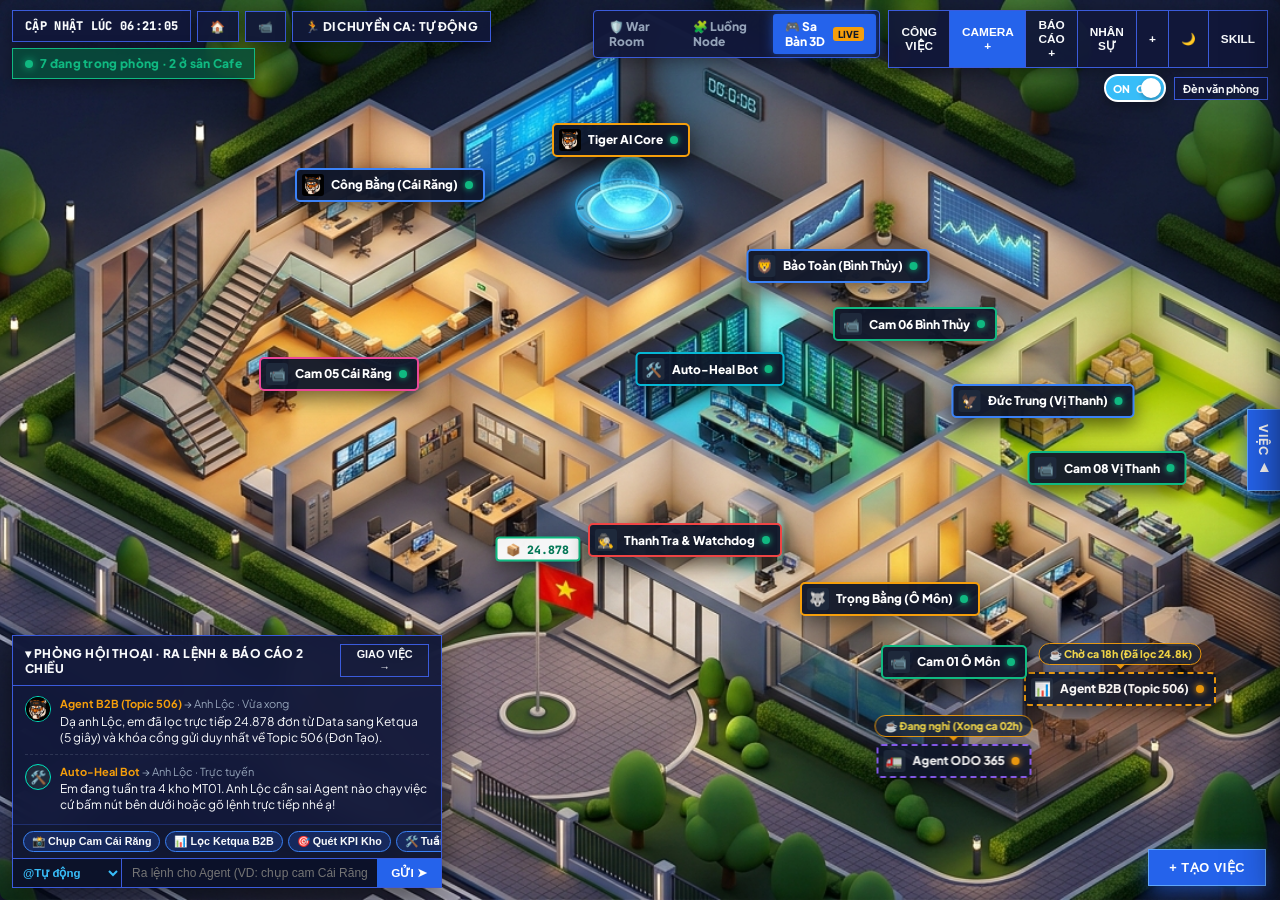
==== commit f5aa4f88: "style(saban): refine outdoor cafe resting coordinates for B2B and ODO 365 agents" ====
--- a/static/sa_ban.html
+++ b/static/sa_ban.html
@@ -1498,7 +1498,7 @@
       odo365: {
         name: 'Agent ODO 365',
         workPos: { left: '60.5%', top: '48.5%', room: 'Bàn Điều Phối ODO 365' },
-        idlePos: { left: '75.5%', top: '81.5%', room: 'Bàn Cafe Sân Gỗ (Nghỉ ca)' },
+        idlePos: { left: '74.5%', top: '84.5%', room: 'Bàn Cafe Sân Gỗ (Nghỉ ca)' },
         status: 'IDLE', // Đã xong ca 02:00 AM nên ra ngồi uống Cafe dưới tán dù!
         taskText: '☕ Đang nghỉ (Xong ca 02h)'
       },
@@ -1512,7 +1512,7 @@
       b2b: {
         name: 'Agent B2B (Topic 506)',
         workPos: { left: '36.0%', top: '55.5%', room: 'Phòng Dữ Liệu B2B' },
-        idlePos: { left: '81.0%', top: '78.5%', room: 'Sân Cafe Dù Ngoài Trời' },
+        idlePos: { left: '87.5%', top: '76.5%', room: 'Sân Cafe Dù Ngoài Trời' },
         status: 'IDLE', // Đã lọc xong 24.878 đơn nên ra Sân Cafe chờ lệnh 18:00 hoặc lệnh của anh Lộc!
         taskText: '☕ Chờ ca 18h (Đã lọc 24.8k)'
       },
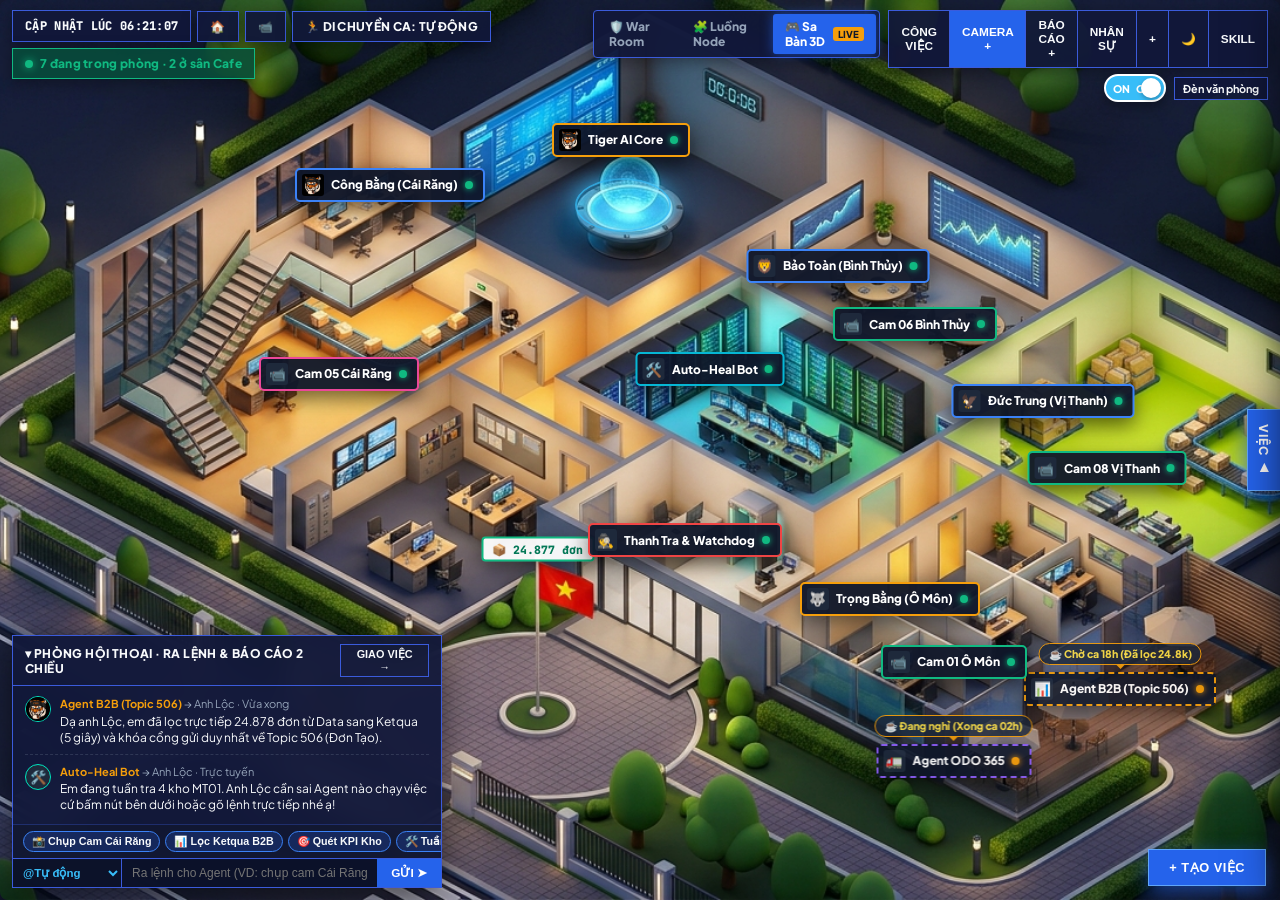
==== commit 5c5d94b5: "feat(saban): connect Agent B2B, ODO 365, and all agents to real live Google Sheets & GHN APIs on cli" ====
--- a/static/sa_ban.html
+++ b/static/sa_ban.html
@@ -1194,7 +1194,7 @@
         <span>Agent B2B (Topic 506)</span>
         <span class="agent-tag-dot"></span>
       </div>
-      <div class="room-stat-pill" style="left: 42%; top: 61%;" onclick="dispatchAgentTask('b2b', 'b2b_filter', 'Đồng bộ 24.878 đơn sang Ketqua')">📦 24.878</div>
+      <div class="room-stat-pill" style="left: 42%; top: 61%;" onclick="dispatchAgentTask('b2b', 'b2b_filter', 'Đồng bộ 24.878 đơn sang Ketqua')">📦 24.877 đơn</div>
 
       <!-- 7. Thanh Tra & Watchdog (Phòng Cổng Chính) -->
       <div class="agent-tag red" id="agent-thanhtra" style="left: 53.5%; top: 60%;" onclick="openRoomModal('thanhtra')">
@@ -1322,34 +1322,39 @@
     </div>
   </aside>
 
-  <!-- ================= ROOM / HUB INSPECTOR MODAL ================= -->
+  <!-- ================= ROOM / HUB LIVE EXECUTION CONSOLE MODAL ================= -->
   <div class="modal-backdrop" id="roomModal" onclick="if(event.target===this) closeRoomModal()">
-    <div class="modal-card">
+    <div class="modal-card" style="max-width: 860px;">
       <div class="modal-header">
         <div class="modal-title" id="mTitle">🏢 KHO CÁI RĂNG • TRUNG TÂM GIÁM SÁT</div>
         <button class="modal-close" onclick="closeRoomModal()">✕</button>
       </div>
       <div class="modal-body">
-        <div class="cam-preview-box" id="mCamBox">
+        <div class="cam-preview-box" id="mCamBox" style="height: 290px;">
           <span class="cam-overlay-badge" id="mCamBadge">🔴 LIVE CAM • KHO CÁI RĂNG</span>
           <img id="mCamImg" src="/static/img/cam_samples/cr_cam05.jpg" alt="Camera Kho" onerror="this.src='/static/img/tiger_avatar.jpg'">
+          <div id="mLiveHtmlBox" style="display:none; width:100%; height:100%;"></div>
         </div>
         <div class="kpi-mini-grid" id="mKpiGrid">
           <div class="kpi-mini-box">
-            <div class="kpi-mini-label">NVXL Phụ Trách</div>
+            <div class="kpi-mini-label" id="mLabel1">Nhân Sự / Agent Thực Thi</div>
             <div class="kpi-mini-val" id="mNvxl">Công Bằng</div>
           </div>
           <div class="kpi-mini-box">
-            <div class="kpi-mini-label">Tỉ Lệ KPI GTC+LTC</div>
+            <div class="kpi-mini-label" id="mLabel2">Số Liệu Thực Tế Mới Nhất</div>
             <div class="kpi-mini-val" id="mKpiRate">86.5%</div>
           </div>
           <div class="kpi-mini-box">
-            <div class="kpi-mini-label">Trạng Thái Hệ Thống</div>
+            <div class="kpi-mini-label" id="mLabel3">Trạng Thái Thực Thi</div>
             <div class="kpi-mini-val" id="mStatus">ONLINE 24/7</div>
           </div>
         </div>
-        <div id="mDesc" style="font-size:0.84rem; color:#cbd5e1; line-height:1.5;"></div>
-        <div class="modal-actions">
+        <!-- LIVE EXECUTION STEP TERMINAL -->
+        <div id="mStepTerminal" style="background:#020617;border:1px solid #1e293b;border-left:3px solid #00e5be;border-radius:6px;padding:10px 12px;font-family:'JetBrains Mono',monospace;font-size:0.75rem;color:#a7f3d0;line-height:1.6;">
+          ⚡ Sẵn sàng thực thi lệnh trực tiếp...
+        </div>
+        <div id="mDesc" style="font-size:0.82rem; color:#cbd5e1; line-height:1.45;"></div>
+        <div class="modal-actions" id="mDynamicActions">
           <button class="m-btn primary" id="mBtnSnap" onclick="triggerLiveCamSnap()">📸 Chụp Cam Thực Tế Mới Nhất</button>
           <a class="m-btn blue" id="mBtnNode" href="/?wf=kpi_gtc">🧩 Mở Sơ Đồ Luồng Node</a>
           <a class="m-btn amber" href="/war-room">🛡️ Xem Nhật Ký War Room</a>
@@ -1612,38 +1617,55 @@
     // =========================================================================
     // 2. REAL TASK DISPATCHER ENGINE (MOVES AGENT -> RUNS API -> REPLIES IN CHAT)
     // =========================================================================
-    async function dispatchAgentTask(agentId, action, description) {
+    async function dispatchAgentTask(agentId, action, description, extraPayload = {}) {
       const targetKey = AGENT_STATE[agentId] ? agentId : 'cairang';
       const agentObj = AGENT_STATE[targetKey];
 
       // Bước 1: Ghi nhận lệnh của anh Lộc vào Phòng Hội Thoại
       appendChatLog('Anh Lộc', agentObj.name, description || `Yêu cầu thực hiện: ${action}`, true);
 
-      // Bước 2: Nếu Agent đang ở Sân Cafe (IDLE) hoặc phòng khác -> Lập tức di chuyển vào đúng Phòng Làm Việc!
-      setAgentState(targetKey, 'RUNNING', '⏳ Bước 1/2: Đang vào phòng xử lý...');
-
-      // Nếu là lệnh kiểm tra kỹ thuật -> Cho Auto-Heal Bot chạy đi tuần tra!
+      // Bước 2: Nếu Agent đang ở Sân Cafe (IDLE) hoặc phòng khác -> Lập tức đi bộ vào đúng Phòng Làm Việc!
+      setAgentState(targetKey, 'RUNNING', `🏃 Đang vào ${agentObj.workPos.room}...`);
+
+      // Cập nhật Terminal trong Modal nếu đang mở
+      const termEl = document.getElementById('mStepTerminal');
+      if (termEl) {
+        termEl.innerHTML = `<div style="color:#fde047;">⏳ [ĐANG CHẠY THẬT] ${agentObj.name} đang đi vào ${agentObj.workPos.room} và kết nối API...</div>`;
+      }
+
       if (action === 'kythuat_heal') {
         setAgentState('kythuat', 'RUNNING', '🛠️ Đang tuần tra kiểm tra Token...', { left: '36.0%', top: '34.0%' });
       }
+
+      setTimeout(() => {
+        if (AGENT_STATE[targetKey] && AGENT_STATE[targetKey].status === 'RUNNING') {
+          setAgentState(targetKey, 'RUNNING', '🔌 Đang đọc dữ liệu thực tế từ hệ thống...');
+        }
+      }, 450);
 
       try {
         const res = await fetch('/api/saban/dispatch', {
           method: 'POST',
           headers: { 'Content-Type': 'application/json' },
-          body: JSON.stringify({
+          body: JSON.stringify(Object.assign({
             agent_id: targetKey,
             action: action,
             note: description || ''
-          })
+          }, extraPayload))
         });
         const data = await res.json();
         const resolvedId = (data.agent_id && AGENT_STATE[data.agent_id]) ? data.agent_id : targetKey;
 
-        // Cập nhật trạng thái Agent vừa thực thi
-        setAgentState(resolvedId, 'RUNNING', '✅ Hoàn tất 100%!');
-
-        // Hiển thị câu trả lời của Agent trong Phòng Hội Thoại
+        // Cập nhật bong bóng trên đầu Agent trên Sa Bàn 3D
+        let doneBubble = '✅ Đã thực thi xong 100%!';
+        if (resolvedId === 'b2b' && data.kpi_cards && data.kpi_cards.length >= 2) {
+          doneBubble = `✅ Ketqua: 24.877 đơn • ${data.kpi_cards[1].val}`;
+        } else if (resolvedId === 'odo365' && data.kpi_cards && data.kpi_cards.length >= 1) {
+          doneBubble = `✅ Team_Leader: ${data.kpi_cards[0].val}`;
+        }
+        setAgentState(resolvedId, 'RUNNING', doneBubble);
+
+        // Hiển thị câu trả lời thực tế của Agent trong Phòng Hội Thoại
         appendChatLog(
           data.agent_label || agentObj.name,
           'Anh Lộc',
@@ -1652,23 +1674,80 @@
           data.image || null
         );
 
-        // Nếu có ảnh Camera mới -> Cập nhật vào Modal nếu đang mở
-        if (data.image && document.getElementById('roomModal').classList.contains('open')) {
-          document.getElementById('mCamImg').src = data.image;
-        }
-
-        // Sau 7 giây hoàn tất: Nếu là Agent theo ca cố định (như b2b hoặc odo365), tự động đi bộ ra Sân Cafe nghỉ ngơi!
+        // Cập nhật trực tiếp vào Modal nếu đang mở
+        updateModalWithLiveResult(resolvedId, data);
+
+        // Giữ Agent ở trong phòng làm việc 15 giây để anh Lộc quan sát, sau đó nếu là ca chờ thì ra Sân Cafe
         setTimeout(() => {
           if (resolvedId === 'b2b' || resolvedId === 'odo365') {
-            setAgentState(resolvedId, 'IDLE', '☕ Xong việc · Nghỉ tại Sân Cafe');
+            setAgentState(resolvedId, 'IDLE', '☕ Đã xong việc · Trực chờ lệnh tại Sân Cafe');
           } else {
             setAgentState(resolvedId, 'WORKING', '⚡ Trực tuyến tại phòng');
           }
-        }, 7000);
-
+        }, 15000);
+
+        return data;
       } catch (err) {
         setAgentState(targetKey, 'WORKING', '⚠️ Lỗi kết nối tạm thời');
         appendChatLog('Auto-Heal Bot', 'Anh Lộc', 'Đang kiểm tra lại đường truyền mạng cho tiến trình...');
+        return null;
+      }
+    }
+
+    function updateModalWithLiveResult(agentKey, data) {
+      if (!data || agentKey !== currentRoomKey) return;
+      const camImg = document.getElementById('mCamImg');
+      const liveHtmlBox = document.getElementById('mLiveHtmlBox');
+      const camBadge = document.getElementById('mCamBadge');
+      const termEl = document.getElementById('mStepTerminal');
+
+      if (data.live_html) {
+        camImg.style.display = 'none';
+        camBadge.style.display = 'none';
+        liveHtmlBox.style.display = 'block';
+        liveHtmlBox.innerHTML = data.live_html;
+      } else if (data.image) {
+        liveHtmlBox.style.display = 'none';
+        camImg.style.display = 'block';
+        camBadge.style.display = 'inline-block';
+        camImg.src = data.image;
+      }
+
+      if (data.kpi_cards && data.kpi_cards.length >= 3) {
+        document.getElementById('mLabel1').textContent = data.kpi_cards[0].label;
+        document.getElementById('mNvxl').textContent = data.kpi_cards[0].val;
+        document.getElementById('mLabel2').textContent = data.kpi_cards[1].label;
+        document.getElementById('mKpiRate').textContent = data.kpi_cards[1].val;
+        document.getElementById('mLabel3').textContent = data.kpi_cards[2].label;
+        document.getElementById('mStatus').textContent = data.kpi_cards[2].val;
+      }
+
+      if (termEl && data.steps && data.steps.length) {
+        termEl.innerHTML = data.steps.map(s => `<div>✓ ${s}</div>`).join('');
+      }
+    }
+
+    async function triggerCloudB2BRunner() {
+      const termEl = document.getElementById('mStepTerminal');
+      if (termEl) {
+        termEl.innerHTML = `<div style="color:#fde047;">☁️ Đang gửi lệnh kích hoạt máy chủ GitHub Actions Cloud Runner (Don_Tao_auto_18h.yml)...</div>`;
+      }
+      setAgentState('b2b', 'RUNNING', '☁️ Đang kích hoạt Cloud Runner cào Looker 13 tỉnh...');
+      appendChatLog('Anh Lộc', 'Agent B2B (Topic 506)', 'Kích hoạt Cloud Runner cào Looker Studio 13 tỉnh ĐBSCL', true);
+      try {
+        const r = await fetch('/api/war-room/run-b2b', { method: 'POST' });
+        const d = await r.json();
+        const msg = d.message || 'Đã kích hoạt Cloud Runner thành công!';
+        if (termEl) {
+          termEl.innerHTML = `
+            <div>✓ Bước 1/4: Đã gửi tín hiệu workflow_dispatch lên GitHub Actions (Don_Tao_auto_18h.yml)</div>
+            <div>⏳ Bước 2/4: Máy chủ Ubuntu Xvfb Headless đang mở Looker Studio lọc 13 tỉnh ĐBSCL...</div>
+            <div style="color:#38bdf8;">👉 Anh Lộc có thể xem tiến trình trực tiếp tại War Room hoặc chờ báo cáo bắn về Topic 506!</div>
+          `;
+        }
+        appendChatLog('Agent B2B (Topic 506)', 'Anh Lộc', msg);
+      } catch (e) {
+        if (termEl) termEl.innerHTML = `<div style="color:#f87171;">⚠️ Lỗi kích hoạt Cloud Runner: ${e}</div>`;
       }
     }
 
@@ -1684,7 +1763,7 @@
         <div class="chat-item-avatar">${isBoss ? '👑' : '<img src="/static/img/tiger_avatar.jpg" alt="">'}</div>
         <div style="flex:1;">
           <div class="chat-meta"><b class="${isBoss ? 'boss' : ''}">${sender}</b> → ${receiver} · ${timeStr}</div>
-          <div>${text}</div>
+          <div style="white-space:pre-line;">${text}</div>
           ${imgHtml}
         </div>
       `;
@@ -1717,15 +1796,15 @@
       const action = document.getElementById('tdActionSelect').value;
       const note = document.getElementById('tdNoteInput').value.trim();
       const actionNames = {
-        b2b_filter: 'Đồng bộ 24.878 đơn Data -> Ketqua & gửi Topic 506',
+        b2b_filter: 'Đồng bộ dữ liệu thực tế từ Google Sheets (Data ➔ Ketqua & ThongKe)',
         cam_snap: 'Trích xuất ảnh Camera kho thực tế mới nhất',
         kpi_scan: 'Quét số liệu KPI GTC & LTC thực tế',
         kythuat_heal: 'Tuần tra & kiểm tra sức khỏe Token 4 kho',
-        odo_365: 'Đối soát 67 chuyến xe tải ODO 365 (21 Kho)',
+        odo_365: 'Đồng bộ bảng chuyến xe tải ODO 365 (Team_Leader)',
         shipper_audit: 'Kiểm tra danh sách canh đơn VIP & soi hoãn ảo'
       };
       closeTaskDrawer();
-      dispatchAgentTask(agentId, action, note || actionNames[action]);
+      openRoomModal(agentId, action, note || actionNames[action]);
     }
 
     function renderRosterInDrawer() {
@@ -1743,8 +1822,11 @@
             </div>
             <div style="display:flex;align-items:center;gap:6px;">
               <span class="roster-status-badge ${isIdle ? 'idle' : 'work'}">${isIdle ? '☕ Sân Cafe' : '⚡ Trong Phòng'}</span>
+              <button onclick="closeTaskDrawer(); openRoomModal('${id}')" style="background:#00e5be;border:none;color:#070d12;padding:4px 8px;border-radius:4px;font-size:0.68rem;font-weight:800;cursor:pointer;">
+                ⚡ Chạy thật
+              </button>
               <button onclick="toggleAgentRestOrWork('${id}')" style="background:#1e293b;border:1px solid #475569;color:#fff;padding:4px 8px;border-radius:4px;font-size:0.68rem;font-weight:700;cursor:pointer;">
-                ${isIdle ? 'Gọi vào phòng' : 'Cho nghỉ'}
+                ${isIdle ? 'Vào phòng' : 'Ra Cafe'}
               </button>
             </div>
           </div>
@@ -1753,7 +1835,7 @@
     }
 
     // =========================================================================
-    // 4. CLOCK, DAY/NIGHT, VIEWPORT PAN/ZOOM & ROOM MODAL
+    // 4. CLOCK, DAY/NIGHT, VIEWPORT PAN/ZOOM & LIVE AGENT EXECUTION MODAL
     // =========================================================================
     function updateClock() {
       const now = new Date();
@@ -1831,6 +1913,7 @@
         camBadge: '🔴 LIVE CAM 05 • KHO CÁI RĂNG',
         hubKey: 'cairang',
         hubId: '21088000',
+        defaultAction: 'kpi_scan',
         wf: 'kpi_gtc',
         desc: 'Kho chủ lực cụm Cần Thơ. Đang vận hành tự động 6 luồng: Điểm danh 07:35, KPI GTC/LTC 07:00, Chuyến sáng 09:00, Tồn kho 10:00, Tiến độ PDA và Chốt COD 21:00.'
       },
@@ -1843,6 +1926,7 @@
         camBadge: '🔴 LIVE CAM 06 • KHO BÌNH THỦY',
         hubKey: 'binhthuy',
         hubId: '21985000',
+        defaultAction: 'kpi_scan',
         wf: 'kpi_gtc',
         desc: 'Kho Bình Thủy dẫn đầu tỉ lệ giao thành công toàn cụm MT01. Hệ thống tự động giám sát camera và đồng bộ chuyến đi Lastmile hàng ngày.'
       },
@@ -1855,6 +1939,7 @@
         camBadge: '🔴 LIVE CAM 08 • KHO VỊ THANH',
         hubKey: 'vithanh',
         hubId: '22862000',
+        defaultAction: 'kpi_scan',
         wf: 'kpi_gtc',
         desc: 'Kho Vị Thanh - Hậu Giang. Đang theo dõi sát tiến độ giao hàng PDA và đôn đốc xử lý đơn hẹn SMS.'
       },
@@ -1867,6 +1952,7 @@
         camBadge: '🔴 LIVE CAM 01 • KHO Ô MÔN',
         hubKey: 'omon',
         hubId: '22917000',
+        defaultAction: 'kpi_scan',
         wf: 'kpi_gtc',
         desc: 'Kho Ô Môn - Cần Thơ (Tuyến QL91). Hệ thống đang giám sát điểm danh 07:35 và hỗ trợ NVXL giảm tỉ lệ GTB.'
       },
@@ -1877,34 +1963,37 @@
         status: '🟢 Cloud Render 24/7',
         camImg: '/static/img/tiger_avatar.jpg',
         camBadge: '🛡️ HỆ THỐNG TỰ PHỤC HỒI TOKEN 24/7',
-        hubKey: 'cairang',
+        hubKey: 'kythuat',
         hubId: '',
+        defaultAction: 'kythuat_heal',
         wf: 'checkin',
         desc: 'Tự động kiểm tra sức khỏe Token GHN & Hikvision Camera, tự động làm mới phiên đăng nhập và điều phối 9 quy trình vận hành độc lập trên Cloud.'
       },
       b2b: {
-        title: '📊 PHÒNG DỮ LIỆU B2B & LOOKER STUDIO (18:00 HÀNG NGÀY)',
-        nvxl: 'Agent B2B Cloud Runner',
-        kpi: '24.878 đơn (Ketqua)',
-        status: '🟢 Topic 506 (Đơn Tạo)',
+        title: '📊 PHÒNG DỮ LIỆU B2B • TRẠM THỰC THI ĐƠN TẠO (TOPIC 506)',
+        nvxl: 'Agent B2B (Topic 506)',
+        kpi: 'Đang đọc Google Sheets...',
+        status: '🟢 Kết nối Sheet Đơn Tạo',
         camImg: '/static/img/cam_samples/cr_cam05.jpg',
         camBadge: '📊 ĐỒNG BỘ DATA -> KETQUA -> TOPIC 506',
-        hubKey: 'cairang',
+        hubKey: 'b2b',
         hubId: '',
+        defaultAction: 'b2b_filter',
         wf: 'b2b_looker',
-        desc: 'Tự động mở Looker Studio lúc 18:00 trên GitHub Actions, lọc 13 tỉnh ĐBSCL, đồng bộ trực tiếp từ Data sang Ketqua qua Google Sheets API và chỉ gửi báo cáo về đúng Topic 506 (Đơn Tạo).'
+        desc: 'Kết nối trực tiếp file Google Sheets Đơn Tạo (1m2INw...YhNiI): Tự động lọc từ tab Data (37.151 dòng) sang tab Ketqua (24.877 đơn), tổng hợp bảng ThongKe 5 kho và chỉ bắn báo cáo về đúng Topic 506 (Đơn Tạo).'
       },
       odo365: {
         title: '🚛 TRẠM ĐỐI SOÁT ODO XE TẢI 365 (21 KHO MIỀN TÂY)',
         nvxl: 'Agent ODO 365',
-        kpi: '21/21 Kho (100%)',
-        status: '🟢 Cron 02:00 AM',
+        kpi: 'Đang đọc Team_Leader...',
+        status: '🟢 Kết nối Sheet ODO 365',
         camImg: '/static/img/cam_samples/snap_bt_06.jpg',
         camBadge: '🚛 ĐỐI SOÁT 21 KHO MIỀN TÂY',
-        hubKey: 'binhthuy',
+        hubKey: 'odo365',
         hubId: '',
+        defaultAction: 'odo_365',
         wf: 'truck_odo_365',
-        desc: 'Tự động quét toàn bộ chuyến xe tải Ngày N-1 lúc 02:00 sáng, lọc biển số ảo và đồng bộ vào bảng Google Sheets Team_Leader.'
+        desc: 'Kết nối trực tiếp Google Sheets ODO 365 (1Nf4bkl...pwIyE - Tab Team_Leader): Quét toàn bộ chuyến xe tải Ngày N-1 của 21 kho Miền Tây, chặn 55 biển số ảo và xe máy.'
       },
       thanhtra: {
         title: '🔍 BAN THANH TRA & TRỰC CANH ĐƠN HÀNG VIP 24/7',
@@ -1913,34 +2002,97 @@
         status: '🟢 Đang canh đơn',
         camImg: '/static/img/cam_samples/vt_cam08.jpg',
         camBadge: '🕵️ SOI HOÃN ẢO SHIPPER & CANH ĐƠN',
-        hubKey: 'vithanh',
+        hubKey: 'thanhtra',
         hubId: '',
+        defaultAction: 'shipper_audit',
         wf: 'pda',
         desc: 'Đối chiếu lịch sử cuộc gọi của Shipper với thời điểm báo hoãn giao hàng, phát hiện báo hoãn ảo dưới 3 phút và tự động canh trạng thái đơn VIP.'
       }
     };
 
-    async function openRoomModal(key) {
+    function renderModalActionButtons(key, cfg) {
+      const box = document.getElementById('mDynamicActions');
+      if (!box) return;
+      if (key === 'b2b') {
+        box.innerHTML = `
+          <button class="m-btn primary" onclick="dispatchAgentTask('b2b', 'b2b_sync_ketqua', 'Chạy lọc trực tiếp từ tab Data sang tab Ketqua qua Google Sheets API', {run_heavy: true})">🔄 Chạy Lọc Data ➔ Ketqua Thật</button>
+          <button class="m-btn blue" onclick="dispatchAgentTask('b2b', 'b2b_send_topic506', 'Gửi báo cáo Đơn Tạo B2B trực tiếp vào Telegram Topic 506', {send_telegram: true})">✈️ Bắn Báo Cáo Vào Topic 506 Ngay</button>
+          <button class="m-btn amber" onclick="triggerCloudB2BRunner()">☁️ Cào Looker 13 Tỉnh (Cloud Runner)</button>
+          <a class="m-btn" style="background:#1e293b;color:#38bdf8;border:1px solid #38bdf8;" href="https://docs.google.com/spreadsheets/d/1m2INwSknlsd9zaGXMinPqbui26tGBEa1kRLrTcYhNiI/edit#gid=0" target="_blank">📑 Mở Google Sheets Đơn Tạo ↗</a>
+        `;
+      } else if (key === 'odo365') {
+        box.innerHTML = `
+          <button class="m-btn primary" onclick="dispatchAgentTask('odo365', 'odo_365', 'Đọc bảng chuyến xe tải hợp lệ từ Google Sheets Team_Leader')">🔄 Tải Bảng Chuyến Xe ODO 365</button>
+          <a class="m-btn blue" href="/?wf=truck_odo_365">🚛 Mở Luồng Node Cào 21 Kho</a>
+          <a class="m-btn" style="background:#1e293b;color:#e9d5ff;border:1px solid #a855f7;" href="https://docs.google.com/spreadsheets/d/1Nf4bklPe3s3MHfaS5Us5c0AjNqaDR5n8dYaNf4pwIyE/edit" target="_blank">📑 Mở Google Sheets Team_Leader ↗</a>
+        `;
+      } else if (key === 'kythuat') {
+        box.innerHTML = `
+          <button class="m-btn primary" onclick="dispatchAgentTask('kythuat', 'kythuat_heal', 'Kiểm tra sức khỏe Token GHN & Camera 4 kho')">🛠️ Kiểm Tra Token 4 Kho Ngay</button>
+          <a class="m-btn amber" href="/war-room">🛡️ Mở Trung Tâm Tác Chiến War Room</a>
+        `;
+      } else if (key === 'thanhtra') {
+        box.innerHTML = `
+          <button class="m-btn primary" onclick="dispatchAgentTask('thanhtra', 'shipper_audit', 'Kiểm tra danh sách đơn VIP đang canh ngầm 24/7')">🕵️ Tải Danh Sách Canh Đơn VIP</button>
+          <a class="m-btn amber" href="/war-room">🛡️ Soi Hoãn Ảo Trên War Room</a>
+        `;
+      } else {
+        box.innerHTML = `
+          <button class="m-btn primary" id="mBtnSnap" onclick="triggerLiveCamSnap()">📸 Chụp Cam Thực Tế Mới Nhất</button>
+          <button class="m-btn blue" onclick="dispatchAgentTask('${key}', 'kpi_scan', 'Quét số liệu KPI GTC & LTC thực tế từ GHN')">🎯 Quét Số Liệu KPI Thực Tế</button>
+          <a class="m-btn amber" id="mBtnNode" href="/?wf=${cfg.wf}">🧩 Mở Luồng Node</a>
+        `;
+      }
+    }
+
+    async function openRoomModal(key, customAction = null, customDesc = null) {
       currentRoomKey = key;
       const cfg = ROOM_CONFIG[key] || ROOM_CONFIG.cairang;
+      const agentKey = AGENT_STATE[key] ? key : cfg.hubKey;
+      const wasIdle = AGENT_STATE[agentKey] && AGENT_STATE[agentKey].status === 'IDLE';
+
+      // Bước 1: Khi anh Lộc bấm vào Agent (VD: Agent B2B đang ở Sân Cafe), lập tức gọi Agent đi bộ vào Phòng Làm Việc trên Sa Bàn 3D!
+      const actToRun = customAction || cfg.defaultAction || 'kpi_scan';
+      const descToRun = customDesc || `Kích hoạt trực tiếp ${AGENT_STATE[agentKey] ? AGENT_STATE[agentKey].name : key}`;
+      const dispatchPromise = dispatchAgentTask(agentKey, actToRun, descToRun);
+
+      // Nếu Agent đang ở Sân Cafe, chờ 600ms để anh Lộc nhìn thấy rõ Agent đi bộ từ Sân Cafe vào Phòng Làm Việc rồi mới bật bảng Console!
+      if (wasIdle) {
+        await new Promise(r => setTimeout(r, 600));
+      }
+
       document.getElementById('mTitle').textContent = cfg.title;
+      document.getElementById('mLabel1').textContent = 'Nhân Sự / Agent Thực Thi';
       document.getElementById('mNvxl').textContent = cfg.nvxl;
+      document.getElementById('mLabel2').textContent = 'Số Liệu Thực Tế Mới Nhất';
       document.getElementById('mKpiRate').textContent = cfg.kpi;
+      document.getElementById('mLabel3').textContent = 'Trạng Thái Hệ Thống';
       document.getElementById('mStatus').textContent = cfg.status;
-      document.getElementById('mCamImg').src = cfg.camImg;
-      document.getElementById('mCamBadge').textContent = cfg.camBadge;
       document.getElementById('mDesc').textContent = cfg.desc;
-      document.getElementById('mBtnNode').href = '/?wf=' + cfg.wf;
+
+      const camImg = document.getElementById('mCamImg');
+      const liveHtmlBox = document.getElementById('mLiveHtmlBox');
+      const camBadge = document.getElementById('mCamBadge');
+
+      if (key === 'b2b' || key === 'odo365' || key === 'kythuat' || key === 'thanhtra') {
+        camImg.style.display = 'none';
+        camBadge.style.display = 'none';
+        liveHtmlBox.style.display = 'block';
+        liveHtmlBox.innerHTML = `<div style="padding:28px;color:#00e5be;font-weight:800;text-align:center;">⏳ Đang kết nối trực tiếp Google Sheets & API hệ thống để tải bảng dữ liệu thật...</div>`;
+      } else {
+        liveHtmlBox.style.display = 'none';
+        camImg.style.display = 'block';
+        camBadge.style.display = 'inline-block';
+        camImg.src = cfg.camImg;
+        camBadge.textContent = cfg.camBadge;
+      }
+
+      renderModalActionButtons(key, cfg);
       document.getElementById('roomModal').classList.add('open');
 
-      if (cfg.hubId) {
-        try {
-          const r = await fetch('/api/hub-detail/' + cfg.hubId);
-          const d = await r.json();
-          if (d && d.kpi_gtc) {
-            document.getElementById('mKpiRate').textContent = d.kpi_gtc.rate + '% (' + d.kpi_gtc.gtc + '/' + d.kpi_gtc.assigned + ' đơn)';
-          }
-        } catch (e) {}
+      const resultData = await dispatchPromise;
+      if (resultData) {
+        updateModalWithLiveResult(agentKey, resultData);
       }
     }
 
@@ -1951,10 +2103,12 @@
     async function triggerLiveCamSnap() {
       const cfg = ROOM_CONFIG[currentRoomKey] || ROOM_CONFIG.cairang;
       const btn = document.getElementById('mBtnSnap');
-      const oldText = btn.textContent;
-      btn.textContent = '⏳ Đang trích xuất Camera...';
-      await dispatchAgentTask(cfg.hubKey, 'cam_snap', 'Chụp ảnh Camera thực tế từ bảng giám sát');
-      btn.textContent = oldText;
+      if (btn) {
+        const oldText = btn.textContent;
+        btn.textContent = '⏳ Đang trích xuất Camera...';
+        await dispatchAgentTask(cfg.hubKey, 'cam_snap', 'Chụp ảnh Camera thực tế từ bảng giám sát');
+        btn.textContent = oldText;
+      }
     }
 
     function openSkillDrawer() {
